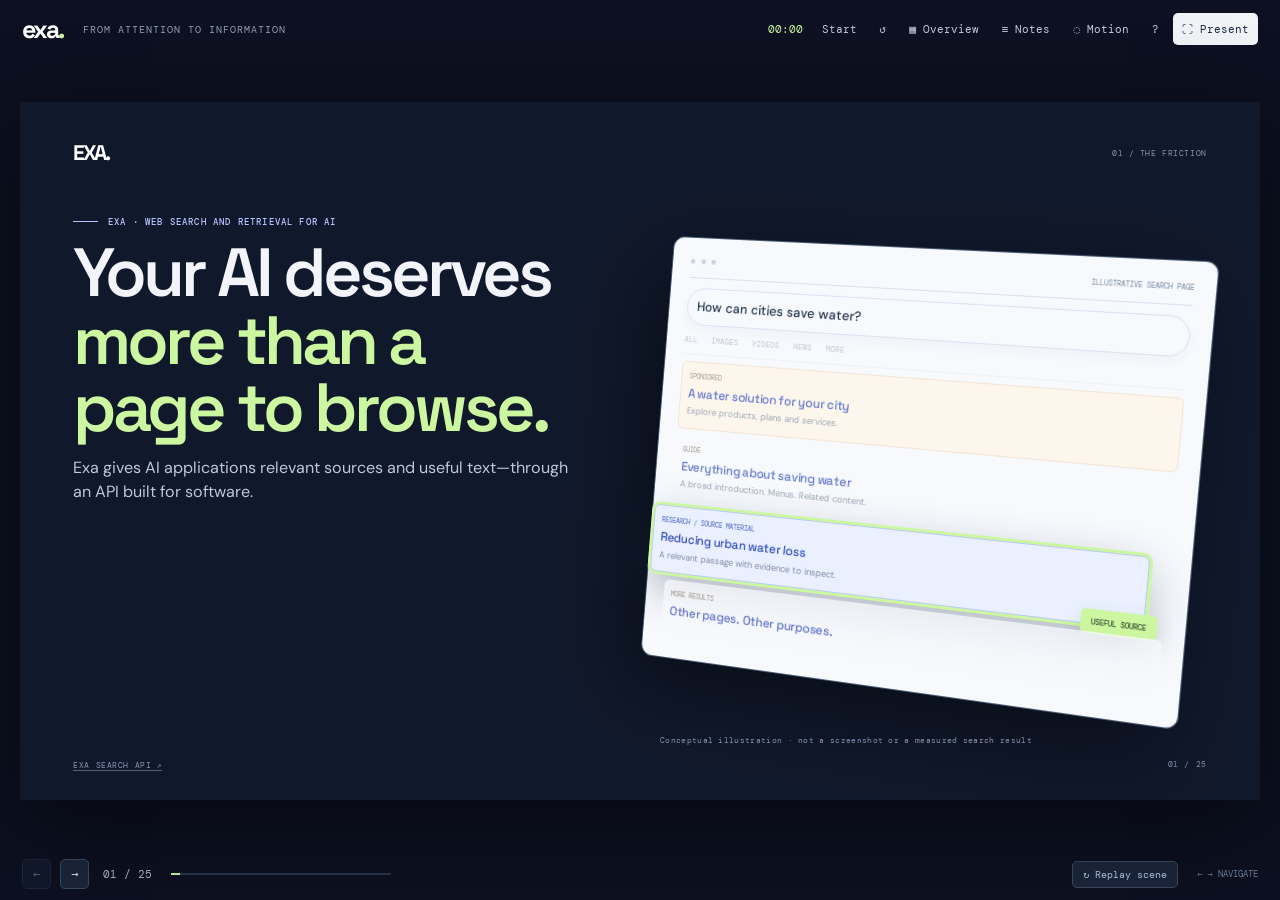
==== index.html @ 2a81c046 "Publish animated Exa presentation" ====
<!doctype html><html lang="en"><head><meta charset="utf-8"><meta name="viewport" content="width=device-width,initial-scale=1"><meta name="theme-color" content="#0b1020"><title>Exa — From attention to information</title><meta name="description" content="A visual story about Exa, search for AI, and the journey from a busy web to useful evidence."><link rel="preconnect" href="https://fonts.googleapis.com"><link rel="preconnect" href="https://fonts.gstatic.com" crossorigin><link href="https://fonts.googleapis.com/css2?family=DM+Mono:wght@400;500&family=DM+Sans:wght@400;500;600;700&family=Space+Grotesk:wght@400;500;600;700&display=swap" rel="stylesheet"><link rel="stylesheet" href="story.css"></head><body><div class="app"><header class="toolbar"><a class="brand" href="#0" aria-label="Presentation home">exa<span>.</span></a><span class="deck-name">From attention to information</span><div class="tools"><span id="timer">00:00</span><button id="timerBtn" title="Start or pause timer">Start</button><button id="timerReset" aria-label="Reset timer">↺</button><button id="overviewBtn" title="Overview (O)">▦ <span>Overview</span></button><button id="notesBtn" aria-pressed="false" title="Speaker notes (N)">≡ <span>Notes</span></button><button id="motionBtn" aria-pressed="false" title="Reduced motion">◌ <span>Motion</span></button><button id="helpBtn" aria-label="Keyboard help">?</button><button id="presentBtn" class="present" title="Fullscreen (F)">⛶ <span>Present</span></button></div></header><main class="stage-wrap"><div id="stage" class="stage" aria-label="Presentation slides"></div></main><footer class="bottom-bar"><button id="prev" aria-label="Previous slide">←</button><button id="next" aria-label="Next slide">→</button><span id="counter"></span><div class="progress-track"><div id="progress"></div></div><button id="replayBtn" title="Replay scene (R)">↻ Replay scene</button><span class="key-hint">← → NAVIGATE</span></footer></div><div id="modal" hidden></div><div id="toast" hidden></div><script src="story.js"></script></body></html>
---- story.css ----
:root{--ink:#17243b;--blue:#425cf5;--mint:#ccf7a0;--paper:#f6f6f2;--muted:#64728a;--line:#d6deeb;--sans:'DM Sans',sans-serif;--display:'Space Grotesk',sans-serif;--mono:'DM Mono',monospace}*{box-sizing:border-box}html,body{margin:0;background:#0c1020;color:var(--ink);font-family:var(--sans)}button,a{font:inherit}button{cursor:pointer}button:focus-visible,a:focus-visible{outline:2px solid #b9d5ff;outline-offset:4px}.app{min-height:100dvh;display:flex;flex-direction:column}.toolbar{height:58px;padding:0 22px;display:flex;gap:20px;align-items:center;color:white}.brand{font:700 25px var(--display);letter-spacing:-2px;color:white;text-decoration:none}.brand span{color:var(--mint)}.deck-name{font:10px var(--mono);color:#929eb9;text-transform:uppercase;letter-spacing:.1em}.tools{margin-left:auto;display:flex;gap:5px;align-items:center}.tools button{background:transparent;border:1px solid transparent;color:#bfcae0;font:11px var(--mono);border-radius:5px;padding:8px}.tools button:hover,.tools button[aria-pressed=true]{background:#25324a;border-color:#445873}.tools .present{background:#f1f3f7;color:#1b2842}.tools #timer{font:11px var(--mono);color:var(--mint);margin-right:5px}.stage-wrap{display:flex;align-items:center;justify-content:center;flex:1;padding:4px 20px 8px}.stage{position:relative;width:min(100%,calc((100dvh - 118px)*16/9));aspect-ratio:16/9;container-type:inline-size;overflow:hidden;box-shadow:0 25px 90px #0007;background:var(--paper)}.slide{position:absolute;inset:0;visibility:hidden;opacity:0;background:var(--paper);transition:opacity .32s}.slide.active{visibility:visible;opacity:1;z-index:1}.slide-inner{height:100%;padding:3% 4.3% 2.2%;display:flex;flex-direction:column;overflow:hidden}.slide-header,.slide-footer{display:flex;justify-content:space-between;gap:15px;font:.65cqw var(--mono);letter-spacing:.07em;text-transform:uppercase;color:#758197;flex-shrink:0}.slide-header{align-items:center}.slide-header .wordmark{font:700 1.7cqw var(--display);letter-spacing:-.12em;color:var(--ink)}.slide-header .wordmark b{color:var(--blue)}.slide-footer a{color:inherit;text-decoration:none;border-bottom:1px solid #b6c1d1;line-height:1.7}.slide-footer .sources{max-width:85%}.content{position:relative;display:flex;flex-direction:column;flex:1;min-height:0;padding:2.2% 0 1.5%;gap:1.4cqw}.copy{position:relative;z-index:4}.eyebrow{font:500 .73cqw var(--mono);letter-spacing:.13em;text-transform:uppercase;color:var(--blue);margin-bottom:.9cqw;display:flex;align-items:center;gap:.8cqw}.eyebrow:before{content:'';width:2cqw;height:1px;background:currentColor}h1,h2,p{margin:0}h1,h2{font:600 4.25cqw/.99 var(--display);letter-spacing:-.058em}h1{font-size:5.8cqw}h1 em,h2 em{font-style:normal;color:var(--blue)}.lede{font-size:1.18cqw;line-height:1.48;color:#607086;max-width:52em;margin-top:1.15cqw}.visual{position:relative;flex:1;min-height:0;isolation:isolate}.caption{position:absolute;bottom:0;left:0;color:#7d8ba1;font:.63cqw/1.5 var(--mono);letter-spacing:.04em;z-index:8}.dark{background:#10182b;color:#f2f4fa}.dark .wordmark,.dark .wordmark b{color:white}.dark .eyebrow{color:#b7c5ff}.dark h1 em,.dark h2 em{color:var(--mint)}.dark .lede{color:#bdc8db}.dark .slide-header,.dark .slide-footer,.dark .caption{color:#8394b3}.dark .slide-footer a{border-color:#52627c}.blue{background:var(--blue);color:white}.blue h1 em,.blue h2 em{color:var(--mint)}.blue .lede{color:#e2e8ff}.blue .eyebrow,.blue .wordmark,.blue .wordmark b{color:var(--mint)}.blue .slide-header,.blue .slide-footer,.blue .caption{color:#d5deff}.layout-hero .copy{width:56%;padding-top:2cqw}.layout-hero h1{font-size:5.5cqw}.layout-hero .lede{max-width:31em;font-size:1.3cqw}.layout-hero .visual{position:absolute;inset:0 0 0 47%;z-index:1}.layout-hero .caption{left:9%;bottom:2%}.layout-split .content{display:grid;grid-template-columns:42% 54%;gap:4%;align-items:center}.layout-split .visual{height:100%;max-height:100%}.layout-split h2{font-size:4.3cqw}.layout-wide .copy{display:grid;grid-template-columns:49% 47%;column-gap:4%;align-items:end}.layout-wide .eyebrow{grid-column:1/-1}.layout-wide .lede{margin:0}.layout-wide h2{font-size:3.6cqw}.layout-statement .copy{text-align:center;max-width:80%;margin:0 auto}.layout-statement .eyebrow{justify-content:center}.layout-statement .lede{margin:1cqw auto 0}.layout-statement h2{font-size:4.5cqw}.layout-metric .content{display:grid;grid-template-columns:46% 48%;gap:6%;align-items:center}.layout-metric .visual{height:100%}.flow-hint{font:.76cqw var(--mono);letter-spacing:.06em;text-transform:uppercase;color:#8694ad}.pill{display:inline-block;border:1px solid #cbd7ea;border-radius:20px;padding:.6cqw .9cqw;font:.75cqw var(--mono);background:#fff9}.dark .pill{border-color:#4e5c78;background:#ffffff08;color:#b9c9e4}.pills{display:flex;flex-wrap:wrap;gap:.6cqw}.fade-up{opacity:1}.active .fade-up{animation:fade-up .7s both;animation-delay:var(--d,.2s)}@keyframes fade-up{from{opacity:0;transform:translateY(20px)}to{opacity:1;transform:none}}
/* Scene 01: an attention-built interface, physically selected */
.search-scene{position:absolute;inset:2% 1% 7%;perspective:1000px}.serp{position:absolute;left:12%;top:4%;width:78%;padding:1.65cqw;border:1px solid #4b5b78;border-radius:12px;background:#f7f9fd;box-shadow:0 30px 70px #0005;transform:rotateY(-8deg) rotateZ(3deg);color:#23334d}.serp.chrome{transform:rotateY(-10deg) rotateZ(-3deg)}.serp-top{display:flex;align-items:center;gap:.5cqw;border-bottom:1px solid #dbe2ee;padding-bottom:.9cqw;margin-bottom:.8cqw}.serp-top i{width:.4cqw;height:.4cqw;border-radius:50%;background:#c8d2e1}.serp-top span{font:.6cqw var(--mono);margin-left:auto;color:#7a8ba3}.search-field{padding:.8cqw;border:1px solid #dbe3f1;border-radius:20px;font:500 1.1cqw var(--sans);box-shadow:0 5px 12px #27416209}.serp-nav{font:.61cqw var(--mono);color:#7d8aa0;padding:.85cqw 0;border-bottom:1px solid #e2e8f2}.search-result{padding:.8cqw .6cqw;border-radius:6px;position:relative;margin:.55cqw 0;background:#f7f9fc}.search-result.sponsored{background:#fff5e7;border:1px solid #f3dec4}.search-result small{font:.58cqw var(--mono);text-transform:uppercase;color:#8c7b64;display:block;margin-bottom:.4cqw}.search-result h3{font:500 1.05cqw var(--display);letter-spacing:-.02em;color:#344fbd;margin:0 0 .35cqw}.search-result p{font:.76cqw/1.45 var(--sans);color:#7f8b9e}.search-result.useful{border:1px solid #bbc9f9;background:#eaf0ff}.search-result.useful small{color:#4563c0}.search-result.useful:after{content:'USEFUL SOURCE';position:absolute;right:0;bottom:0;transform:translate(18%,42%);padding:.6cqw .8cqw;background:var(--mint);color:#2f4929;border-radius:5px;font:500 .6cqw var(--mono);box-shadow:0 8px 20px #2e4a2c22}.scan-beam{position:absolute;left:4%;right:4%;height:3px;background:var(--mint);box-shadow:0 0 15px #c8ff91;top:62%;z-index:6;transform:rotateZ(3deg);opacity:0}.eye-marker{position:absolute;left:0;top:57%;padding:.65cqw;background:var(--mint);color:#274020;border-radius:100%;font:1.4cqw var(--display);z-index:7;opacity:0}.active .scan-scene .serp{animation:serp-arrive 1s both}.active .scan-scene .scan-beam{animation:scan-line 3.7s both}.active .scan-scene .eye-marker{animation:scan-eye 3.7s both}.active .scan-scene .search-result:not(.useful),.active .scan-scene .serp-nav{animation:discard 3.7s both}.active .scan-scene .useful{animation:select-source 3.7s both}.active .scan-scene .useful:after{animation:badge-in 3.7s both}.scan-scene .search-result:not(.useful),.scan-scene .serp-nav{opacity:.28}.scan-scene .useful{transform:translateX(-5px);box-shadow:0 10px 30px #4263ba22}.scan-scene .eye-marker{opacity:1}.hero-search .serp{top:13%;left:4%;width:94%;transform:rotateY(-12deg) rotateZ(5deg);box-shadow:-20px 30px 90px #0007}.hero-search .serp-nav{opacity:.45}.hero-search .search-result{opacity:.75}.hero-search .useful{opacity:1}.hero-search .caption{left:4%}.active .hero-search .serp{animation:hero-page 1.7s cubic-bezier(.18,.8,.2,1) both}.active .hero-search .useful{animation:hero-select 3s both}@keyframes hero-page{from{opacity:0;transform:translateX(30%) rotateY(-25deg) rotateZ(12deg)}to{opacity:1;transform:rotateY(-12deg) rotateZ(5deg)}}@keyframes hero-select{0%,45%{box-shadow:none;transform:none}100%{box-shadow:0 0 0 3px #ccf7a0,0 16px 45px #17284355;transform:translateX(-18px)}}@keyframes serp-arrive{from{opacity:0;transform:translateY(25px) rotateZ(7deg)}to{opacity:1;transform:rotateY(-8deg) rotateZ(3deg)}}@keyframes scan-line{0%,12%{top:18%;opacity:0}20%{opacity:1}52%{top:62%;opacity:1}68%,100%{top:62%;opacity:0}}@keyframes scan-eye{0%,25%{top:15%;opacity:0}55%,100%{top:57%;opacity:1}}@keyframes discard{0%,55%{opacity:1}80%,100%{opacity:.28}}@keyframes select-source{0%,55%{transform:none;box-shadow:none}85%,100%{transform:translateX(-5px);box-shadow:0 10px 30px #4263ba22}}@keyframes badge-in{0%,60%{opacity:0;transform:translate(18%,80%)}85%,100%{opacity:1;transform:translate(18%,42%)}}
/* Scene 02: page content breaks into explicit context pieces */
.processing-scene{position:absolute;inset:3% 0 8%;display:flex;align-items:center}.processing-sheet{width:41%;border:1px solid #48607f;border-radius:9px;background:#192a42;padding:1.5cqw;transform:rotate(-4deg);box-shadow:0 22px 40px #0003}.processing-sheet .sheet-label{font:.66cqw var(--mono);color:#8aa0bf}.text-strip{padding:.6cqw .7cqw;margin:.6cqw 0;border-radius:4px;font:.78cqw var(--mono);border:1px solid #50617d;background:#263a54;color:#aebed3;white-space:nowrap}.text-strip.good{background:#d7f3ac;color:#355028;border-color:#b7d38e}.context-bin{position:absolute;right:0;width:38%;padding:1.5cqw;border:1px solid #647ba6;border-radius:12px;background:#202e49;box-shadow:0 0 50px #5d7cf322}.context-bin strong{font:600 1.7cqw var(--display);color:#edf3ff}.context-bin p{font:.8cqw/1.4 var(--mono);color:#9cb0d0;margin-top:1cqw}.context-tray{height:10cqw;position:relative;border-top:1px solid #4f6283;margin-top:1cqw;display:flex;flex-direction:column;gap:.5cqw;padding-top:1cqw}.context-tray i{height:1.3cqw;background:#5f7193;border-radius:3px;width:var(--w);opacity:.7}.context-tray i.good{background:var(--mint)}.processing-bridge{position:absolute;left:43%;width:16%;height:1px;background:#5e7497}.processing-bridge:after{content:'→';position:absolute;right:0;top:-1cqw;color:#a0b6d8;font:1.5cqw var(--display)}.processing-foot{position:absolute;bottom:0;left:0;right:0;color:#a7b8d1;font:.76cqw var(--mono)}.active .processing-sheet .text-strip{animation:process-text 4.3s both;animation-delay:calc(var(--i)*.12s)}.active .context-tray i{animation:context-build 4.3s both;animation-delay:calc(var(--i)*.1s)}.processing-sheet .text-strip{opacity:.3}.active .context-bin{animation:context-lit 4.3s both}@keyframes process-text{0%,25%{opacity:1;transform:translateX(0)}48%{opacity:1;transform:translateX(38%) translateY(-2px)}67%{opacity:0;transform:translateX(125%)}68%,100%{opacity:.3;transform:translateX(0)}}@keyframes context-build{0%,44%{opacity:0;transform:scaleX(.1);transform-origin:left}72%,100%{opacity:.7;transform:scaleX(1)}}@keyframes context-lit{0%,42%{box-shadow:none}80%,100%{box-shadow:0 0 50px #5d7cf322}}
/* Information fan-out and economic incentive */
.fanout{position:absolute;inset:3% 0 8%;display:grid;grid-template-columns:25% 12% 63%;align-items:center}.request-orb{aspect-ratio:1;border-radius:50%;border:1px solid #60739c;background:radial-gradient(circle at 35% 30%,#3f527e,#1a2843);display:flex;flex-direction:column;align-items:center;justify-content:center;text-align:center;color:white;box-shadow:0 0 50px #5072b625;padding:1cqw}.request-orb strong{font:600 2cqw var(--display);letter-spacing:-.05em}.request-orb small{font:.68cqw var(--mono);color:#9fb0cf;margin-top:.6cqw}.fan-wire{height:60%;border-left:1px solid #62779d;border-top:1px solid #62779d;border-bottom:1px solid #62779d;margin:0 25%;position:relative}.fan-wire:before{content:'';position:absolute;left:-100%;right:100%;top:50%;height:1px;background:#62779d}.fan-cards{display:grid;grid-template-columns:1fr 1fr;gap:1cqw}.fan-card{border:1px solid #415675;background:#1a2b45;border-radius:7px;padding:1.4cqw;color:#bbcae0;font:1cqw var(--display)}.fan-card small{font:.65cqw var(--mono);display:block;color:#6e86aa;margin-top:.65cqw}.active .fan-card{animation:fan-emerge .8s both;animation-delay:calc(.5s + var(--i)*.3s)}@keyframes fan-emerge{from{opacity:0;transform:translate(-70px,0) scale(.65)}to{opacity:1;transform:none}}.incentives{display:grid;grid-template-columns:1fr 1fr;gap:4%;height:100%;align-items:center}.economy{padding:2.8cqw;border-radius:14px;background:#ffffff05;border:1px solid #364b6b;position:relative;min-height:23cqw}.economy.info{background:#193d3d;border-color:#47746a}.economy .who{font:.78cqw var(--mono);letter-spacing:.05em;color:#9eb0ce;text-transform:uppercase}.economy h3{font:600 3.3cqw/.95 var(--display);letter-spacing:-.05em;margin:1.2cqw 0;color:white}.economy.info h3{color:var(--mint)}.economy .pay{font:1.1cqw/1.4 var(--sans);color:#b5c7df;max-width:90%}.economy .channel{height:3px;margin:2.5cqw 0 1.4cqw;background:#2d4669;position:relative;overflow:hidden}.economy .channel:after{content:'';position:absolute;inset:0;background:#a0b7e0;transform:scaleX(1);transform-origin:left}.economy.info .channel:after{background:var(--mint)}.economy .outcome{font:.73cqw var(--mono);color:#92a8c7}.active .economy .channel:after{animation:channel-flow 2.5s .5s both}@keyframes channel-flow{from{transform:scaleX(0)}to{transform:scaleX(1)}}
/* Exa desk / return contract */
.desk{position:absolute;inset:3% 1% 7%;display:flex;align-items:center;justify-content:center;gap:3%}.desk-query{position:absolute;top:0;left:10%;right:10%;padding:1.2cqw 1.6cqw;background:#eaf0ff;border:1px solid #c4d3f7;border-radius:100px;text-align:center;font:500 1.15cqw var(--display)}.exa-orb{width:21%;aspect-ratio:1;border-radius:30%;background:var(--blue);display:grid;place-items:center;font:700 3.9cqw var(--display);letter-spacing:-.1em;color:white;box-shadow:0 20px 60px #425cf536}.desk-source{position:absolute;top:33%;left:4%;width:22%;padding:1.2cqw;background:#fff;border:1px solid #d9e1ec;border-radius:8px;box-shadow:0 10px 25px #24334d10}.desk-source small{font:.65cqw var(--mono);color:#7d8fa9}.desk-source .doc-line{display:block;height:.4cqw;background:#dfe7f1;margin:.7cqw 0}.desk-output{position:absolute;right:1%;top:33%;width:31%;border:1px solid #b2d294;background:#eef9df;border-radius:9px;padding:1.5cqw}.desk-output strong{font:600 1.55cqw var(--display);letter-spacing:-.02em}.desk-output p{font:1cqw/1.5 var(--sans);margin:.6cqw 0}.desk-output code{font:.67cqw var(--mono);color:#57734c}.desk-connector{position:absolute;top:53%;height:1px;width:9%;background:#9aaccc}.desk-connector.left{left:27%}.desk-connector.right{right:32%}.active .desk-query{animation:query-to-desk 3.6s both}.active .desk-output{animation:desk-deliver 3.6s both}.active .desk-source{animation:desk-read 3.6s both}.active .exa-orb{animation:desk-process 3.6s both}@keyframes query-to-desk{0%{opacity:0;transform:translateY(-25px)}20%,100%{opacity:1;transform:none}}@keyframes desk-read{0%,20%{opacity:.2;transform:rotate(-8deg) translateX(-30px)}40%,100%{opacity:1;transform:none}}@keyframes desk-process{0%,25%{box-shadow:none}50%{box-shadow:0 0 0 15px #425cf515,0 20px 60px #425cf555}100%{box-shadow:0 20px 60px #425cf536}}@keyframes desk-deliver{0%,55%{opacity:0;transform:translateX(-35px) scale(.95)}80%,100%{opacity:1;transform:none}}.role-pair{height:100%;display:grid;grid-template-columns:1fr 1fr;gap:3%;align-items:center}.role-card{padding:3cqw;border:1px solid #d7e0ed;border-radius:13px;background:white;position:relative}.role-card.main{background:var(--blue);color:white;border:0}.role-card .role-label{font:.8cqw var(--mono);color:#8ca0c0;text-transform:uppercase}.role-card.main .role-label{color:#bac8ff}.role-card h3{font:600 3.1cqw/.95 var(--display);letter-spacing:-.05em;margin:1.1cqw 0 1.6cqw}.role-card p{font:1.15cqw/1.6 var(--sans);color:#6e7e96}.role-card.main p{color:#dce5ff}
/* Shared map: document cards become a spatial index, query enters */
.map-scene{position:absolute;inset:2% 0 7%;border-radius:15px;background:radial-gradient(ellipse at 58% 50%,#dfe8ff 0%,#f6f6f2 65%);overflow:hidden}.map-scene:before{content:'';position:absolute;inset:0;background-image:radial-gradient(#8da2ca .7px,transparent .7px);background-size:20px 20px;opacity:.28}.map-label{position:absolute;font:.66cqw var(--mono);letter-spacing:.08em;text-transform:uppercase;color:#7184a2}.map-label.top{left:3%;top:5%}.map-label.bottom{left:3%;bottom:5%}.map-region{position:absolute;border:1px dashed #9eb2e5;background:#9eb7ff12;border-radius:50%;width:29%;height:56%;left:51%;top:19%}.map-region.second{width:22%;height:44%;left:16%;top:10%;border-color:#c7b5cf;background:#dcc4e918}.map-dot{position:absolute;left:var(--x);top:var(--y);width:.65cqw;height:.65cqw;background:#6984cd;border-radius:50%;box-shadow:0 0 0 3px #a4b6df14}.map-dot.topic{background:#425cf5;width:.85cqw;height:.85cqw}.map-dot.other{background:#b5a6c2}.active .map-dot{animation:map-assemble 3.4s both;animation-delay:calc(var(--i)*.018s)}@keyframes map-assemble{0%,12%{transform:translate(var(--sx),var(--sy)) scale(2.6);opacity:.15;border-radius:2px}62%,100%{transform:none;opacity:1;border-radius:50%}}.map-tag{position:absolute;font:500 1.05cqw var(--display);padding:.75cqw 1cqw;background:white;border:1px solid #bfceea;border-radius:6px;box-shadow:0 10px 25px #253f6510;z-index:3;max-width:37%;color:#405b87}.map-tag.q{background:var(--blue);color:white;border-color:var(--blue);left:4%;top:51%}.map-tag.related{left:52%;top:32%}.map-tag.related.second{left:44%;top:66%}.map-tag.off{left:14%;top:15%;color:#9c8faa;border-color:#d6c9e0;font-size:.86cqw}.map-wire{position:absolute;left:25%;top:57%;width:37%;height:1px;background:#7e99db;transform:rotate(-13deg);transform-origin:left}.map-query-ring{position:absolute;width:10cqw;height:10cqw;border:2px solid #425cf577;border-radius:50%;left:53%;top:30%;box-shadow:0 0 0 1.2cqw #425cf508}.active .query-map .map-tag.q{animation:map-query 3.8s both}.active .query-map .map-query-ring{animation:map-match 3.8s both}.active .query-map .map-tag.related{animation:map-result 3.8s both}.active .map-tag{animation:map-result 3.4s both}.active .map-wire{animation:wire-grow 2.7s .4s both}@keyframes map-query{0%,30%{opacity:0;transform:translateX(-35px)}55%,100%{opacity:1;transform:none}}@keyframes map-match{0%,45%{opacity:0;transform:scale(.2)}70%,100%{opacity:1;transform:scale(1)}}@keyframes map-result{0%,55%{opacity:0;transform:translateY(10px)}80%,100%{opacity:1;transform:none}}@keyframes wire-grow{from{clip-path:inset(0 100% 0 0)}to{clip-path:inset(0)}}.map-stages{position:absolute;bottom:2%;right:2%;display:flex;gap:.4cqw;z-index:5}.map-stages span{font:.58cqw var(--mono);border:1px solid #d2dceb;background:#f8faff;padding:.45cqw .6cqw;border-radius:4px}.map-stages .on{background:#425cf5;color:white;border-color:#425cf5}.exact-panel{position:absolute;left:5%;top:20%;width:38%;background:#fff;border:1px solid #cfd9e9;border-radius:10px;padding:2cqw}.exact-panel.right{left:auto;right:5%;background:#e8edff;border-color:#a5b5ed}.exact-panel h3{font:600 2cqw var(--display);letter-spacing:-.04em;margin:1cqw 0}.exact-panel small{font:.7cqw var(--mono);color:#7b8fad}.exact-panel p{font:1cqw/1.5 var(--sans);color:#7084a4}.rank-scene{position:absolute;inset:4% 5% 8%}.rank-card{position:absolute;left:8%;right:8%;padding:1.25cqw 1.6cqw;background:white;border:1px solid #cfdbed;border-radius:8px;display:flex;align-items:center;gap:1.5cqw;top:var(--end);box-shadow:0 8px 20px #22385409}.rank-card strong{font:600 1.45cqw var(--display);color:#425cf5}.rank-card p{font:1cqw var(--sans);color:#566e90}.rank-card.good{background:#edf6e3;border-color:#b6d796}.rank-card.dim{opacity:.36}.active .rank-card{animation:rank-order 3.7s both;animation-delay:calc(var(--i)*.08s)}@keyframes rank-order{0%,25%{top:var(--start);transform:rotate(var(--rot));opacity:.65}62%,100%{top:var(--end);transform:none}}
/* The passage physically leaves a page, carrying its source */
.extract-scene{position:absolute;inset:3% 1% 8%;overflow:hidden}.doc-sheet{position:absolute;left:var(--left);top:var(--top);width:32%;height:78%;background:white;border:1px solid #c9d6ea;border-radius:7px;padding:1.2cqw;box-shadow:0 20px 40px #293c6015;transform:rotate(var(--angle));z-index:var(--z)}.doc-sheet .doc-title{font:600 1cqw var(--display);color:#60779e;margin-bottom:1cqw}.doc-sheet i{display:block;height:.35cqw;margin:.75cqw 0;background:#dfe6ef;border-radius:2px;width:var(--w,100%)}.doc-sheet i.hit{background:#c5eca0;height:.7cqw}.extract-destination{position:absolute;right:1%;top:16%;width:35%;height:70%;border:1px dashed #95b27d;border-radius:12px;background:#eff7e3}.extract-destination>span{position:absolute;top:1cqw;left:1.4cqw;color:#789366;font:.67cqw var(--mono)}.lifted-passage{position:absolute;left:var(--fromx);top:var(--fromy);width:27%;padding:1.05cqw;background:#d9f2b6;border:1px solid #b0d783;border-radius:6px;box-shadow:0 10px 20px #3b563b16;z-index:8;transform:translate(var(--tx),var(--ty));opacity:1}.lifted-passage strong{display:block;font:500 .95cqw/1.3 var(--display);color:#3d572e}.lifted-passage small{font:.6cqw var(--mono);color:#69825b;display:block;margin-top:.7cqw;border-top:1px solid #b4cf97;padding-top:.5cqw}.active .lifted-passage{animation:extract-lift 4.5s both;animation-delay:calc(var(--i)*.15s)}.active .doc-sheet{animation:pages-dim 4.5s both}.doc-sheet{opacity:.45}.active .extract-destination{animation:tray-in 4.5s both}@keyframes extract-lift{0%,28%{transform:translate(0,0);opacity:0}38%{opacity:1;transform:translate(0,-8px)}74%,100%{opacity:1;transform:translate(var(--tx),var(--ty))}}@keyframes pages-dim{0%,45%{opacity:1}80%,100%{opacity:.45}}@keyframes tray-in{0%,30%{opacity:0}50%,100%{opacity:1}}.evidence-card{background:white;border:1px solid #cbd8ed;box-shadow:0 20px 60px #30456812;border-radius:12px;padding:2.2cqw;position:absolute;left:11%;right:11%;top:14%;bottom:14%;display:flex;flex-direction:column;justify-content:center}.evidence-card .quote{font:500 2.2cqw/1.25 var(--display);letter-spacing:-.03em;color:#23395a}.evidence-card .source-thread{margin-top:1.8cqw;padding:1cqw 1.2cqw;border-radius:6px;background:#edf4e5;border:1px solid #c5dcb0;color:#607b49;font:.9cqw var(--mono)}.active .source-thread{animation:source-tether 3.5s both}@keyframes source-tether{0%,30%{opacity:0;transform:translateY(22px)}70%,100%{opacity:1;transform:none}}
/* Comparison, controls, outcome */
.comparison{display:grid;grid-template-columns:1fr 1fr 1fr;gap:1.4cqw;height:100%;align-items:center}.comparison article{padding:2cqw 1.9cqw;border-radius:12px;background:#e9edf4;border:1px solid #d2dbe8;min-height:21cqw}.comparison article.exa{background:#425cf5;border-color:#425cf5;color:white}.comparison .product{font:600 1.9cqw/1.1 var(--display);letter-spacing:-.04em}.comparison small{font:.7cqw var(--mono);color:#8391a7;display:block;margin-bottom:1.1cqw}.comparison .exa small{color:#c5d0ff}.comparison .job{font:1.12cqw/1.45 var(--sans);margin:1.4cqw 0;color:#536780}.comparison .exa .job{color:#ecf0ff}.comparison .footer{font:.75cqw/1.6 var(--mono);color:#7a8da8;border-top:1px solid #c9d2e0;padding-top:1.2cqw}.comparison .exa .footer{color:#cbd7ff;border-color:#879af5}.control-scene{position:absolute;inset:4% 3% 8%;display:grid;grid-template-columns:1fr 1fr;gap:2cqw;align-items:center}.control-list{display:grid;gap:.9cqw}.control-row{display:flex;justify-content:space-between;align-items:center;padding:1.1cqw 1.3cqw;border:1px solid #d4deed;border-radius:7px;background:white;font:1cqw var(--sans);color:#7385a0}.control-row strong{font:500 .9cqw var(--mono);color:#4863b8}.control-out{border:1px solid #b8d29b;background:#f0f8e5;border-radius:9px;padding:2cqw}.control-out strong{font:600 2.2cqw/1.1 var(--display);letter-spacing:-.04em}.control-out p{font:1cqw/1.5 var(--sans);color:#718762;margin-top:1.1cqw}.active .control-row{animation:fade-up .65s both;animation-delay:calc(var(--i)*.22s)}.active .control-out{animation:desk-deliver 3.4s both}.metric{position:absolute;inset:10% 0 10%;display:flex;flex-direction:column;justify-content:center}.metric .number{font:600 7.6cqw/.9 var(--display);letter-spacing:-.07em;color:var(--blue)}.dark .metric .number{color:var(--mint)}.metric .label{font:1.12cqw/1.45 var(--sans);color:#6980a4;margin-top:1.3cqw}.dark .metric .label{color:#b6c7e0}.metric .scope{font:.71cqw/1.5 var(--mono);color:#8394af;margin-top:1.4cqw}.token-grid{display:grid;grid-template-columns:repeat(20,1fr);gap:.3cqw;margin:1.4cqw 0;width:100%}.token-grid i{height:1.1cqw;border-radius:2px;background:#bdc9e3;opacity:.14}.token-grid i.keep{background:#70a54a;opacity:1}.active .token-grid i{animation:tokens-remove 4s both;animation-delay:calc(var(--i)*.007s)}.active .token-grid i.keep{animation:none}@keyframes tokens-remove{0%,30%{opacity:1;transform:scale(1)}70%,100%{opacity:.14;transform:scale(.8)}}.demo-scene{position:absolute;inset:4% 3% 8%}.demo-query{padding:1.4cqw 1.6cqw;background:#e6edff;border:1px solid #c1d0f5;border-radius:10px;font:500 1.5cqw/1.3 var(--display);letter-spacing:-.025em}.demo-query small{display:block;font:.68cqw var(--mono);color:#7185b0;margin-bottom:.7cqw}.demo-result{display:flex;align-items:center;gap:1.4cqw;margin-top:1.3cqw;padding:1.5cqw;background:white;border:1px solid #d1dced;border-radius:9px}.profile-avatar{height:4cqw;width:4cqw;border-radius:50%;background:#dce5fa;display:grid;place-items:center;color:#667fae;font:600 1.5cqw var(--display);flex-shrink:0}.demo-result strong{font:600 1.4cqw var(--display)}.demo-result p{font:1cqw/1.5 var(--sans);color:#7588a5;margin-top:.5cqw}.demo-result mark{background:#d7f1b4;padding:0 .2em}.demo-label{font:.65cqw var(--mono);color:#91a0b7;margin-top:.8cqw}.active .demo-result{animation:desk-deliver 3.5s both}.payoff{position:absolute;inset:5% 2% 8%;display:grid;grid-template-columns:1fr .3fr 1fr .3fr 1fr;align-items:center}.payoff .stage-block{padding:1.6cqw 1.3cqw;border-radius:10px;background:#eef2f9;border:1px solid #d4deec;text-align:center;min-height:14cqw;display:flex;flex-direction:column;justify-content:center}.payoff .stage-block.exa{background:#425cf5;color:white;border:0}.payoff .stage-block.answer{background:#eaf6db;border-color:#b7d294}.payoff .stage-block strong{font:600 2cqw/1.1 var(--display);letter-spacing:-.04em}.payoff .stage-block small{font:.76cqw/1.5 var(--mono);color:#7c90af;margin-top:1cqw}.payoff .stage-block.exa small{color:#c7d4ff}.payoff .connector{height:2px;background:#c7d3e8;position:relative;overflow:hidden}.payoff .connector:after{content:'';position:absolute;inset:0;background:#425cf5;transform-origin:left}.active .payoff .connector:after{animation:channel-flow 1.2s 1s both}.active .payoff .connector.second:after{animation-delay:2.3s}.active .payoff .stage-block.model{animation:desk-deliver 2.8s both}.active .payoff .stage-block.answer{animation:desk-deliver 4.7s both}.benefits{display:grid;grid-template-columns:repeat(3,1fr);gap:2cqw;height:100%;align-items:center}.benefit{border-top:2px solid var(--blue);padding:2cqw 0}.benefit b{font:600 3.6cqw var(--display);letter-spacing:-.05em;color:var(--blue)}.benefit p{font:1.2cqw/1.5 var(--sans);color:#6e819e;margin-top:1cqw}.check-grid{display:grid;grid-template-columns:1fr 1fr;gap:1.3cqw;position:absolute;inset:5% 3% 9%}.check{padding:1.7cqw;border-radius:9px;border:1px solid #d2ddeb;background:#fff;display:flex;gap:1cqw;align-items:center}.check i{font:500 1cqw var(--mono);color:#74935c;background:#eaf5db;border-radius:50%;width:2.7cqw;height:2.7cqw;display:grid;place-items:center;font-style:normal;flex-shrink:0}.check h3{font:600 1.4cqw var(--display);margin:0 0 .4cqw}.check p{font:.86cqw/1.4 var(--sans);color:#8291a7}.closing-orbit{position:absolute;inset:8% 5%;display:grid;place-items:center}.closing-orbit:before,.closing-orbit:after{content:'';position:absolute;inset:0;border:1px solid #ffffff44;border-radius:50%}.closing-orbit:after{inset:12%;border-style:dashed}.closing-core{width:53%;aspect-ratio:1;background:var(--mint);border-radius:50%;display:grid;place-items:center;font:700 5cqw var(--display);letter-spacing:-.1em;color:#274122;box-shadow:0 0 80px #ccf7a033}.active .closing-core{animation:closing-reveal 2s both}@keyframes closing-reveal{from{transform:scale(.7);opacity:0;box-shadow:0 0 0 #ccf7a000}to{transform:scale(1);opacity:1;box-shadow:0 0 80px #ccf7a033}}
/* Presenter and responsive */
.bottom-bar{height:52px;padding:0 22px;display:flex;align-items:center;gap:9px;color:#aebbd4}.bottom-bar button{border:1px solid #3b4961;background:#1b263b;color:#d8e1ef;border-radius:5px;padding:6px 10px;font:12px var(--mono)}.bottom-bar button:disabled{opacity:.35;cursor:default}#counter{font:11px var(--mono);margin-left:5px}.progress-track{height:2px;background:#293650;flex:1;max-width:220px;margin:0 10px}#progress{height:100%;background:#c3f49c;transition:width .3s}#replayBtn{margin-left:auto;font-size:10px;color:#b8c9e3}.key-hint{font:9px var(--mono);color:#6d809f;margin-left:10px}.notes-panel{position:absolute;z-index:20;bottom:2%;left:2%;max-width:min(560px,96%);max-height:70%;overflow:auto;padding:22px;background:#fff;border:1px solid #a6b7d3;border-radius:8px;box-shadow:0 15px 55px #0005;font:14px/1.55 var(--sans);color:#243550}.notes-panel h3{font:500 11px var(--mono);color:#6480a7;margin:0 0 10px;text-transform:uppercase}.overlay{position:fixed;inset:0;z-index:100;background:#10182bf9;overflow:auto;padding:30px;color:white}.overlay-head{display:flex;justify-content:space-between;gap:20px;align-items:center}.overlay-head h2{font-size:28px}.overlay-close{background:#263853;border:1px solid #5c769a;border-radius:5px;padding:10px 14px;color:white}.overview-grid{display:grid;grid-template-columns:repeat(4,1fr);gap:14px;margin-top:25px}.overview-card{background:#1c2b44;border:1px solid #384d6e;border-radius:8px;min-height:145px;padding:18px;color:white;text-align:left;display:flex;flex-direction:column;justify-content:space-between;gap:12px}.overview-card.current,.overview-card:hover{border-color:#b7d794;background:#273b58}.overview-card small{font:9px var(--mono);color:#93a8c8}.overview-card strong{font:600 18px/1.1 var(--display);letter-spacing:-.03em}.help-body{max-width:600px;margin:50px auto;font:16px/1.9 var(--sans);color:#bbcce5}.help-body kbd{padding:3px 7px;border:1px solid #536e92;border-radius:4px;font:12px var(--mono)}.toast{position:fixed;bottom:70px;left:50%;transform:translateX(-50%);background:#263c5c;border:1px solid #5877a0;padding:12px 17px;border-radius:6px;color:white;font:12px var(--mono);z-index:200}
@media(max-width:900px){.deck-name{display:none}.key-hint{display:none}.toolbar{padding:0 14px}.tools button span{display:none}}
@media(max-width:700px) and (orientation:portrait){.toolbar{height:52px;gap:10px}.tools{gap:2px}.tools button{padding:7px 6px;font-size:10px}.tools #timer{font-size:10px}.brand{font-size:23px}.stage-wrap{padding:3px 8px;align-items:flex-start}.stage{width:100%;aspect-ratio:auto;height:800px}.slide-inner{padding:22px 20px 18px}.slide-header,.slide-footer{font-size:8px;letter-spacing:.03em}.slide-header .wordmark{font-size:22px}.slide-header>span{max-width:68%;text-align:right}.content,.layout-split .content,.layout-metric .content{display:flex;flex-direction:column;align-items:stretch;gap:22px;padding:28px 0 18px}.layout-hero .copy{width:100%;padding-top:0}.layout-hero .visual{position:relative;inset:auto;flex:1;min-height:330px}.layout-hero h1,h1{font-size:40px}.layout-hero .lede,.lede{font-size:15px;line-height:1.45;margin-top:14px;max-width:100%}.eyebrow{font-size:9px;gap:8px;margin-bottom:12px}.eyebrow:before{width:20px}h2,.layout-split h2{font-size:36px}.visual{min-height:300px;flex:1;height:auto}.layout-wide .copy{display:block}.layout-wide h2{font-size:32px}.layout-wide .lede{margin-top:12px;font-size:13px}.layout-statement .copy{max-width:100%}.layout-statement h2{font-size:34px}.layout-statement .lede{font-size:14px;margin-top:12px}.caption{font-size:8px;line-height:1.45}.pill{font-size:10px;padding:8px 11px}.pills{gap:7px}.bottom-bar{padding:0 10px;gap:5px;height:50px}.bottom-bar button{padding:6px 8px}#counter{font-size:10px}.progress-track{margin:0 4px;max-width:110px}#replayBtn{font-size:9px;padding:7px}.overview-grid{grid-template-columns:1fr 1fr}.overview-card{padding:12px;min-height:125px}.overview-card strong{font-size:16px}.overlay{padding:22px}.notes-panel{font-size:13px}.slide-footer .sources{max-width:80%;line-height:1.8}.search-scene{inset:0 0 5%}.serp,.hero-search .serp{padding:16px;left:9%;top:3%;width:82%;border-radius:10px}.hero-search .serp{left:6%;width:88%;transform:rotateZ(3deg)}.serp-top{gap:4px;padding-bottom:8px;margin-bottom:8px}.serp-top i{width:4px;height:4px}.serp-top span{font-size:6px}.search-field{padding:9px;font-size:12px}.serp-nav{font-size:7px;padding:9px 0}.search-result{padding:9px 6px;margin:5px 0}.search-result small{font-size:7px;margin-bottom:5px}.search-result h3{font-size:12px;margin-bottom:4px}.search-result p{font-size:9px;line-height:1.4}.search-result.useful:after{font-size:6px;padding:6px}.eye-marker{font-size:17px;padding:6px}.scan-beam{height:2px}.processing-sheet{width:45%;padding:12px}.processing-sheet .sheet-label{font-size:8px}.text-strip{font-size:8px;padding:7px 5px;margin:7px 0}.context-bin{width:40%;padding:12px}.context-bin strong{font-size:18px}.context-bin p{font-size:8px;margin-top:11px}.context-tray{height:120px;margin-top:10px;padding-top:10px;gap:6px}.context-tray i{height:13px}.processing-bridge{left:46%;width:13%}.processing-bridge:after{font-size:18px;top:-10px}.processing-foot{font-size:8px}.fanout{grid-template-columns:25% 10% 65%}.request-orb{padding:9px}.request-orb strong{font-size:18px}.request-orb small{font-size:6px;margin-top:6px}.fan-cards{gap:8px}.fan-card{font-size:12px;padding:11px 9px}.fan-card small{font-size:7px;margin-top:7px}.incentives{gap:12px;grid-template-columns:1fr;align-content:center}.economy{min-height:0;padding:20px}.economy .who{font-size:8px}.economy h3{font-size:29px;margin:9px 0}.economy .pay{font-size:12px;max-width:100%}.economy .channel{margin:14px 0 10px}.economy .outcome{font-size:8px}.desk-query{padding:12px 15px;font-size:12px;left:0;right:0}.exa-orb{width:24%;font-size:38px;border-radius:24%}.desk-source{left:0;width:25%;padding:11px;top:35%}.desk-source small{font-size:6px}.desk-source .doc-line{height:4px;margin:8px 0}.desk-output{right:0;width:34%;top:33%;padding:12px}.desk-output strong{font-size:16px}.desk-output p{font-size:10px;margin:6px 0}.desk-output code{font-size:6px;overflow-wrap:anywhere}.desk-connector.left{left:25%;width:10%}.desk-connector.right{right:34%;width:6%}.role-pair{gap:13px}.role-card{padding:20px 15px}.role-card .role-label{font-size:8px}.role-card h3{font-size:27px;margin:12px 0 16px}.role-card p{font-size:12px;line-height:1.7}.map-label{font-size:7px}.map-dot{width:6px;height:6px}.map-dot.topic{width:8px;height:8px}.map-tag{font-size:11px;padding:8px;max-width:44%}.map-tag.off{font-size:9px}.map-tag.q{left:2%;top:52%;max-width:50%}.map-tag.related{left:52%;top:28%}.map-tag.related.second{left:43%;top:72%}.map-query-ring{width:100px;height:100px;left:55%;top:24%}.map-stages{gap:3px;right:0;bottom:0;flex-wrap:wrap;max-width:100%}.map-stages span{font-size:6px;padding:5px}.exact-panel{left:0;top:10%;width:47%;padding:17px}.exact-panel.right{right:0}.exact-panel h3{font-size:23px;margin:13px 0}.exact-panel small{font-size:8px}.exact-panel p{font-size:11px;line-height:1.6}.rank-card{left:0;right:0;padding:15px;gap:15px}.rank-card strong{font-size:18px}.rank-card p{font-size:12px}.doc-sheet{width:38%;padding:12px;height:75%}.doc-sheet .doc-title{font-size:9px;margin-bottom:15px}.doc-sheet i{height:4px;margin:9px 0}.doc-sheet i.hit{height:7px}.extract-destination{width:39%;right:0}.extract-destination>span{font-size:6px;top:10px;left:10px}.lifted-passage{padding:10px;width:30%}.lifted-passage strong{font-size:9px;line-height:1.4}.lifted-passage small{font-size:6px;margin-top:8px;padding-top:6px;overflow-wrap:anywhere}.evidence-card{left:2%;right:2%;top:10%;bottom:10%;padding:25px}.evidence-card .quote{font-size:24px}.evidence-card .source-thread{font-size:10px;margin-top:25px;padding:14px}.comparison{grid-template-columns:1fr;gap:10px;align-content:center}.comparison article{padding:16px 18px;min-height:0;display:grid;grid-template-columns:38% 58%;gap:4%;align-items:center}.comparison .product{font-size:21px}.comparison small{font-size:7px;margin-bottom:6px}.comparison .job{font-size:12px;margin:0}.comparison .footer{font-size:8px;padding-top:8px;margin-top:10px;grid-column:1/-1}.control-scene{grid-template-columns:1fr;gap:15px;align-content:center}.control-list{gap:8px}.control-row{padding:10px 14px;font-size:12px}.control-row strong{font-size:10px}.control-out{padding:18px}.control-out strong{font-size:24px}.control-out p{font-size:12px;margin-top:10px}.metric{inset:0 0 10%}.metric .number{font-size:clamp(60px,20cqw,100px)}.metric .label{font-size:16px;margin-top:15px}.metric .scope{font-size:9px;margin-top:17px}.token-grid{gap:3px;margin:22px 0}.token-grid i{height:13px}.demo-query{padding:17px;font-size:18px}.demo-query small{font-size:8px;margin-bottom:9px}.demo-result{padding:17px;gap:12px;margin-top:18px}.profile-avatar{width:44px;height:44px;font-size:18px}.demo-result strong{font-size:17px}.demo-result p{font-size:12px;margin-top:8px}.demo-label{font-size:8px;margin-top:12px}.payoff{inset:0 1% 6%;grid-template-columns:1fr;grid-template-rows:1fr 15px 1fr 15px 1fr}.payoff .stage-block{min-height:0;padding:14px;flex-direction:row;align-items:center;gap:18px;text-align:left;justify-content:flex-start}.payoff .stage-block strong{font-size:23px;min-width:30%}.payoff .stage-block small{font-size:10px;margin:0}.payoff .connector{height:15px;width:2px;margin:auto}.payoff .connector:after{transform-origin:top}.benefits{grid-template-columns:1fr;gap:20px;align-content:center}.benefit{padding:15px 0;display:flex;gap:20px;align-items:center}.benefit b{font-size:36px;min-width:35%}.benefit p{font-size:14px;margin:0}.check-grid{gap:12px;inset:2% 0 8%}.check{padding:15px;gap:9px;flex-direction:column;align-items:flex-start;justify-content:center}.check i{font-size:12px;width:32px;height:32px}.check h3{font-size:18px;margin:0 0 6px}.check p{font-size:11px}.closing-core{font-size:60px}.closing-orbit{inset:0 12%}.flow-hint{font-size:9px}.layout-hero.blue .visual{min-height:250px}.layout-hero.blue .copy{width:100%}}
@media(max-width:360px) and (orientation:portrait){.stage{height:850px}.slide-inner{padding:20px 16px 16px}h1,.layout-hero h1{font-size:35px}h2,.layout-split h2{font-size:32px}.layout-wide h2{font-size:29px}.lede,.layout-hero .lede{font-size:13px}.content{gap:18px}.tools button{padding:7px 4px}.toolbar{padding:0 10px;gap:8px}.bottom-bar{flex-wrap:wrap;height:auto;min-height:48px;padding:6px 10px}.progress-track{display:none}#replayBtn{margin-left:auto}.search-result h3{font-size:11px}.search-result p{font-size:8px}.serp-nav{font-size:6px}.search-field{font-size:11px}.metric .number{font-size:62px}.comparison .product{font-size:18px}.comparison .job{font-size:11px}}
@media(prefers-reduced-motion:reduce){*,*:before,*:after{animation:none!important;transition:none!important;scroll-behavior:auto!important}}body.reduce-motion *,body.reduce-motion *:before,body.reduce-motion *:after{animation:none!important;transition:none!important}.reduce-motion .hero-search .useful{box-shadow:0 0 0 2px #ccf7a0}.reduce-motion .context-tray i{opacity:.7}

@media(max-width:700px) and (orientation:portrait){.lifted-passage strong{overflow-wrap:anywhere}.payoff .stage-block strong{font-size:20px;min-width:30%;overflow-wrap:anywhere}}
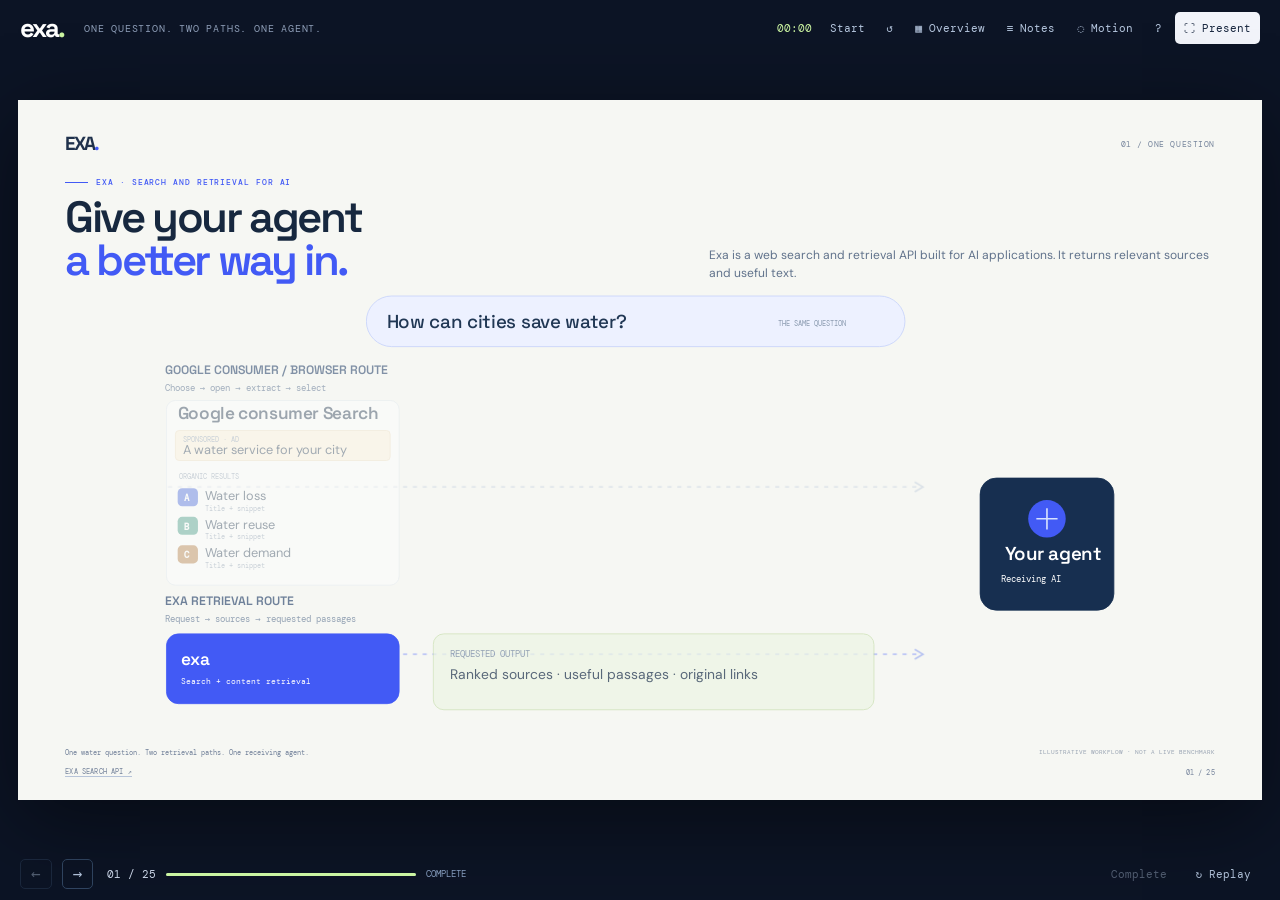
==== commit d4180af5: "Build persistent two-path presentation with synchronized scene timelines" ====
--- a/index.html
+++ b/index.html
@@ -1 +1 @@
-<!doctype html><html lang="en"><head><meta charset="utf-8"><meta name="viewport" content="width=device-width,initial-scale=1"><meta name="theme-color" content="#0b1020"><title>Exa — From attention to information</title><meta name="description" content="A visual story about Exa, search for AI, and the journey from a busy web to useful evidence."><link rel="preconnect" href="https://fonts.googleapis.com"><link rel="preconnect" href="https://fonts.gstatic.com" crossorigin><link href="https://fonts.googleapis.com/css2?family=DM+Mono:wght@400;500&family=DM+Sans:wght@400;500;600;700&family=Space+Grotesk:wght@400;500;600;700&display=swap" rel="stylesheet"><link rel="stylesheet" href="story.css"></head><body><div class="app"><header class="toolbar"><a class="brand" href="#0" aria-label="Presentation home">exa<span>.</span></a><span class="deck-name">From attention to information</span><div class="tools"><span id="timer">00:00</span><button id="timerBtn" title="Start or pause timer">Start</button><button id="timerReset" aria-label="Reset timer">↺</button><button id="overviewBtn" title="Overview (O)">▦ <span>Overview</span></button><button id="notesBtn" aria-pressed="false" title="Speaker notes (N)">≡ <span>Notes</span></button><button id="motionBtn" aria-pressed="false" title="Reduced motion">◌ <span>Motion</span></button><button id="helpBtn" aria-label="Keyboard help">?</button><button id="presentBtn" class="present" title="Fullscreen (F)">⛶ <span>Present</span></button></div></header><main class="stage-wrap"><div id="stage" class="stage" aria-label="Presentation slides"></div></main><footer class="bottom-bar"><button id="prev" aria-label="Previous slide">←</button><button id="next" aria-label="Next slide">→</button><span id="counter"></span><div class="progress-track"><div id="progress"></div></div><button id="replayBtn" title="Replay scene (R)">↻ Replay scene</button><span class="key-hint">← → NAVIGATE</span></footer></div><div id="modal" hidden></div><div id="toast" hidden></div><script src="story.js"></script></body></html>
+<!doctype html><html lang="en"><head><meta charset="utf-8"><meta name="viewport" content="width=device-width,initial-scale=1"><meta name="theme-color" content="#0d1427"><title>Exa — One question. Two paths.</title><meta name="description" content="A continuous visual comparison of consumer search and Exa retrieval for AI agents."><link rel="preconnect" href="https://fonts.googleapis.com"><link rel="preconnect" href="https://fonts.gstatic.com" crossorigin><link href="https://fonts.googleapis.com/css2?family=DM+Mono:wght@400;500&family=DM+Sans:wght@400;500;600;700&family=Space+Grotesk:wght@400;500;600;700&display=swap" rel="stylesheet"><link rel="stylesheet" href="story.css"></head><body><div class="app"><header class="toolbar"><a class="brand" href="#0" aria-label="Presentation home">exa<span>.</span></a><span class="deck-name">One question. Two paths. One agent.</span><div class="tools"><span id="timer">00:00</span><button id="timerBtn">Start</button><button id="timerReset" aria-label="Reset timer">↺</button><button id="overviewBtn" title="Overview (O)">▦ <span>Overview</span></button><button id="notesBtn" aria-pressed="false" title="Speaker notes (N)">≡ <span>Notes</span></button><button id="motionBtn" aria-pressed="false" title="Reduced motion">◌ <span>Motion</span></button><button id="helpBtn" aria-label="Keyboard help">?</button><button id="presentBtn" class="present" title="Fullscreen (F)">⛶ <span>Present</span></button></div></header><main class="stage-wrap"><div id="stage" class="stage"><div class="slide-header"><span class="wordmark">EXA<span>.</span></span><span id="chapter"></span></div><section id="copy" class="copy" aria-live="polite"><div id="eyebrow" class="eyebrow"></div><h1 id="title"></h1><p id="lede"></p></section><div id="workbench" class="workbench" role="img" aria-label="One persistent workbench comparing a consumer browsing route with an Exa retrieval route, using the same three illustrative sources."></div><div class="caption"><span id="caption"></span><span class="illustration">ILLUSTRATIVE WORKFLOW · NOT A LIVE BENCHMARK</span></div><footer class="slide-footer"><span id="sources"></span><span id="slideCount"></span></footer></div></main><footer class="bottom-bar"><button id="prev" aria-label="Previous slide">←</button><button id="next" aria-label="Next slide">→</button><span id="counter"></span><div class="scene-meter"><i id="sceneProgress"></i></div><span id="phase">Orient</span><button id="scenePause" title="Pause or resume animation (P)">Ⅱ Pause</button><button id="replayBtn" title="Replay scene (R)">↻ Replay</button></footer></div><div id="modal" hidden></div><div id="toast" hidden></div><script src="story.js"></script></body></html>
--- a/story.css
+++ b/story.css
@@ -1,23 +1,11 @@
-:root{--ink:#17243b;--blue:#425cf5;--mint:#ccf7a0;--paper:#f6f6f2;--muted:#64728a;--line:#d6deeb;--sans:'DM Sans',sans-serif;--display:'Space Grotesk',sans-serif;--mono:'DM Mono',monospace}*{box-sizing:border-box}html,body{margin:0;background:#0c1020;color:var(--ink);font-family:var(--sans)}button,a{font:inherit}button{cursor:pointer}button:focus-visible,a:focus-visible{outline:2px solid #b9d5ff;outline-offset:4px}.app{min-height:100dvh;display:flex;flex-direction:column}.toolbar{height:58px;padding:0 22px;display:flex;gap:20px;align-items:center;color:white}.brand{font:700 25px var(--display);letter-spacing:-2px;color:white;text-decoration:none}.brand span{color:var(--mint)}.deck-name{font:10px var(--mono);color:#929eb9;text-transform:uppercase;letter-spacing:.1em}.tools{margin-left:auto;display:flex;gap:5px;align-items:center}.tools button{background:transparent;border:1px solid transparent;color:#bfcae0;font:11px var(--mono);border-radius:5px;padding:8px}.tools button:hover,.tools button[aria-pressed=true]{background:#25324a;border-color:#445873}.tools .present{background:#f1f3f7;color:#1b2842}.tools #timer{font:11px var(--mono);color:var(--mint);margin-right:5px}.stage-wrap{display:flex;align-items:center;justify-content:center;flex:1;padding:4px 20px 8px}.stage{position:relative;width:min(100%,calc((100dvh - 118px)*16/9));aspect-ratio:16/9;container-type:inline-size;overflow:hidden;box-shadow:0 25px 90px #0007;background:var(--paper)}.slide{position:absolute;inset:0;visibility:hidden;opacity:0;background:var(--paper);transition:opacity .32s}.slide.active{visibility:visible;opacity:1;z-index:1}.slide-inner{height:100%;padding:3% 4.3% 2.2%;display:flex;flex-direction:column;overflow:hidden}.slide-header,.slide-footer{display:flex;justify-content:space-between;gap:15px;font:.65cqw var(--mono);letter-spacing:.07em;text-transform:uppercase;color:#758197;flex-shrink:0}.slide-header{align-items:center}.slide-header .wordmark{font:700 1.7cqw var(--display);letter-spacing:-.12em;color:var(--ink)}.slide-header .wordmark b{color:var(--blue)}.slide-footer a{color:inherit;text-decoration:none;border-bottom:1px solid #b6c1d1;line-height:1.7}.slide-footer .sources{max-width:85%}.content{position:relative;display:flex;flex-direction:column;flex:1;min-height:0;padding:2.2% 0 1.5%;gap:1.4cqw}.copy{position:relative;z-index:4}.eyebrow{font:500 .73cqw var(--mono);letter-spacing:.13em;text-transform:uppercase;color:var(--blue);margin-bottom:.9cqw;display:flex;align-items:center;gap:.8cqw}.eyebrow:before{content:'';width:2cqw;height:1px;background:currentColor}h1,h2,p{margin:0}h1,h2{font:600 4.25cqw/.99 var(--display);letter-spacing:-.058em}h1{font-size:5.8cqw}h1 em,h2 em{font-style:normal;color:var(--blue)}.lede{font-size:1.18cqw;line-height:1.48;color:#607086;max-width:52em;margin-top:1.15cqw}.visual{position:relative;flex:1;min-height:0;isolation:isolate}.caption{position:absolute;bottom:0;left:0;color:#7d8ba1;font:.63cqw/1.5 var(--mono);letter-spacing:.04em;z-index:8}.dark{background:#10182b;color:#f2f4fa}.dark .wordmark,.dark .wordmark b{color:white}.dark .eyebrow{color:#b7c5ff}.dark h1 em,.dark h2 em{color:var(--mint)}.dark .lede{color:#bdc8db}.dark .slide-header,.dark .slide-footer,.dark .caption{color:#8394b3}.dark .slide-footer a{border-color:#52627c}.blue{background:var(--blue);color:white}.blue h1 em,.blue h2 em{color:var(--mint)}.blue .lede{color:#e2e8ff}.blue .eyebrow,.blue .wordmark,.blue .wordmark b{color:var(--mint)}.blue .slide-header,.blue .slide-footer,.blue .caption{color:#d5deff}.layout-hero .copy{width:56%;padding-top:2cqw}.layout-hero h1{font-size:5.5cqw}.layout-hero .lede{max-width:31em;font-size:1.3cqw}.layout-hero .visual{position:absolute;inset:0 0 0 47%;z-index:1}.layout-hero .caption{left:9%;bottom:2%}.layout-split .content{display:grid;grid-template-columns:42% 54%;gap:4%;align-items:center}.layout-split .visual{height:100%;max-height:100%}.layout-split h2{font-size:4.3cqw}.layout-wide .copy{display:grid;grid-template-columns:49% 47%;column-gap:4%;align-items:end}.layout-wide .eyebrow{grid-column:1/-1}.layout-wide .lede{margin:0}.layout-wide h2{font-size:3.6cqw}.layout-statement .copy{text-align:center;max-width:80%;margin:0 auto}.layout-statement .eyebrow{justify-content:center}.layout-statement .lede{margin:1cqw auto 0}.layout-statement h2{font-size:4.5cqw}.layout-metric .content{display:grid;grid-template-columns:46% 48%;gap:6%;align-items:center}.layout-metric .visual{height:100%}.flow-hint{font:.76cqw var(--mono);letter-spacing:.06em;text-transform:uppercase;color:#8694ad}.pill{display:inline-block;border:1px solid #cbd7ea;border-radius:20px;padding:.6cqw .9cqw;font:.75cqw var(--mono);background:#fff9}.dark .pill{border-color:#4e5c78;background:#ffffff08;color:#b9c9e4}.pills{display:flex;flex-wrap:wrap;gap:.6cqw}.fade-up{opacity:1}.active .fade-up{animation:fade-up .7s both;animation-delay:var(--d,.2s)}@keyframes fade-up{from{opacity:0;transform:translateY(20px)}to{opacity:1;transform:none}}
-/* Scene 01: an attention-built interface, physically selected */
-.search-scene{position:absolute;inset:2% 1% 7%;perspective:1000px}.serp{position:absolute;left:12%;top:4%;width:78%;padding:1.65cqw;border:1px solid #4b5b78;border-radius:12px;background:#f7f9fd;box-shadow:0 30px 70px #0005;transform:rotateY(-8deg) rotateZ(3deg);color:#23334d}.serp.chrome{transform:rotateY(-10deg) rotateZ(-3deg)}.serp-top{display:flex;align-items:center;gap:.5cqw;border-bottom:1px solid #dbe2ee;padding-bottom:.9cqw;margin-bottom:.8cqw}.serp-top i{width:.4cqw;height:.4cqw;border-radius:50%;background:#c8d2e1}.serp-top span{font:.6cqw var(--mono);margin-left:auto;color:#7a8ba3}.search-field{padding:.8cqw;border:1px solid #dbe3f1;border-radius:20px;font:500 1.1cqw var(--sans);box-shadow:0 5px 12px #27416209}.serp-nav{font:.61cqw var(--mono);color:#7d8aa0;padding:.85cqw 0;border-bottom:1px solid #e2e8f2}.search-result{padding:.8cqw .6cqw;border-radius:6px;position:relative;margin:.55cqw 0;background:#f7f9fc}.search-result.sponsored{background:#fff5e7;border:1px solid #f3dec4}.search-result small{font:.58cqw var(--mono);text-transform:uppercase;color:#8c7b64;display:block;margin-bottom:.4cqw}.search-result h3{font:500 1.05cqw var(--display);letter-spacing:-.02em;color:#344fbd;margin:0 0 .35cqw}.search-result p{font:.76cqw/1.45 var(--sans);color:#7f8b9e}.search-result.useful{border:1px solid #bbc9f9;background:#eaf0ff}.search-result.useful small{color:#4563c0}.search-result.useful:after{content:'USEFUL SOURCE';position:absolute;right:0;bottom:0;transform:translate(18%,42%);padding:.6cqw .8cqw;background:var(--mint);color:#2f4929;border-radius:5px;font:500 .6cqw var(--mono);box-shadow:0 8px 20px #2e4a2c22}.scan-beam{position:absolute;left:4%;right:4%;height:3px;background:var(--mint);box-shadow:0 0 15px #c8ff91;top:62%;z-index:6;transform:rotateZ(3deg);opacity:0}.eye-marker{position:absolute;left:0;top:57%;padding:.65cqw;background:var(--mint);color:#274020;border-radius:100%;font:1.4cqw var(--display);z-index:7;opacity:0}.active .scan-scene .serp{animation:serp-arrive 1s both}.active .scan-scene .scan-beam{animation:scan-line 3.7s both}.active .scan-scene .eye-marker{animation:scan-eye 3.7s both}.active .scan-scene .search-result:not(.useful),.active .scan-scene .serp-nav{animation:discard 3.7s both}.active .scan-scene .useful{animation:select-source 3.7s both}.active .scan-scene .useful:after{animation:badge-in 3.7s both}.scan-scene .search-result:not(.useful),.scan-scene .serp-nav{opacity:.28}.scan-scene .useful{transform:translateX(-5px);box-shadow:0 10px 30px #4263ba22}.scan-scene .eye-marker{opacity:1}.hero-search .serp{top:13%;left:4%;width:94%;transform:rotateY(-12deg) rotateZ(5deg);box-shadow:-20px 30px 90px #0007}.hero-search .serp-nav{opacity:.45}.hero-search .search-result{opacity:.75}.hero-search .useful{opacity:1}.hero-search .caption{left:4%}.active .hero-search .serp{animation:hero-page 1.7s cubic-bezier(.18,.8,.2,1) both}.active .hero-search .useful{animation:hero-select 3s both}@keyframes hero-page{from{opacity:0;transform:translateX(30%) rotateY(-25deg) rotateZ(12deg)}to{opacity:1;transform:rotateY(-12deg) rotateZ(5deg)}}@keyframes hero-select{0%,45%{box-shadow:none;transform:none}100%{box-shadow:0 0 0 3px #ccf7a0,0 16px 45px #17284355;transform:translateX(-18px)}}@keyframes serp-arrive{from{opacity:0;transform:translateY(25px) rotateZ(7deg)}to{opacity:1;transform:rotateY(-8deg) rotateZ(3deg)}}@keyframes scan-line{0%,12%{top:18%;opacity:0}20%{opacity:1}52%{top:62%;opacity:1}68%,100%{top:62%;opacity:0}}@keyframes scan-eye{0%,25%{top:15%;opacity:0}55%,100%{top:57%;opacity:1}}@keyframes discard{0%,55%{opacity:1}80%,100%{opacity:.28}}@keyframes select-source{0%,55%{transform:none;box-shadow:none}85%,100%{transform:translateX(-5px);box-shadow:0 10px 30px #4263ba22}}@keyframes badge-in{0%,60%{opacity:0;transform:translate(18%,80%)}85%,100%{opacity:1;transform:translate(18%,42%)}}
-/* Scene 02: page content breaks into explicit context pieces */
-.processing-scene{position:absolute;inset:3% 0 8%;display:flex;align-items:center}.processing-sheet{width:41%;border:1px solid #48607f;border-radius:9px;background:#192a42;padding:1.5cqw;transform:rotate(-4deg);box-shadow:0 22px 40px #0003}.processing-sheet .sheet-label{font:.66cqw var(--mono);color:#8aa0bf}.text-strip{padding:.6cqw .7cqw;margin:.6cqw 0;border-radius:4px;font:.78cqw var(--mono);border:1px solid #50617d;background:#263a54;color:#aebed3;white-space:nowrap}.text-strip.good{background:#d7f3ac;color:#355028;border-color:#b7d38e}.context-bin{position:absolute;right:0;width:38%;padding:1.5cqw;border:1px solid #647ba6;border-radius:12px;background:#202e49;box-shadow:0 0 50px #5d7cf322}.context-bin strong{font:600 1.7cqw var(--display);color:#edf3ff}.context-bin p{font:.8cqw/1.4 var(--mono);color:#9cb0d0;margin-top:1cqw}.context-tray{height:10cqw;position:relative;border-top:1px solid #4f6283;margin-top:1cqw;display:flex;flex-direction:column;gap:.5cqw;padding-top:1cqw}.context-tray i{height:1.3cqw;background:#5f7193;border-radius:3px;width:var(--w);opacity:.7}.context-tray i.good{background:var(--mint)}.processing-bridge{position:absolute;left:43%;width:16%;height:1px;background:#5e7497}.processing-bridge:after{content:'→';position:absolute;right:0;top:-1cqw;color:#a0b6d8;font:1.5cqw var(--display)}.processing-foot{position:absolute;bottom:0;left:0;right:0;color:#a7b8d1;font:.76cqw var(--mono)}.active .processing-sheet .text-strip{animation:process-text 4.3s both;animation-delay:calc(var(--i)*.12s)}.active .context-tray i{animation:context-build 4.3s both;animation-delay:calc(var(--i)*.1s)}.processing-sheet .text-strip{opacity:.3}.active .context-bin{animation:context-lit 4.3s both}@keyframes process-text{0%,25%{opacity:1;transform:translateX(0)}48%{opacity:1;transform:translateX(38%) translateY(-2px)}67%{opacity:0;transform:translateX(125%)}68%,100%{opacity:.3;transform:translateX(0)}}@keyframes context-build{0%,44%{opacity:0;transform:scaleX(.1);transform-origin:left}72%,100%{opacity:.7;transform:scaleX(1)}}@keyframes context-lit{0%,42%{box-shadow:none}80%,100%{box-shadow:0 0 50px #5d7cf322}}
-/* Information fan-out and economic incentive */
-.fanout{position:absolute;inset:3% 0 8%;display:grid;grid-template-columns:25% 12% 63%;align-items:center}.request-orb{aspect-ratio:1;border-radius:50%;border:1px solid #60739c;background:radial-gradient(circle at 35% 30%,#3f527e,#1a2843);display:flex;flex-direction:column;align-items:center;justify-content:center;text-align:center;color:white;box-shadow:0 0 50px #5072b625;padding:1cqw}.request-orb strong{font:600 2cqw var(--display);letter-spacing:-.05em}.request-orb small{font:.68cqw var(--mono);color:#9fb0cf;margin-top:.6cqw}.fan-wire{height:60%;border-left:1px solid #62779d;border-top:1px solid #62779d;border-bottom:1px solid #62779d;margin:0 25%;position:relative}.fan-wire:before{content:'';position:absolute;left:-100%;right:100%;top:50%;height:1px;background:#62779d}.fan-cards{display:grid;grid-template-columns:1fr 1fr;gap:1cqw}.fan-card{border:1px solid #415675;background:#1a2b45;border-radius:7px;padding:1.4cqw;color:#bbcae0;font:1cqw var(--display)}.fan-card small{font:.65cqw var(--mono);display:block;color:#6e86aa;margin-top:.65cqw}.active .fan-card{animation:fan-emerge .8s both;animation-delay:calc(.5s + var(--i)*.3s)}@keyframes fan-emerge{from{opacity:0;transform:translate(-70px,0) scale(.65)}to{opacity:1;transform:none}}.incentives{display:grid;grid-template-columns:1fr 1fr;gap:4%;height:100%;align-items:center}.economy{padding:2.8cqw;border-radius:14px;background:#ffffff05;border:1px solid #364b6b;position:relative;min-height:23cqw}.economy.info{background:#193d3d;border-color:#47746a}.economy .who{font:.78cqw var(--mono);letter-spacing:.05em;color:#9eb0ce;text-transform:uppercase}.economy h3{font:600 3.3cqw/.95 var(--display);letter-spacing:-.05em;margin:1.2cqw 0;color:white}.economy.info h3{color:var(--mint)}.economy .pay{font:1.1cqw/1.4 var(--sans);color:#b5c7df;max-width:90%}.economy .channel{height:3px;margin:2.5cqw 0 1.4cqw;background:#2d4669;position:relative;overflow:hidden}.economy .channel:after{content:'';position:absolute;inset:0;background:#a0b7e0;transform:scaleX(1);transform-origin:left}.economy.info .channel:after{background:var(--mint)}.economy .outcome{font:.73cqw var(--mono);color:#92a8c7}.active .economy .channel:after{animation:channel-flow 2.5s .5s both}@keyframes channel-flow{from{transform:scaleX(0)}to{transform:scaleX(1)}}
-/* Exa desk / return contract */
-.desk{position:absolute;inset:3% 1% 7%;display:flex;align-items:center;justify-content:center;gap:3%}.desk-query{position:absolute;top:0;left:10%;right:10%;padding:1.2cqw 1.6cqw;background:#eaf0ff;border:1px solid #c4d3f7;border-radius:100px;text-align:center;font:500 1.15cqw var(--display)}.exa-orb{width:21%;aspect-ratio:1;border-radius:30%;background:var(--blue);display:grid;place-items:center;font:700 3.9cqw var(--display);letter-spacing:-.1em;color:white;box-shadow:0 20px 60px #425cf536}.desk-source{position:absolute;top:33%;left:4%;width:22%;padding:1.2cqw;background:#fff;border:1px solid #d9e1ec;border-radius:8px;box-shadow:0 10px 25px #24334d10}.desk-source small{font:.65cqw var(--mono);color:#7d8fa9}.desk-source .doc-line{display:block;height:.4cqw;background:#dfe7f1;margin:.7cqw 0}.desk-output{position:absolute;right:1%;top:33%;width:31%;border:1px solid #b2d294;background:#eef9df;border-radius:9px;padding:1.5cqw}.desk-output strong{font:600 1.55cqw var(--display);letter-spacing:-.02em}.desk-output p{font:1cqw/1.5 var(--sans);margin:.6cqw 0}.desk-output code{font:.67cqw var(--mono);color:#57734c}.desk-connector{position:absolute;top:53%;height:1px;width:9%;background:#9aaccc}.desk-connector.left{left:27%}.desk-connector.right{right:32%}.active .desk-query{animation:query-to-desk 3.6s both}.active .desk-output{animation:desk-deliver 3.6s both}.active .desk-source{animation:desk-read 3.6s both}.active .exa-orb{animation:desk-process 3.6s both}@keyframes query-to-desk{0%{opacity:0;transform:translateY(-25px)}20%,100%{opacity:1;transform:none}}@keyframes desk-read{0%,20%{opacity:.2;transform:rotate(-8deg) translateX(-30px)}40%,100%{opacity:1;transform:none}}@keyframes desk-process{0%,25%{box-shadow:none}50%{box-shadow:0 0 0 15px #425cf515,0 20px 60px #425cf555}100%{box-shadow:0 20px 60px #425cf536}}@keyframes desk-deliver{0%,55%{opacity:0;transform:translateX(-35px) scale(.95)}80%,100%{opacity:1;transform:none}}.role-pair{height:100%;display:grid;grid-template-columns:1fr 1fr;gap:3%;align-items:center}.role-card{padding:3cqw;border:1px solid #d7e0ed;border-radius:13px;background:white;position:relative}.role-card.main{background:var(--blue);color:white;border:0}.role-card .role-label{font:.8cqw var(--mono);color:#8ca0c0;text-transform:uppercase}.role-card.main .role-label{color:#bac8ff}.role-card h3{font:600 3.1cqw/.95 var(--display);letter-spacing:-.05em;margin:1.1cqw 0 1.6cqw}.role-card p{font:1.15cqw/1.6 var(--sans);color:#6e7e96}.role-card.main p{color:#dce5ff}
-/* Shared map: document cards become a spatial index, query enters */
-.map-scene{position:absolute;inset:2% 0 7%;border-radius:15px;background:radial-gradient(ellipse at 58% 50%,#dfe8ff 0%,#f6f6f2 65%);overflow:hidden}.map-scene:before{content:'';position:absolute;inset:0;background-image:radial-gradient(#8da2ca .7px,transparent .7px);background-size:20px 20px;opacity:.28}.map-label{position:absolute;font:.66cqw var(--mono);letter-spacing:.08em;text-transform:uppercase;color:#7184a2}.map-label.top{left:3%;top:5%}.map-label.bottom{left:3%;bottom:5%}.map-region{position:absolute;border:1px dashed #9eb2e5;background:#9eb7ff12;border-radius:50%;width:29%;height:56%;left:51%;top:19%}.map-region.second{width:22%;height:44%;left:16%;top:10%;border-color:#c7b5cf;background:#dcc4e918}.map-dot{position:absolute;left:var(--x);top:var(--y);width:.65cqw;height:.65cqw;background:#6984cd;border-radius:50%;box-shadow:0 0 0 3px #a4b6df14}.map-dot.topic{background:#425cf5;width:.85cqw;height:.85cqw}.map-dot.other{background:#b5a6c2}.active .map-dot{animation:map-assemble 3.4s both;animation-delay:calc(var(--i)*.018s)}@keyframes map-assemble{0%,12%{transform:translate(var(--sx),var(--sy)) scale(2.6);opacity:.15;border-radius:2px}62%,100%{transform:none;opacity:1;border-radius:50%}}.map-tag{position:absolute;font:500 1.05cqw var(--display);padding:.75cqw 1cqw;background:white;border:1px solid #bfceea;border-radius:6px;box-shadow:0 10px 25px #253f6510;z-index:3;max-width:37%;color:#405b87}.map-tag.q{background:var(--blue);color:white;border-color:var(--blue);left:4%;top:51%}.map-tag.related{left:52%;top:32%}.map-tag.related.second{left:44%;top:66%}.map-tag.off{left:14%;top:15%;color:#9c8faa;border-color:#d6c9e0;font-size:.86cqw}.map-wire{position:absolute;left:25%;top:57%;width:37%;height:1px;background:#7e99db;transform:rotate(-13deg);transform-origin:left}.map-query-ring{position:absolute;width:10cqw;height:10cqw;border:2px solid #425cf577;border-radius:50%;left:53%;top:30%;box-shadow:0 0 0 1.2cqw #425cf508}.active .query-map .map-tag.q{animation:map-query 3.8s both}.active .query-map .map-query-ring{animation:map-match 3.8s both}.active .query-map .map-tag.related{animation:map-result 3.8s both}.active .map-tag{animation:map-result 3.4s both}.active .map-wire{animation:wire-grow 2.7s .4s both}@keyframes map-query{0%,30%{opacity:0;transform:translateX(-35px)}55%,100%{opacity:1;transform:none}}@keyframes map-match{0%,45%{opacity:0;transform:scale(.2)}70%,100%{opacity:1;transform:scale(1)}}@keyframes map-result{0%,55%{opacity:0;transform:translateY(10px)}80%,100%{opacity:1;transform:none}}@keyframes wire-grow{from{clip-path:inset(0 100% 0 0)}to{clip-path:inset(0)}}.map-stages{position:absolute;bottom:2%;right:2%;display:flex;gap:.4cqw;z-index:5}.map-stages span{font:.58cqw var(--mono);border:1px solid #d2dceb;background:#f8faff;padding:.45cqw .6cqw;border-radius:4px}.map-stages .on{background:#425cf5;color:white;border-color:#425cf5}.exact-panel{position:absolute;left:5%;top:20%;width:38%;background:#fff;border:1px solid #cfd9e9;border-radius:10px;padding:2cqw}.exact-panel.right{left:auto;right:5%;background:#e8edff;border-color:#a5b5ed}.exact-panel h3{font:600 2cqw var(--display);letter-spacing:-.04em;margin:1cqw 0}.exact-panel small{font:.7cqw var(--mono);color:#7b8fad}.exact-panel p{font:1cqw/1.5 var(--sans);color:#7084a4}.rank-scene{position:absolute;inset:4% 5% 8%}.rank-card{position:absolute;left:8%;right:8%;padding:1.25cqw 1.6cqw;background:white;border:1px solid #cfdbed;border-radius:8px;display:flex;align-items:center;gap:1.5cqw;top:var(--end);box-shadow:0 8px 20px #22385409}.rank-card strong{font:600 1.45cqw var(--display);color:#425cf5}.rank-card p{font:1cqw var(--sans);color:#566e90}.rank-card.good{background:#edf6e3;border-color:#b6d796}.rank-card.dim{opacity:.36}.active .rank-card{animation:rank-order 3.7s both;animation-delay:calc(var(--i)*.08s)}@keyframes rank-order{0%,25%{top:var(--start);transform:rotate(var(--rot));opacity:.65}62%,100%{top:var(--end);transform:none}}
-/* The passage physically leaves a page, carrying its source */
-.extract-scene{position:absolute;inset:3% 1% 8%;overflow:hidden}.doc-sheet{position:absolute;left:var(--left);top:var(--top);width:32%;height:78%;background:white;border:1px solid #c9d6ea;border-radius:7px;padding:1.2cqw;box-shadow:0 20px 40px #293c6015;transform:rotate(var(--angle));z-index:var(--z)}.doc-sheet .doc-title{font:600 1cqw var(--display);color:#60779e;margin-bottom:1cqw}.doc-sheet i{display:block;height:.35cqw;margin:.75cqw 0;background:#dfe6ef;border-radius:2px;width:var(--w,100%)}.doc-sheet i.hit{background:#c5eca0;height:.7cqw}.extract-destination{position:absolute;right:1%;top:16%;width:35%;height:70%;border:1px dashed #95b27d;border-radius:12px;background:#eff7e3}.extract-destination>span{position:absolute;top:1cqw;left:1.4cqw;color:#789366;font:.67cqw var(--mono)}.lifted-passage{position:absolute;left:var(--fromx);top:var(--fromy);width:27%;padding:1.05cqw;background:#d9f2b6;border:1px solid #b0d783;border-radius:6px;box-shadow:0 10px 20px #3b563b16;z-index:8;transform:translate(var(--tx),var(--ty));opacity:1}.lifted-passage strong{display:block;font:500 .95cqw/1.3 var(--display);color:#3d572e}.lifted-passage small{font:.6cqw var(--mono);color:#69825b;display:block;margin-top:.7cqw;border-top:1px solid #b4cf97;padding-top:.5cqw}.active .lifted-passage{animation:extract-lift 4.5s both;animation-delay:calc(var(--i)*.15s)}.active .doc-sheet{animation:pages-dim 4.5s both}.doc-sheet{opacity:.45}.active .extract-destination{animation:tray-in 4.5s both}@keyframes extract-lift{0%,28%{transform:translate(0,0);opacity:0}38%{opacity:1;transform:translate(0,-8px)}74%,100%{opacity:1;transform:translate(var(--tx),var(--ty))}}@keyframes pages-dim{0%,45%{opacity:1}80%,100%{opacity:.45}}@keyframes tray-in{0%,30%{opacity:0}50%,100%{opacity:1}}.evidence-card{background:white;border:1px solid #cbd8ed;box-shadow:0 20px 60px #30456812;border-radius:12px;padding:2.2cqw;position:absolute;left:11%;right:11%;top:14%;bottom:14%;display:flex;flex-direction:column;justify-content:center}.evidence-card .quote{font:500 2.2cqw/1.25 var(--display);letter-spacing:-.03em;color:#23395a}.evidence-card .source-thread{margin-top:1.8cqw;padding:1cqw 1.2cqw;border-radius:6px;background:#edf4e5;border:1px solid #c5dcb0;color:#607b49;font:.9cqw var(--mono)}.active .source-thread{animation:source-tether 3.5s both}@keyframes source-tether{0%,30%{opacity:0;transform:translateY(22px)}70%,100%{opacity:1;transform:none}}
-/* Comparison, controls, outcome */
-.comparison{display:grid;grid-template-columns:1fr 1fr 1fr;gap:1.4cqw;height:100%;align-items:center}.comparison article{padding:2cqw 1.9cqw;border-radius:12px;background:#e9edf4;border:1px solid #d2dbe8;min-height:21cqw}.comparison article.exa{background:#425cf5;border-color:#425cf5;color:white}.comparison .product{font:600 1.9cqw/1.1 var(--display);letter-spacing:-.04em}.comparison small{font:.7cqw var(--mono);color:#8391a7;display:block;margin-bottom:1.1cqw}.comparison .exa small{color:#c5d0ff}.comparison .job{font:1.12cqw/1.45 var(--sans);margin:1.4cqw 0;color:#536780}.comparison .exa .job{color:#ecf0ff}.comparison .footer{font:.75cqw/1.6 var(--mono);color:#7a8da8;border-top:1px solid #c9d2e0;padding-top:1.2cqw}.comparison .exa .footer{color:#cbd7ff;border-color:#879af5}.control-scene{position:absolute;inset:4% 3% 8%;display:grid;grid-template-columns:1fr 1fr;gap:2cqw;align-items:center}.control-list{display:grid;gap:.9cqw}.control-row{display:flex;justify-content:space-between;align-items:center;padding:1.1cqw 1.3cqw;border:1px solid #d4deed;border-radius:7px;background:white;font:1cqw var(--sans);color:#7385a0}.control-row strong{font:500 .9cqw var(--mono);color:#4863b8}.control-out{border:1px solid #b8d29b;background:#f0f8e5;border-radius:9px;padding:2cqw}.control-out strong{font:600 2.2cqw/1.1 var(--display);letter-spacing:-.04em}.control-out p{font:1cqw/1.5 var(--sans);color:#718762;margin-top:1.1cqw}.active .control-row{animation:fade-up .65s both;animation-delay:calc(var(--i)*.22s)}.active .control-out{animation:desk-deliver 3.4s both}.metric{position:absolute;inset:10% 0 10%;display:flex;flex-direction:column;justify-content:center}.metric .number{font:600 7.6cqw/.9 var(--display);letter-spacing:-.07em;color:var(--blue)}.dark .metric .number{color:var(--mint)}.metric .label{font:1.12cqw/1.45 var(--sans);color:#6980a4;margin-top:1.3cqw}.dark .metric .label{color:#b6c7e0}.metric .scope{font:.71cqw/1.5 var(--mono);color:#8394af;margin-top:1.4cqw}.token-grid{display:grid;grid-template-columns:repeat(20,1fr);gap:.3cqw;margin:1.4cqw 0;width:100%}.token-grid i{height:1.1cqw;border-radius:2px;background:#bdc9e3;opacity:.14}.token-grid i.keep{background:#70a54a;opacity:1}.active .token-grid i{animation:tokens-remove 4s both;animation-delay:calc(var(--i)*.007s)}.active .token-grid i.keep{animation:none}@keyframes tokens-remove{0%,30%{opacity:1;transform:scale(1)}70%,100%{opacity:.14;transform:scale(.8)}}.demo-scene{position:absolute;inset:4% 3% 8%}.demo-query{padding:1.4cqw 1.6cqw;background:#e6edff;border:1px solid #c1d0f5;border-radius:10px;font:500 1.5cqw/1.3 var(--display);letter-spacing:-.025em}.demo-query small{display:block;font:.68cqw var(--mono);color:#7185b0;margin-bottom:.7cqw}.demo-result{display:flex;align-items:center;gap:1.4cqw;margin-top:1.3cqw;padding:1.5cqw;background:white;border:1px solid #d1dced;border-radius:9px}.profile-avatar{height:4cqw;width:4cqw;border-radius:50%;background:#dce5fa;display:grid;place-items:center;color:#667fae;font:600 1.5cqw var(--display);flex-shrink:0}.demo-result strong{font:600 1.4cqw var(--display)}.demo-result p{font:1cqw/1.5 var(--sans);color:#7588a5;margin-top:.5cqw}.demo-result mark{background:#d7f1b4;padding:0 .2em}.demo-label{font:.65cqw var(--mono);color:#91a0b7;margin-top:.8cqw}.active .demo-result{animation:desk-deliver 3.5s both}.payoff{position:absolute;inset:5% 2% 8%;display:grid;grid-template-columns:1fr .3fr 1fr .3fr 1fr;align-items:center}.payoff .stage-block{padding:1.6cqw 1.3cqw;border-radius:10px;background:#eef2f9;border:1px solid #d4deec;text-align:center;min-height:14cqw;display:flex;flex-direction:column;justify-content:center}.payoff .stage-block.exa{background:#425cf5;color:white;border:0}.payoff .stage-block.answer{background:#eaf6db;border-color:#b7d294}.payoff .stage-block strong{font:600 2cqw/1.1 var(--display);letter-spacing:-.04em}.payoff .stage-block small{font:.76cqw/1.5 var(--mono);color:#7c90af;margin-top:1cqw}.payoff .stage-block.exa small{color:#c7d4ff}.payoff .connector{height:2px;background:#c7d3e8;position:relative;overflow:hidden}.payoff .connector:after{content:'';position:absolute;inset:0;background:#425cf5;transform-origin:left}.active .payoff .connector:after{animation:channel-flow 1.2s 1s both}.active .payoff .connector.second:after{animation-delay:2.3s}.active .payoff .stage-block.model{animation:desk-deliver 2.8s both}.active .payoff .stage-block.answer{animation:desk-deliver 4.7s both}.benefits{display:grid;grid-template-columns:repeat(3,1fr);gap:2cqw;height:100%;align-items:center}.benefit{border-top:2px solid var(--blue);padding:2cqw 0}.benefit b{font:600 3.6cqw var(--display);letter-spacing:-.05em;color:var(--blue)}.benefit p{font:1.2cqw/1.5 var(--sans);color:#6e819e;margin-top:1cqw}.check-grid{display:grid;grid-template-columns:1fr 1fr;gap:1.3cqw;position:absolute;inset:5% 3% 9%}.check{padding:1.7cqw;border-radius:9px;border:1px solid #d2ddeb;background:#fff;display:flex;gap:1cqw;align-items:center}.check i{font:500 1cqw var(--mono);color:#74935c;background:#eaf5db;border-radius:50%;width:2.7cqw;height:2.7cqw;display:grid;place-items:center;font-style:normal;flex-shrink:0}.check h3{font:600 1.4cqw var(--display);margin:0 0 .4cqw}.check p{font:.86cqw/1.4 var(--sans);color:#8291a7}.closing-orbit{position:absolute;inset:8% 5%;display:grid;place-items:center}.closing-orbit:before,.closing-orbit:after{content:'';position:absolute;inset:0;border:1px solid #ffffff44;border-radius:50%}.closing-orbit:after{inset:12%;border-style:dashed}.closing-core{width:53%;aspect-ratio:1;background:var(--mint);border-radius:50%;display:grid;place-items:center;font:700 5cqw var(--display);letter-spacing:-.1em;color:#274122;box-shadow:0 0 80px #ccf7a033}.active .closing-core{animation:closing-reveal 2s both}@keyframes closing-reveal{from{transform:scale(.7);opacity:0;box-shadow:0 0 0 #ccf7a000}to{transform:scale(1);opacity:1;box-shadow:0 0 80px #ccf7a033}}
-/* Presenter and responsive */
-.bottom-bar{height:52px;padding:0 22px;display:flex;align-items:center;gap:9px;color:#aebbd4}.bottom-bar button{border:1px solid #3b4961;background:#1b263b;color:#d8e1ef;border-radius:5px;padding:6px 10px;font:12px var(--mono)}.bottom-bar button:disabled{opacity:.35;cursor:default}#counter{font:11px var(--mono);margin-left:5px}.progress-track{height:2px;background:#293650;flex:1;max-width:220px;margin:0 10px}#progress{height:100%;background:#c3f49c;transition:width .3s}#replayBtn{margin-left:auto;font-size:10px;color:#b8c9e3}.key-hint{font:9px var(--mono);color:#6d809f;margin-left:10px}.notes-panel{position:absolute;z-index:20;bottom:2%;left:2%;max-width:min(560px,96%);max-height:70%;overflow:auto;padding:22px;background:#fff;border:1px solid #a6b7d3;border-radius:8px;box-shadow:0 15px 55px #0005;font:14px/1.55 var(--sans);color:#243550}.notes-panel h3{font:500 11px var(--mono);color:#6480a7;margin:0 0 10px;text-transform:uppercase}.overlay{position:fixed;inset:0;z-index:100;background:#10182bf9;overflow:auto;padding:30px;color:white}.overlay-head{display:flex;justify-content:space-between;gap:20px;align-items:center}.overlay-head h2{font-size:28px}.overlay-close{background:#263853;border:1px solid #5c769a;border-radius:5px;padding:10px 14px;color:white}.overview-grid{display:grid;grid-template-columns:repeat(4,1fr);gap:14px;margin-top:25px}.overview-card{background:#1c2b44;border:1px solid #384d6e;border-radius:8px;min-height:145px;padding:18px;color:white;text-align:left;display:flex;flex-direction:column;justify-content:space-between;gap:12px}.overview-card.current,.overview-card:hover{border-color:#b7d794;background:#273b58}.overview-card small{font:9px var(--mono);color:#93a8c8}.overview-card strong{font:600 18px/1.1 var(--display);letter-spacing:-.03em}.help-body{max-width:600px;margin:50px auto;font:16px/1.9 var(--sans);color:#bbcce5}.help-body kbd{padding:3px 7px;border:1px solid #536e92;border-radius:4px;font:12px var(--mono)}.toast{position:fixed;bottom:70px;left:50%;transform:translateX(-50%);background:#263c5c;border:1px solid #5877a0;padding:12px 17px;border-radius:6px;color:white;font:12px var(--mono);z-index:200}
-@media(max-width:900px){.deck-name{display:none}.key-hint{display:none}.toolbar{padding:0 14px}.tools button span{display:none}}
-@media(max-width:700px) and (orientation:portrait){.toolbar{height:52px;gap:10px}.tools{gap:2px}.tools button{padding:7px 6px;font-size:10px}.tools #timer{font-size:10px}.brand{font-size:23px}.stage-wrap{padding:3px 8px;align-items:flex-start}.stage{width:100%;aspect-ratio:auto;height:800px}.slide-inner{padding:22px 20px 18px}.slide-header,.slide-footer{font-size:8px;letter-spacing:.03em}.slide-header .wordmark{font-size:22px}.slide-header>span{max-width:68%;text-align:right}.content,.layout-split .content,.layout-metric .content{display:flex;flex-direction:column;align-items:stretch;gap:22px;padding:28px 0 18px}.layout-hero .copy{width:100%;padding-top:0}.layout-hero .visual{position:relative;inset:auto;flex:1;min-height:330px}.layout-hero h1,h1{font-size:40px}.layout-hero .lede,.lede{font-size:15px;line-height:1.45;margin-top:14px;max-width:100%}.eyebrow{font-size:9px;gap:8px;margin-bottom:12px}.eyebrow:before{width:20px}h2,.layout-split h2{font-size:36px}.visual{min-height:300px;flex:1;height:auto}.layout-wide .copy{display:block}.layout-wide h2{font-size:32px}.layout-wide .lede{margin-top:12px;font-size:13px}.layout-statement .copy{max-width:100%}.layout-statement h2{font-size:34px}.layout-statement .lede{font-size:14px;margin-top:12px}.caption{font-size:8px;line-height:1.45}.pill{font-size:10px;padding:8px 11px}.pills{gap:7px}.bottom-bar{padding:0 10px;gap:5px;height:50px}.bottom-bar button{padding:6px 8px}#counter{font-size:10px}.progress-track{margin:0 4px;max-width:110px}#replayBtn{font-size:9px;padding:7px}.overview-grid{grid-template-columns:1fr 1fr}.overview-card{padding:12px;min-height:125px}.overview-card strong{font-size:16px}.overlay{padding:22px}.notes-panel{font-size:13px}.slide-footer .sources{max-width:80%;line-height:1.8}.search-scene{inset:0 0 5%}.serp,.hero-search .serp{padding:16px;left:9%;top:3%;width:82%;border-radius:10px}.hero-search .serp{left:6%;width:88%;transform:rotateZ(3deg)}.serp-top{gap:4px;padding-bottom:8px;margin-bottom:8px}.serp-top i{width:4px;height:4px}.serp-top span{font-size:6px}.search-field{padding:9px;font-size:12px}.serp-nav{font-size:7px;padding:9px 0}.search-result{padding:9px 6px;margin:5px 0}.search-result small{font-size:7px;margin-bottom:5px}.search-result h3{font-size:12px;margin-bottom:4px}.search-result p{font-size:9px;line-height:1.4}.search-result.useful:after{font-size:6px;padding:6px}.eye-marker{font-size:17px;padding:6px}.scan-beam{height:2px}.processing-sheet{width:45%;padding:12px}.processing-sheet .sheet-label{font-size:8px}.text-strip{font-size:8px;padding:7px 5px;margin:7px 0}.context-bin{width:40%;padding:12px}.context-bin strong{font-size:18px}.context-bin p{font-size:8px;margin-top:11px}.context-tray{height:120px;margin-top:10px;padding-top:10px;gap:6px}.context-tray i{height:13px}.processing-bridge{left:46%;width:13%}.processing-bridge:after{font-size:18px;top:-10px}.processing-foot{font-size:8px}.fanout{grid-template-columns:25% 10% 65%}.request-orb{padding:9px}.request-orb strong{font-size:18px}.request-orb small{font-size:6px;margin-top:6px}.fan-cards{gap:8px}.fan-card{font-size:12px;padding:11px 9px}.fan-card small{font-size:7px;margin-top:7px}.incentives{gap:12px;grid-template-columns:1fr;align-content:center}.economy{min-height:0;padding:20px}.economy .who{font-size:8px}.economy h3{font-size:29px;margin:9px 0}.economy .pay{font-size:12px;max-width:100%}.economy .channel{margin:14px 0 10px}.economy .outcome{font-size:8px}.desk-query{padding:12px 15px;font-size:12px;left:0;right:0}.exa-orb{width:24%;font-size:38px;border-radius:24%}.desk-source{left:0;width:25%;padding:11px;top:35%}.desk-source small{font-size:6px}.desk-source .doc-line{height:4px;margin:8px 0}.desk-output{right:0;width:34%;top:33%;padding:12px}.desk-output strong{font-size:16px}.desk-output p{font-size:10px;margin:6px 0}.desk-output code{font-size:6px;overflow-wrap:anywhere}.desk-connector.left{left:25%;width:10%}.desk-connector.right{right:34%;width:6%}.role-pair{gap:13px}.role-card{padding:20px 15px}.role-card .role-label{font-size:8px}.role-card h3{font-size:27px;margin:12px 0 16px}.role-card p{font-size:12px;line-height:1.7}.map-label{font-size:7px}.map-dot{width:6px;height:6px}.map-dot.topic{width:8px;height:8px}.map-tag{font-size:11px;padding:8px;max-width:44%}.map-tag.off{font-size:9px}.map-tag.q{left:2%;top:52%;max-width:50%}.map-tag.related{left:52%;top:28%}.map-tag.related.second{left:43%;top:72%}.map-query-ring{width:100px;height:100px;left:55%;top:24%}.map-stages{gap:3px;right:0;bottom:0;flex-wrap:wrap;max-width:100%}.map-stages span{font-size:6px;padding:5px}.exact-panel{left:0;top:10%;width:47%;padding:17px}.exact-panel.right{right:0}.exact-panel h3{font-size:23px;margin:13px 0}.exact-panel small{font-size:8px}.exact-panel p{font-size:11px;line-height:1.6}.rank-card{left:0;right:0;padding:15px;gap:15px}.rank-card strong{font-size:18px}.rank-card p{font-size:12px}.doc-sheet{width:38%;padding:12px;height:75%}.doc-sheet .doc-title{font-size:9px;margin-bottom:15px}.doc-sheet i{height:4px;margin:9px 0}.doc-sheet i.hit{height:7px}.extract-destination{width:39%;right:0}.extract-destination>span{font-size:6px;top:10px;left:10px}.lifted-passage{padding:10px;width:30%}.lifted-passage strong{font-size:9px;line-height:1.4}.lifted-passage small{font-size:6px;margin-top:8px;padding-top:6px;overflow-wrap:anywhere}.evidence-card{left:2%;right:2%;top:10%;bottom:10%;padding:25px}.evidence-card .quote{font-size:24px}.evidence-card .source-thread{font-size:10px;margin-top:25px;padding:14px}.comparison{grid-template-columns:1fr;gap:10px;align-content:center}.comparison article{padding:16px 18px;min-height:0;display:grid;grid-template-columns:38% 58%;gap:4%;align-items:center}.comparison .product{font-size:21px}.comparison small{font-size:7px;margin-bottom:6px}.comparison .job{font-size:12px;margin:0}.comparison .footer{font-size:8px;padding-top:8px;margin-top:10px;grid-column:1/-1}.control-scene{grid-template-columns:1fr;gap:15px;align-content:center}.control-list{gap:8px}.control-row{padding:10px 14px;font-size:12px}.control-row strong{font-size:10px}.control-out{padding:18px}.control-out strong{font-size:24px}.control-out p{font-size:12px;margin-top:10px}.metric{inset:0 0 10%}.metric .number{font-size:clamp(60px,20cqw,100px)}.metric .label{font-size:16px;margin-top:15px}.metric .scope{font-size:9px;margin-top:17px}.token-grid{gap:3px;margin:22px 0}.token-grid i{height:13px}.demo-query{padding:17px;font-size:18px}.demo-query small{font-size:8px;margin-bottom:9px}.demo-result{padding:17px;gap:12px;margin-top:18px}.profile-avatar{width:44px;height:44px;font-size:18px}.demo-result strong{font-size:17px}.demo-result p{font-size:12px;margin-top:8px}.demo-label{font-size:8px;margin-top:12px}.payoff{inset:0 1% 6%;grid-template-columns:1fr;grid-template-rows:1fr 15px 1fr 15px 1fr}.payoff .stage-block{min-height:0;padding:14px;flex-direction:row;align-items:center;gap:18px;text-align:left;justify-content:flex-start}.payoff .stage-block strong{font-size:23px;min-width:30%}.payoff .stage-block small{font-size:10px;margin:0}.payoff .connector{height:15px;width:2px;margin:auto}.payoff .connector:after{transform-origin:top}.benefits{grid-template-columns:1fr;gap:20px;align-content:center}.benefit{padding:15px 0;display:flex;gap:20px;align-items:center}.benefit b{font-size:36px;min-width:35%}.benefit p{font-size:14px;margin:0}.check-grid{gap:12px;inset:2% 0 8%}.check{padding:15px;gap:9px;flex-direction:column;align-items:flex-start;justify-content:center}.check i{font-size:12px;width:32px;height:32px}.check h3{font-size:18px;margin:0 0 6px}.check p{font-size:11px}.closing-core{font-size:60px}.closing-orbit{inset:0 12%}.flow-hint{font-size:9px}.layout-hero.blue .visual{min-height:250px}.layout-hero.blue .copy{width:100%}}
-@media(max-width:360px) and (orientation:portrait){.stage{height:850px}.slide-inner{padding:20px 16px 16px}h1,.layout-hero h1{font-size:35px}h2,.layout-split h2{font-size:32px}.layout-wide h2{font-size:29px}.lede,.layout-hero .lede{font-size:13px}.content{gap:18px}.tools button{padding:7px 4px}.toolbar{padding:0 10px;gap:8px}.bottom-bar{flex-wrap:wrap;height:auto;min-height:48px;padding:6px 10px}.progress-track{display:none}#replayBtn{margin-left:auto}.search-result h3{font-size:11px}.search-result p{font-size:8px}.serp-nav{font-size:6px}.search-field{font-size:11px}.metric .number{font-size:62px}.comparison .product{font-size:18px}.comparison .job{font-size:11px}}
-@media(prefers-reduced-motion:reduce){*,*:before,*:after{animation:none!important;transition:none!important;scroll-behavior:auto!important}}body.reduce-motion *,body.reduce-motion *:before,body.reduce-motion *:after{animation:none!important;transition:none!important}.reduce-motion .hero-search .useful{box-shadow:0 0 0 2px #ccf7a0}.reduce-motion .context-tray i{opacity:.7}
+:root{--ink:#17283f;--muted:#657891;--blue:#425af5;--mint:#cbf5a1;--paper:#f6f7f3;--line:#d8e0e9;--display:'Space Grotesk',sans-serif;--sans:'DM Sans',sans-serif;--mono:'DM Mono',monospace}*{box-sizing:border-box}html,body{margin:0;background:#0c1425;color:var(--ink);font-family:var(--sans)}button,a{font:inherit}button{cursor:pointer}button:focus-visible,a:focus-visible{outline:2px solid #a7c5ff;outline-offset:4px}.app{min-height:100dvh;display:flex;flex-direction:column}.toolbar{height:56px;flex-shrink:0;display:flex;align-items:center;gap:20px;padding:0 20px;color:#f4f6fb}.brand{font:700 26px var(--display);letter-spacing:-2px;color:white;text-decoration:none}.brand span{color:var(--mint)}.deck-name{font:10px var(--mono);color:#8e9eb8;text-transform:uppercase;letter-spacing:.08em}.tools{display:flex;align-items:center;gap:4px;margin-left:auto}.tools button,.bottom-bar button{border:1px solid transparent;border-radius:5px;background:transparent;color:#b6c7df;padding:8px;font:11px var(--mono)}.tools button:hover,.tools button[aria-pressed=true],.bottom-bar button:hover{background:#253650;border-color:#445d81}.tools .present{background:#f2f4fa;color:#15243c}#timer{font:11px var(--mono);color:var(--mint);min-width:40px}.stage-wrap{flex:1;display:flex;align-items:center;justify-content:center;padding:4px 18px 8px;min-height:0}.stage{position:relative;width:min(100%,calc((100dvh - 116px)*16/9));aspect-ratio:16/9;container-type:inline-size;background:var(--paper);display:flex;flex-direction:column;padding:2.5% 3.8% 1.8%;box-shadow:0 20px 80px #0007;overflow:hidden}.slide-header{display:flex;justify-content:space-between;align-items:center;flex-shrink:0;color:#76859c;font:.66cqw var(--mono);letter-spacing:.07em;text-transform:uppercase}.wordmark{font:700 1.65cqw var(--display);letter-spacing:-.11em;color:#20324c}.wordmark span{color:var(--blue)}.copy{display:grid;grid-template-columns:52% 44%;column-gap:4%;align-items:end;padding:1.8% 0 1.2%;flex-shrink:0}.eyebrow{grid-column:1/-1;font:500 .72cqw var(--mono);color:var(--blue);letter-spacing:.11em;text-transform:uppercase;display:flex;gap:.7cqw;align-items:center;margin-bottom:.75cqw}.eyebrow:before{content:'';width:2cqw;height:1px;background:currentColor}h1{font:600 3.8cqw/.98 var(--display);letter-spacing:-.055em;margin:0}h1 em{color:var(--blue);font-style:normal}#lede{font:1.05cqw/1.5 var(--sans);margin:0;color:#60728b}.workbench{flex:1;min-height:0;position:relative;isolation:isolate}.workbench svg{width:100%;height:100%;display:block;overflow:visible}.caption{display:flex;justify-content:space-between;gap:15px;color:#718099;font:.59cqw/1.45 var(--mono);margin-top:.3cqw;flex-shrink:0}.illustration{white-space:nowrap;font-size:.51cqw;color:#96a1b1}.slide-footer{display:flex;justify-content:space-between;align-items:end;gap:15px;flex-shrink:0;margin-top:.75cqw;color:#74829a;font:.59cqw var(--mono);text-transform:uppercase;letter-spacing:.025em}#sources{max-width:88%;line-height:1.6}#sources a{color:inherit;text-decoration:none;border-bottom:1px solid #b7c4d9;white-space:nowrap}#slideCount{white-space:nowrap}.bottom-bar{height:52px;flex-shrink:0;display:flex;align-items:center;gap:10px;padding:0 20px;color:#9baccc}#prev,#next{border:1px solid #314662;font-size:16px;line-height:1;padding:6px 10px}#counter{font:11px var(--mono);color:#d4dff2;margin-left:4px}.scene-meter{height:3px;background:#2b3c55;flex:1;max-width:250px;overflow:hidden;border-radius:3px}.scene-meter i{display:block;height:100%;width:100%;background:var(--mint);transform:scaleX(0);transform-origin:left}#phase{font:9px var(--mono);width:65px;text-transform:uppercase;color:#8ca4c7}#scenePause{margin-left:auto}button:disabled{opacity:.4;cursor:default}.notes-panel{position:absolute;z-index:10;bottom:6%;left:4%;width:min(550px,92%);padding:22px;border:1px solid #b7c9df;background:white;box-shadow:0 15px 50px #0003;border-radius:8px;font:14px/1.5 var(--sans);max-height:70%;overflow:auto}.notes-panel h3{font:11px var(--mono);color:#526e95;text-transform:uppercase;margin:0 0 10px}.overlay{position:fixed;inset:0;z-index:20;background:#0e192cf9;color:#eef3ff;overflow:auto;padding:30px}.overlay-head{display:flex;justify-content:space-between;gap:20px;align-items:center}.overlay h2{font:600 30px var(--display);letter-spacing:-.04em;margin:0}.overlay-close{border:1px solid #587295;border-radius:5px;background:#253a56;color:white;padding:10px 15px}.overview-grid{display:grid;grid-template-columns:repeat(5,1fr);gap:12px;margin-top:25px}.overview-card{border:1px solid #334d72;background:#192c46;color:#edf3ff;border-radius:8px;text-align:left;padding:18px;min-height:130px;display:flex;flex-direction:column;gap:15px;justify-content:space-between}.overview-card.current,.overview-card:hover{border-color:#c7f29e;background:#253f57}.overview-card small{font:9px var(--mono);color:#92accf}.overview-card strong{font:600 18px/1.1 var(--display);letter-spacing:-.025em}.help-body{max-width:600px;margin:50px auto;font:16px/2 var(--sans);color:#c0cee3}.help-body kbd{font:12px var(--mono);border:1px solid #526e97;border-radius:4px;padding:4px 9px}.toast{position:fixed;z-index:30;bottom:70px;left:50%;transform:translateX(-50%);background:#30496c;color:white;padding:12px 18px;border-radius:6px;font:12px var(--mono)}
+/* The scene is a persistent vector workspace; every moving element has a stable identity. */
+.scene-node{transform-box:view-box;transform-origin:0 0;will-change:transform,opacity}.s-text{font-family:var(--sans);fill:#253952;font-size:17px}.s-title{font-family:var(--display);fill:#172b46;font-weight:600;font-size:23px;letter-spacing:-.5px}.s-small{font-family:var(--mono);fill:#7487a0;font-size:11px}.s-micro{font-family:var(--mono);fill:#8b9bb0;font-size:9px}.s-white{fill:white}.s-blue{fill:var(--blue)}.s-mint{fill:#679536}.s-amber{fill:#9e7437}.route-line{stroke:#b9c8dd;stroke-width:2;fill:none;stroke-dasharray:5 7}.route-line.exa{stroke:#8f9ef9}.panel-bg{fill:white;stroke:#d6e0ed;stroke-width:1.4}.muted-line{stroke:#dfe5ee;stroke-width:5;stroke-linecap:round}.selected-line{stroke:#c9efa0;stroke-width:8;stroke-linecap:round}.node-shadow{filter:drop-shadow(0 7px 10px #23436b12)}.map-neighbor{fill:#d5dfff;stroke:#b4c6ef;stroke-width:1}.dot-topic{fill:#536de8}.dot-other{fill:#a8bacd}.map-ring{fill:#e7edff90;stroke:#b7c8f4;stroke-dasharray:5 7}.badge-text{font:600 12px var(--mono);fill:white}.passage-text{font:500 13px var(--sans);fill:#263f31}.passage-source{font:10px var(--mono);fill:#668448}.metric-number{font:600 76px var(--display);letter-spacing:-5px;fill:var(--blue)}.route-label{font:600 15px var(--display);fill:#425a7c}.metric-rule{stroke:#d7e0ed;stroke-width:1}.chip-text{font:11px var(--mono);fill:#536e99}.mobile-label{display:none}.subtle-grid{fill:url(#grid)}.q-text{font:500 23px var(--display);letter-spacing:-.4px;fill:#203754}.model-text{font:600 28px var(--display);fill:#243b59;letter-spacing:-1px}.model-sub{font:11px var(--mono);fill:#6f839e}.source-legend{font:10px var(--mono);fill:#8494ac}.lane-caption{font:12px var(--mono);fill:#7f90a9}
+@media(max-width:1000px){.deck-name{display:none}.overview-grid{grid-template-columns:repeat(4,1fr)}}
+@media(max-width:650px) and (orientation:portrait){.toolbar{height:52px;padding:0 10px;gap:8px}.brand{font-size:23px}.tools{gap:0}.tools button{padding:7px 5px;font-size:10px}.tools button span{display:none}#timer{font-size:10px;min-width:34px}.stage-wrap{padding:4px 7px 8px;align-items:flex-start}.stage{width:100%;aspect-ratio:auto;height:850px;padding:20px 17px 16px}.slide-header{font-size:7px}.wordmark{font-size:22px}.copy{display:block;padding:24px 0 14px}.eyebrow{font-size:9px;gap:8px;margin-bottom:13px}.eyebrow:before{width:20px}h1{font-size:34px;line-height:1.02;letter-spacing:-1.8px}#lede{font-size:14px;line-height:1.45;margin-top:14px}.workbench{min-height:465px}.caption{display:block;font-size:8px;line-height:1.45;margin-top:6px}.illustration{display:block;white-space:normal;font-size:7px;margin-top:5px}.slide-footer{font-size:7px;gap:6px;margin-top:12px}#sources{max-width:85%;line-height:1.8}#sources a{white-space:normal}.bottom-bar{height:50px;padding:0 8px;gap:5px;flex-wrap:nowrap}.bottom-bar button{padding:7px 5px;font-size:9px}#prev,#next{padding:6px 8px;font-size:14px}#counter{font-size:9px;margin-left:0}.scene-meter{max-width:70px;min-width:20px}#phase{font-size:7px;width:45px}#scenePause{margin-left:0}.overview-grid{grid-template-columns:repeat(2,1fr)}.overview-card{padding:13px;min-height:120px}.overview-card strong{font-size:16px}.overlay{padding:22px}.notes-panel{font-size:13px}.desktop-label{display:none}.mobile-label{display:inline}.s-text{font-size:18px}.s-small{font-size:12px}.s-micro{font-size:10px}.s-title{font-size:25px}.q-text{font-size:25px}.passage-text{font-size:15px}.passage-source{font-size:11px}.route-label{font-size:18px}.chip-text{font-size:13px}.metric-number{font-size:84px}.lane-caption{font-size:12px}}
+@media(max-width:360px) and (orientation:portrait){.stage{height:900px;padding:18px 13px 15px}h1{font-size:30px}#lede{font-size:13px}.workbench{min-height:490px}.toolbar{gap:4px}.tools button{padding:7px 4px}.bottom-bar{gap:4px}#phase{display:none}.scene-meter{max-width:45px}}
+@media(prefers-reduced-motion:reduce){*{scroll-behavior:auto!important}}
 
-@media(max-width:700px) and (orientation:portrait){.lifted-passage strong{overflow-wrap:anywhere}.payoff .stage-block strong{font-size:20px;min-width:30%;overflow-wrap:anywhere}}
+.s-title.doc-name{font-size:21px}
+
+@media(max-width:650px) and (orientation:portrait){#google .s-micro{font-size:16px}.route-label{font-size:22px}#agent .s-small{font-size:18px}}
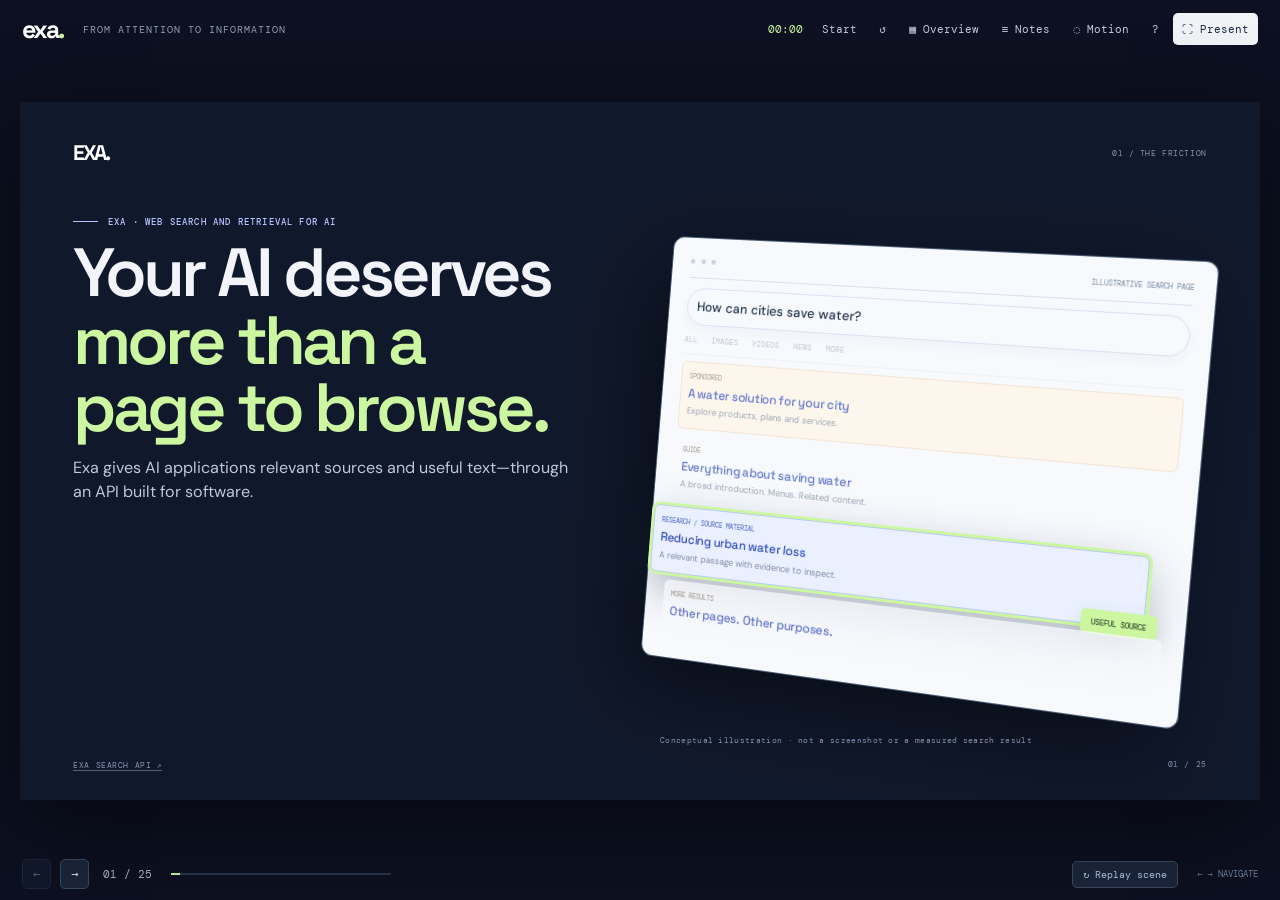
==== commit a4f6734b: "Restore cinematic deck and apply five targeted comparison edits" ====
--- a/index.html
+++ b/index.html
@@ -1 +1 @@
-<!doctype html><html lang="en"><head><meta charset="utf-8"><meta name="viewport" content="width=device-width,initial-scale=1"><meta name="theme-color" content="#0d1427"><title>Exa — One question. Two paths.</title><meta name="description" content="A continuous visual comparison of consumer search and Exa retrieval for AI agents."><link rel="preconnect" href="https://fonts.googleapis.com"><link rel="preconnect" href="https://fonts.gstatic.com" crossorigin><link href="https://fonts.googleapis.com/css2?family=DM+Mono:wght@400;500&family=DM+Sans:wght@400;500;600;700&family=Space+Grotesk:wght@400;500;600;700&display=swap" rel="stylesheet"><link rel="stylesheet" href="story.css"></head><body><div class="app"><header class="toolbar"><a class="brand" href="#0" aria-label="Presentation home">exa<span>.</span></a><span class="deck-name">One question. Two paths. One agent.</span><div class="tools"><span id="timer">00:00</span><button id="timerBtn">Start</button><button id="timerReset" aria-label="Reset timer">↺</button><button id="overviewBtn" title="Overview (O)">▦ <span>Overview</span></button><button id="notesBtn" aria-pressed="false" title="Speaker notes (N)">≡ <span>Notes</span></button><button id="motionBtn" aria-pressed="false" title="Reduced motion">◌ <span>Motion</span></button><button id="helpBtn" aria-label="Keyboard help">?</button><button id="presentBtn" class="present" title="Fullscreen (F)">⛶ <span>Present</span></button></div></header><main class="stage-wrap"><div id="stage" class="stage"><div class="slide-header"><span class="wordmark">EXA<span>.</span></span><span id="chapter"></span></div><section id="copy" class="copy" aria-live="polite"><div id="eyebrow" class="eyebrow"></div><h1 id="title"></h1><p id="lede"></p></section><div id="workbench" class="workbench" role="img" aria-label="One persistent workbench comparing a consumer browsing route with an Exa retrieval route, using the same three illustrative sources."></div><div class="caption"><span id="caption"></span><span class="illustration">ILLUSTRATIVE WORKFLOW · NOT A LIVE BENCHMARK</span></div><footer class="slide-footer"><span id="sources"></span><span id="slideCount"></span></footer></div></main><footer class="bottom-bar"><button id="prev" aria-label="Previous slide">←</button><button id="next" aria-label="Next slide">→</button><span id="counter"></span><div class="scene-meter"><i id="sceneProgress"></i></div><span id="phase">Orient</span><button id="scenePause" title="Pause or resume animation (P)">Ⅱ Pause</button><button id="replayBtn" title="Replay scene (R)">↻ Replay</button></footer></div><div id="modal" hidden></div><div id="toast" hidden></div><script src="story.js"></script></body></html>
+<!doctype html><html lang="en"><head><meta charset="utf-8"><meta name="viewport" content="width=device-width,initial-scale=1"><meta name="theme-color" content="#0b1020"><title>Exa — From attention to information</title><meta name="description" content="A visual story about Exa, search for AI, and the journey from a busy web to useful evidence."><link rel="preconnect" href="https://fonts.googleapis.com"><link rel="preconnect" href="https://fonts.gstatic.com" crossorigin><link href="https://fonts.googleapis.com/css2?family=DM+Mono:wght@400;500&family=DM+Sans:wght@400;500;600;700&family=Space+Grotesk:wght@400;500;600;700&display=swap" rel="stylesheet"><link rel="stylesheet" href="story.css?v=df8bd4ccfa59"></head><body><div class="app"><header class="toolbar"><a class="brand" href="#0" aria-label="Presentation home">exa<span>.</span></a><span class="deck-name">From attention to information</span><div class="tools"><span id="timer">00:00</span><button id="timerBtn" title="Start or pause timer">Start</button><button id="timerReset" aria-label="Reset timer">↺</button><button id="overviewBtn" title="Overview (O)">▦ <span>Overview</span></button><button id="notesBtn" aria-pressed="false" title="Speaker notes (N)">≡ <span>Notes</span></button><button id="motionBtn" aria-pressed="false" title="Reduced motion">◌ <span>Motion</span></button><button id="helpBtn" aria-label="Keyboard help">?</button><button id="presentBtn" class="present" title="Fullscreen (F)">⛶ <span>Present</span></button></div></header><main class="stage-wrap"><div id="stage" class="stage" aria-label="Presentation slides"></div></main><footer class="bottom-bar"><button id="prev" aria-label="Previous slide">←</button><button id="next" aria-label="Next slide">→</button><span id="counter"></span><div class="progress-track"><div id="progress"></div></div><button id="replayBtn" title="Replay scene (R)">↻ Replay scene</button><span class="key-hint">← → NAVIGATE</span></footer></div><div id="modal" hidden></div><div id="toast" hidden></div><script src="story.js?v=6b94d4b568dd"></script></body></html>
--- a/story.css
+++ b/story.css
@@ -1,11 +1,28 @@
-:root{--ink:#17283f;--muted:#657891;--blue:#425af5;--mint:#cbf5a1;--paper:#f6f7f3;--line:#d8e0e9;--display:'Space Grotesk',sans-serif;--sans:'DM Sans',sans-serif;--mono:'DM Mono',monospace}*{box-sizing:border-box}html,body{margin:0;background:#0c1425;color:var(--ink);font-family:var(--sans)}button,a{font:inherit}button{cursor:pointer}button:focus-visible,a:focus-visible{outline:2px solid #a7c5ff;outline-offset:4px}.app{min-height:100dvh;display:flex;flex-direction:column}.toolbar{height:56px;flex-shrink:0;display:flex;align-items:center;gap:20px;padding:0 20px;color:#f4f6fb}.brand{font:700 26px var(--display);letter-spacing:-2px;color:white;text-decoration:none}.brand span{color:var(--mint)}.deck-name{font:10px var(--mono);color:#8e9eb8;text-transform:uppercase;letter-spacing:.08em}.tools{display:flex;align-items:center;gap:4px;margin-left:auto}.tools button,.bottom-bar button{border:1px solid transparent;border-radius:5px;background:transparent;color:#b6c7df;padding:8px;font:11px var(--mono)}.tools button:hover,.tools button[aria-pressed=true],.bottom-bar button:hover{background:#253650;border-color:#445d81}.tools .present{background:#f2f4fa;color:#15243c}#timer{font:11px var(--mono);color:var(--mint);min-width:40px}.stage-wrap{flex:1;display:flex;align-items:center;justify-content:center;padding:4px 18px 8px;min-height:0}.stage{position:relative;width:min(100%,calc((100dvh - 116px)*16/9));aspect-ratio:16/9;container-type:inline-size;background:var(--paper);display:flex;flex-direction:column;padding:2.5% 3.8% 1.8%;box-shadow:0 20px 80px #0007;overflow:hidden}.slide-header{display:flex;justify-content:space-between;align-items:center;flex-shrink:0;color:#76859c;font:.66cqw var(--mono);letter-spacing:.07em;text-transform:uppercase}.wordmark{font:700 1.65cqw var(--display);letter-spacing:-.11em;color:#20324c}.wordmark span{color:var(--blue)}.copy{display:grid;grid-template-columns:52% 44%;column-gap:4%;align-items:end;padding:1.8% 0 1.2%;flex-shrink:0}.eyebrow{grid-column:1/-1;font:500 .72cqw var(--mono);color:var(--blue);letter-spacing:.11em;text-transform:uppercase;display:flex;gap:.7cqw;align-items:center;margin-bottom:.75cqw}.eyebrow:before{content:'';width:2cqw;height:1px;background:currentColor}h1{font:600 3.8cqw/.98 var(--display);letter-spacing:-.055em;margin:0}h1 em{color:var(--blue);font-style:normal}#lede{font:1.05cqw/1.5 var(--sans);margin:0;color:#60728b}.workbench{flex:1;min-height:0;position:relative;isolation:isolate}.workbench svg{width:100%;height:100%;display:block;overflow:visible}.caption{display:flex;justify-content:space-between;gap:15px;color:#718099;font:.59cqw/1.45 var(--mono);margin-top:.3cqw;flex-shrink:0}.illustration{white-space:nowrap;font-size:.51cqw;color:#96a1b1}.slide-footer{display:flex;justify-content:space-between;align-items:end;gap:15px;flex-shrink:0;margin-top:.75cqw;color:#74829a;font:.59cqw var(--mono);text-transform:uppercase;letter-spacing:.025em}#sources{max-width:88%;line-height:1.6}#sources a{color:inherit;text-decoration:none;border-bottom:1px solid #b7c4d9;white-space:nowrap}#slideCount{white-space:nowrap}.bottom-bar{height:52px;flex-shrink:0;display:flex;align-items:center;gap:10px;padding:0 20px;color:#9baccc}#prev,#next{border:1px solid #314662;font-size:16px;line-height:1;padding:6px 10px}#counter{font:11px var(--mono);color:#d4dff2;margin-left:4px}.scene-meter{height:3px;background:#2b3c55;flex:1;max-width:250px;overflow:hidden;border-radius:3px}.scene-meter i{display:block;height:100%;width:100%;background:var(--mint);transform:scaleX(0);transform-origin:left}#phase{font:9px var(--mono);width:65px;text-transform:uppercase;color:#8ca4c7}#scenePause{margin-left:auto}button:disabled{opacity:.4;cursor:default}.notes-panel{position:absolute;z-index:10;bottom:6%;left:4%;width:min(550px,92%);padding:22px;border:1px solid #b7c9df;background:white;box-shadow:0 15px 50px #0003;border-radius:8px;font:14px/1.5 var(--sans);max-height:70%;overflow:auto}.notes-panel h3{font:11px var(--mono);color:#526e95;text-transform:uppercase;margin:0 0 10px}.overlay{position:fixed;inset:0;z-index:20;background:#0e192cf9;color:#eef3ff;overflow:auto;padding:30px}.overlay-head{display:flex;justify-content:space-between;gap:20px;align-items:center}.overlay h2{font:600 30px var(--display);letter-spacing:-.04em;margin:0}.overlay-close{border:1px solid #587295;border-radius:5px;background:#253a56;color:white;padding:10px 15px}.overview-grid{display:grid;grid-template-columns:repeat(5,1fr);gap:12px;margin-top:25px}.overview-card{border:1px solid #334d72;background:#192c46;color:#edf3ff;border-radius:8px;text-align:left;padding:18px;min-height:130px;display:flex;flex-direction:column;gap:15px;justify-content:space-between}.overview-card.current,.overview-card:hover{border-color:#c7f29e;background:#253f57}.overview-card small{font:9px var(--mono);color:#92accf}.overview-card strong{font:600 18px/1.1 var(--display);letter-spacing:-.025em}.help-body{max-width:600px;margin:50px auto;font:16px/2 var(--sans);color:#c0cee3}.help-body kbd{font:12px var(--mono);border:1px solid #526e97;border-radius:4px;padding:4px 9px}.toast{position:fixed;z-index:30;bottom:70px;left:50%;transform:translateX(-50%);background:#30496c;color:white;padding:12px 18px;border-radius:6px;font:12px var(--mono)}
-/* The scene is a persistent vector workspace; every moving element has a stable identity. */
-.scene-node{transform-box:view-box;transform-origin:0 0;will-change:transform,opacity}.s-text{font-family:var(--sans);fill:#253952;font-size:17px}.s-title{font-family:var(--display);fill:#172b46;font-weight:600;font-size:23px;letter-spacing:-.5px}.s-small{font-family:var(--mono);fill:#7487a0;font-size:11px}.s-micro{font-family:var(--mono);fill:#8b9bb0;font-size:9px}.s-white{fill:white}.s-blue{fill:var(--blue)}.s-mint{fill:#679536}.s-amber{fill:#9e7437}.route-line{stroke:#b9c8dd;stroke-width:2;fill:none;stroke-dasharray:5 7}.route-line.exa{stroke:#8f9ef9}.panel-bg{fill:white;stroke:#d6e0ed;stroke-width:1.4}.muted-line{stroke:#dfe5ee;stroke-width:5;stroke-linecap:round}.selected-line{stroke:#c9efa0;stroke-width:8;stroke-linecap:round}.node-shadow{filter:drop-shadow(0 7px 10px #23436b12)}.map-neighbor{fill:#d5dfff;stroke:#b4c6ef;stroke-width:1}.dot-topic{fill:#536de8}.dot-other{fill:#a8bacd}.map-ring{fill:#e7edff90;stroke:#b7c8f4;stroke-dasharray:5 7}.badge-text{font:600 12px var(--mono);fill:white}.passage-text{font:500 13px var(--sans);fill:#263f31}.passage-source{font:10px var(--mono);fill:#668448}.metric-number{font:600 76px var(--display);letter-spacing:-5px;fill:var(--blue)}.route-label{font:600 15px var(--display);fill:#425a7c}.metric-rule{stroke:#d7e0ed;stroke-width:1}.chip-text{font:11px var(--mono);fill:#536e99}.mobile-label{display:none}.subtle-grid{fill:url(#grid)}.q-text{font:500 23px var(--display);letter-spacing:-.4px;fill:#203754}.model-text{font:600 28px var(--display);fill:#243b59;letter-spacing:-1px}.model-sub{font:11px var(--mono);fill:#6f839e}.source-legend{font:10px var(--mono);fill:#8494ac}.lane-caption{font:12px var(--mono);fill:#7f90a9}
-@media(max-width:1000px){.deck-name{display:none}.overview-grid{grid-template-columns:repeat(4,1fr)}}
-@media(max-width:650px) and (orientation:portrait){.toolbar{height:52px;padding:0 10px;gap:8px}.brand{font-size:23px}.tools{gap:0}.tools button{padding:7px 5px;font-size:10px}.tools button span{display:none}#timer{font-size:10px;min-width:34px}.stage-wrap{padding:4px 7px 8px;align-items:flex-start}.stage{width:100%;aspect-ratio:auto;height:850px;padding:20px 17px 16px}.slide-header{font-size:7px}.wordmark{font-size:22px}.copy{display:block;padding:24px 0 14px}.eyebrow{font-size:9px;gap:8px;margin-bottom:13px}.eyebrow:before{width:20px}h1{font-size:34px;line-height:1.02;letter-spacing:-1.8px}#lede{font-size:14px;line-height:1.45;margin-top:14px}.workbench{min-height:465px}.caption{display:block;font-size:8px;line-height:1.45;margin-top:6px}.illustration{display:block;white-space:normal;font-size:7px;margin-top:5px}.slide-footer{font-size:7px;gap:6px;margin-top:12px}#sources{max-width:85%;line-height:1.8}#sources a{white-space:normal}.bottom-bar{height:50px;padding:0 8px;gap:5px;flex-wrap:nowrap}.bottom-bar button{padding:7px 5px;font-size:9px}#prev,#next{padding:6px 8px;font-size:14px}#counter{font-size:9px;margin-left:0}.scene-meter{max-width:70px;min-width:20px}#phase{font-size:7px;width:45px}#scenePause{margin-left:0}.overview-grid{grid-template-columns:repeat(2,1fr)}.overview-card{padding:13px;min-height:120px}.overview-card strong{font-size:16px}.overlay{padding:22px}.notes-panel{font-size:13px}.desktop-label{display:none}.mobile-label{display:inline}.s-text{font-size:18px}.s-small{font-size:12px}.s-micro{font-size:10px}.s-title{font-size:25px}.q-text{font-size:25px}.passage-text{font-size:15px}.passage-source{font-size:11px}.route-label{font-size:18px}.chip-text{font-size:13px}.metric-number{font-size:84px}.lane-caption{font-size:12px}}
-@media(max-width:360px) and (orientation:portrait){.stage{height:900px;padding:18px 13px 15px}h1{font-size:30px}#lede{font-size:13px}.workbench{min-height:490px}.toolbar{gap:4px}.tools button{padding:7px 4px}.bottom-bar{gap:4px}#phase{display:none}.scene-meter{max-width:45px}}
-@media(prefers-reduced-motion:reduce){*{scroll-behavior:auto!important}}
+:root{--ink:#17243b;--blue:#425cf5;--mint:#ccf7a0;--paper:#f6f6f2;--muted:#64728a;--line:#d6deeb;--sans:'DM Sans',sans-serif;--display:'Space Grotesk',sans-serif;--mono:'DM Mono',monospace}*{box-sizing:border-box}html,body{margin:0;background:#0c1020;color:var(--ink);font-family:var(--sans)}button,a{font:inherit}button{cursor:pointer}button:focus-visible,a:focus-visible{outline:2px solid #b9d5ff;outline-offset:4px}.app{min-height:100dvh;display:flex;flex-direction:column}.toolbar{height:58px;padding:0 22px;display:flex;gap:20px;align-items:center;color:white}.brand{font:700 25px var(--display);letter-spacing:-2px;color:white;text-decoration:none}.brand span{color:var(--mint)}.deck-name{font:10px var(--mono);color:#929eb9;text-transform:uppercase;letter-spacing:.1em}.tools{margin-left:auto;display:flex;gap:5px;align-items:center}.tools button{background:transparent;border:1px solid transparent;color:#bfcae0;font:11px var(--mono);border-radius:5px;padding:8px}.tools button:hover,.tools button[aria-pressed=true]{background:#25324a;border-color:#445873}.tools .present{background:#f1f3f7;color:#1b2842}.tools #timer{font:11px var(--mono);color:var(--mint);margin-right:5px}.stage-wrap{display:flex;align-items:center;justify-content:center;flex:1;padding:4px 20px 8px}.stage{position:relative;width:min(100%,calc((100dvh - 118px)*16/9));aspect-ratio:16/9;container-type:inline-size;overflow:hidden;box-shadow:0 25px 90px #0007;background:var(--paper)}.slide{position:absolute;inset:0;visibility:hidden;opacity:0;background:var(--paper);transition:opacity .32s}.slide.active{visibility:visible;opacity:1;z-index:1}.slide-inner{height:100%;padding:3% 4.3% 2.2%;display:flex;flex-direction:column;overflow:hidden}.slide-header,.slide-footer{display:flex;justify-content:space-between;gap:15px;font:.65cqw var(--mono);letter-spacing:.07em;text-transform:uppercase;color:#758197;flex-shrink:0}.slide-header{align-items:center}.slide-header .wordmark{font:700 1.7cqw var(--display);letter-spacing:-.12em;color:var(--ink)}.slide-header .wordmark b{color:var(--blue)}.slide-footer a{color:inherit;text-decoration:none;border-bottom:1px solid #b6c1d1;line-height:1.7}.slide-footer .sources{max-width:85%}.content{position:relative;display:flex;flex-direction:column;flex:1;min-height:0;padding:2.2% 0 1.5%;gap:1.4cqw}.copy{position:relative;z-index:4}.eyebrow{font:500 .73cqw var(--mono);letter-spacing:.13em;text-transform:uppercase;color:var(--blue);margin-bottom:.9cqw;display:flex;align-items:center;gap:.8cqw}.eyebrow:before{content:'';width:2cqw;height:1px;background:currentColor}h1,h2,p{margin:0}h1,h2{font:600 4.25cqw/.99 var(--display);letter-spacing:-.058em}h1{font-size:5.8cqw}h1 em,h2 em{font-style:normal;color:var(--blue)}.lede{font-size:1.18cqw;line-height:1.48;color:#607086;max-width:52em;margin-top:1.15cqw}.visual{position:relative;flex:1;min-height:0;isolation:isolate}.caption{position:absolute;bottom:0;left:0;color:#7d8ba1;font:.63cqw/1.5 var(--mono);letter-spacing:.04em;z-index:8}.dark{background:#10182b;color:#f2f4fa}.dark .wordmark,.dark .wordmark b{color:white}.dark .eyebrow{color:#b7c5ff}.dark h1 em,.dark h2 em{color:var(--mint)}.dark .lede{color:#bdc8db}.dark .slide-header,.dark .slide-footer,.dark .caption{color:#8394b3}.dark .slide-footer a{border-color:#52627c}.blue{background:var(--blue);color:white}.blue h1 em,.blue h2 em{color:var(--mint)}.blue .lede{color:#e2e8ff}.blue .eyebrow,.blue .wordmark,.blue .wordmark b{color:var(--mint)}.blue .slide-header,.blue .slide-footer,.blue .caption{color:#d5deff}.layout-hero .copy{width:56%;padding-top:2cqw}.layout-hero h1{font-size:5.5cqw}.layout-hero .lede{max-width:31em;font-size:1.3cqw}.layout-hero .visual{position:absolute;inset:0 0 0 47%;z-index:1}.layout-hero .caption{left:9%;bottom:2%}.layout-split .content{display:grid;grid-template-columns:42% 54%;gap:4%;align-items:center}.layout-split .visual{height:100%;max-height:100%}.layout-split h2{font-size:4.3cqw}.layout-wide .copy{display:grid;grid-template-columns:49% 47%;column-gap:4%;align-items:end}.layout-wide .eyebrow{grid-column:1/-1}.layout-wide .lede{margin:0}.layout-wide h2{font-size:3.6cqw}.layout-statement .copy{text-align:center;max-width:80%;margin:0 auto}.layout-statement .eyebrow{justify-content:center}.layout-statement .lede{margin:1cqw auto 0}.layout-statement h2{font-size:4.5cqw}.layout-metric .content{display:grid;grid-template-columns:46% 48%;gap:6%;align-items:center}.layout-metric .visual{height:100%}.flow-hint{font:.76cqw var(--mono);letter-spacing:.06em;text-transform:uppercase;color:#8694ad}.pill{display:inline-block;border:1px solid #cbd7ea;border-radius:20px;padding:.6cqw .9cqw;font:.75cqw var(--mono);background:#fff9}.dark .pill{border-color:#4e5c78;background:#ffffff08;color:#b9c9e4}.pills{display:flex;flex-wrap:wrap;gap:.6cqw}.fade-up{opacity:1}.active .fade-up{animation:fade-up .7s both;animation-delay:var(--d,.2s)}@keyframes fade-up{from{opacity:0;transform:translateY(20px)}to{opacity:1;transform:none}}
+/* Scene 01: an attention-built interface, physically selected */
+.search-scene{position:absolute;inset:2% 1% 7%;perspective:1000px}.serp{position:absolute;left:12%;top:4%;width:78%;padding:1.65cqw;border:1px solid #4b5b78;border-radius:12px;background:#f7f9fd;box-shadow:0 30px 70px #0005;transform:rotateY(-8deg) rotateZ(3deg);color:#23334d}.serp.chrome{transform:rotateY(-10deg) rotateZ(-3deg)}.serp-top{display:flex;align-items:center;gap:.5cqw;border-bottom:1px solid #dbe2ee;padding-bottom:.9cqw;margin-bottom:.8cqw}.serp-top i{width:.4cqw;height:.4cqw;border-radius:50%;background:#c8d2e1}.serp-top span{font:.6cqw var(--mono);margin-left:auto;color:#7a8ba3}.search-field{padding:.8cqw;border:1px solid #dbe3f1;border-radius:20px;font:500 1.1cqw var(--sans);box-shadow:0 5px 12px #27416209}.serp-nav{font:.61cqw var(--mono);color:#7d8aa0;padding:.85cqw 0;border-bottom:1px solid #e2e8f2}.search-result{padding:.8cqw .6cqw;border-radius:6px;position:relative;margin:.55cqw 0;background:#f7f9fc}.search-result.sponsored{background:#fff5e7;border:1px solid #f3dec4}.search-result small{font:.58cqw var(--mono);text-transform:uppercase;color:#8c7b64;display:block;margin-bottom:.4cqw}.search-result h3{font:500 1.05cqw var(--display);letter-spacing:-.02em;color:#344fbd;margin:0 0 .35cqw}.search-result p{font:.76cqw/1.45 var(--sans);color:#7f8b9e}.search-result.useful{border:1px solid #bbc9f9;background:#eaf0ff}.search-result.useful small{color:#4563c0}.search-result.useful:after{content:'USEFUL SOURCE';position:absolute;right:0;bottom:0;transform:translate(18%,42%);padding:.6cqw .8cqw;background:var(--mint);color:#2f4929;border-radius:5px;font:500 .6cqw var(--mono);box-shadow:0 8px 20px #2e4a2c22}.scan-beam{position:absolute;left:4%;right:4%;height:3px;background:var(--mint);box-shadow:0 0 15px #c8ff91;top:62%;z-index:6;transform:rotateZ(3deg);opacity:0}.eye-marker{position:absolute;left:0;top:57%;padding:.65cqw;background:var(--mint);color:#274020;border-radius:100%;font:1.4cqw var(--display);z-index:7;opacity:0}.active .scan-scene .serp{animation:serp-arrive 1s both}.active .scan-scene .scan-beam{animation:scan-line 3.7s both}.active .scan-scene .eye-marker{animation:scan-eye 3.7s both}.active .scan-scene .search-result:not(.useful),.active .scan-scene .serp-nav{animation:discard 3.7s both}.active .scan-scene .useful{animation:select-source 3.7s both}.active .scan-scene .useful:after{animation:badge-in 3.7s both}.scan-scene .search-result:not(.useful),.scan-scene .serp-nav{opacity:.28}.scan-scene .useful{transform:translateX(-5px);box-shadow:0 10px 30px #4263ba22}.scan-scene .eye-marker{opacity:1}.hero-search .serp{top:13%;left:4%;width:94%;transform:rotateY(-12deg) rotateZ(5deg);box-shadow:-20px 30px 90px #0007}.hero-search .serp-nav{opacity:.45}.hero-search .search-result{opacity:.75}.hero-search .useful{opacity:1}.hero-search .caption{left:4%}.active .hero-search .serp{animation:hero-page 1.7s cubic-bezier(.18,.8,.2,1) both}.active .hero-search .useful{animation:hero-select 3s both}@keyframes hero-page{from{opacity:0;transform:translateX(30%) rotateY(-25deg) rotateZ(12deg)}to{opacity:1;transform:rotateY(-12deg) rotateZ(5deg)}}@keyframes hero-select{0%,45%{box-shadow:none;transform:none}100%{box-shadow:0 0 0 3px #ccf7a0,0 16px 45px #17284355;transform:translateX(-18px)}}@keyframes serp-arrive{from{opacity:0;transform:translateY(25px) rotateZ(7deg)}to{opacity:1;transform:rotateY(-8deg) rotateZ(3deg)}}@keyframes scan-line{0%,12%{top:18%;opacity:0}20%{opacity:1}52%{top:62%;opacity:1}68%,100%{top:62%;opacity:0}}@keyframes scan-eye{0%,25%{top:15%;opacity:0}55%,100%{top:57%;opacity:1}}@keyframes discard{0%,55%{opacity:1}80%,100%{opacity:.28}}@keyframes select-source{0%,55%{transform:none;box-shadow:none}85%,100%{transform:translateX(-5px);box-shadow:0 10px 30px #4263ba22}}@keyframes badge-in{0%,60%{opacity:0;transform:translate(18%,80%)}85%,100%{opacity:1;transform:translate(18%,42%)}}
+/* Scene 02: page content breaks into explicit context pieces */
+.processing-scene{position:absolute;inset:3% 0 8%;display:flex;align-items:center}.processing-sheet{width:41%;border:1px solid #48607f;border-radius:9px;background:#192a42;padding:1.5cqw;transform:rotate(-4deg);box-shadow:0 22px 40px #0003}.processing-sheet .sheet-label{font:.66cqw var(--mono);color:#8aa0bf}.text-strip{padding:.6cqw .7cqw;margin:.6cqw 0;border-radius:4px;font:.78cqw var(--mono);border:1px solid #50617d;background:#263a54;color:#aebed3;white-space:nowrap}.text-strip.good{background:#d7f3ac;color:#355028;border-color:#b7d38e}.context-bin{position:absolute;right:0;width:38%;padding:1.5cqw;border:1px solid #647ba6;border-radius:12px;background:#202e49;box-shadow:0 0 50px #5d7cf322}.context-bin strong{font:600 1.7cqw var(--display);color:#edf3ff}.context-bin p{font:.8cqw/1.4 var(--mono);color:#9cb0d0;margin-top:1cqw}.context-tray{height:10cqw;position:relative;border-top:1px solid #4f6283;margin-top:1cqw;display:flex;flex-direction:column;gap:.5cqw;padding-top:1cqw}.context-tray i{height:1.3cqw;background:#5f7193;border-radius:3px;width:var(--w);opacity:.7}.context-tray i.good{background:var(--mint)}.processing-bridge{position:absolute;left:43%;width:16%;height:1px;background:#5e7497}.processing-bridge:after{content:'→';position:absolute;right:0;top:-1cqw;color:#a0b6d8;font:1.5cqw var(--display)}.processing-foot{position:absolute;bottom:0;left:0;right:0;color:#a7b8d1;font:.76cqw var(--mono)}.active .processing-sheet .text-strip{animation:process-text 4.3s both;animation-delay:calc(var(--i)*.12s)}.active .context-tray i{animation:context-build 4.3s both;animation-delay:calc(var(--i)*.1s)}.processing-sheet .text-strip{opacity:.3}.active .context-bin{animation:context-lit 4.3s both}@keyframes process-text{0%,25%{opacity:1;transform:translateX(0)}48%{opacity:1;transform:translateX(38%) translateY(-2px)}67%{opacity:0;transform:translateX(125%)}68%,100%{opacity:.3;transform:translateX(0)}}@keyframes context-build{0%,44%{opacity:0;transform:scaleX(.1);transform-origin:left}72%,100%{opacity:.7;transform:scaleX(1)}}@keyframes context-lit{0%,42%{box-shadow:none}80%,100%{box-shadow:0 0 50px #5d7cf322}}
+/* Information fan-out and economic incentive */
+.fanout{position:absolute;inset:3% 0 8%;display:grid;grid-template-columns:25% 12% 63%;align-items:center}.request-orb{aspect-ratio:1;border-radius:50%;border:1px solid #60739c;background:radial-gradient(circle at 35% 30%,#3f527e,#1a2843);display:flex;flex-direction:column;align-items:center;justify-content:center;text-align:center;color:white;box-shadow:0 0 50px #5072b625;padding:1cqw}.request-orb strong{font:600 2cqw var(--display);letter-spacing:-.05em}.request-orb small{font:.68cqw var(--mono);color:#9fb0cf;margin-top:.6cqw}.fan-wire{height:60%;border-left:1px solid #62779d;border-top:1px solid #62779d;border-bottom:1px solid #62779d;margin:0 25%;position:relative}.fan-wire:before{content:'';position:absolute;left:-100%;right:100%;top:50%;height:1px;background:#62779d}.fan-cards{display:grid;grid-template-columns:1fr 1fr;gap:1cqw}.fan-card{border:1px solid #415675;background:#1a2b45;border-radius:7px;padding:1.4cqw;color:#bbcae0;font:1cqw var(--display)}.fan-card small{font:.65cqw var(--mono);display:block;color:#6e86aa;margin-top:.65cqw}.active .fan-card{animation:fan-emerge .8s both;animation-delay:calc(.5s + var(--i)*.3s)}@keyframes fan-emerge{from{opacity:0;transform:translate(-70px,0) scale(.65)}to{opacity:1;transform:none}}.incentives{display:grid;grid-template-columns:1fr 1fr;gap:4%;height:100%;align-items:center}.economy{padding:2.8cqw;border-radius:14px;background:#ffffff05;border:1px solid #364b6b;position:relative;min-height:23cqw}.economy.info{background:#193d3d;border-color:#47746a}.economy .who{font:.78cqw var(--mono);letter-spacing:.05em;color:#9eb0ce;text-transform:uppercase}.economy h3{font:600 3.3cqw/.95 var(--display);letter-spacing:-.05em;margin:1.2cqw 0;color:white}.economy.info h3{color:var(--mint)}.economy .pay{font:1.1cqw/1.4 var(--sans);color:#b5c7df;max-width:90%}.economy .channel{height:3px;margin:2.5cqw 0 1.4cqw;background:#2d4669;position:relative;overflow:hidden}.economy .channel:after{content:'';position:absolute;inset:0;background:#a0b7e0;transform:scaleX(1);transform-origin:left}.economy.info .channel:after{background:var(--mint)}.economy .outcome{font:.73cqw var(--mono);color:#92a8c7}.active .economy .channel:after{animation:channel-flow 2.5s .5s both}@keyframes channel-flow{from{transform:scaleX(0)}to{transform:scaleX(1)}}
+/* Exa desk / return contract */
+.desk{position:absolute;inset:3% 1% 7%;display:flex;align-items:center;justify-content:center;gap:3%}.desk-query{position:absolute;top:0;left:10%;right:10%;padding:1.2cqw 1.6cqw;background:#eaf0ff;border:1px solid #c4d3f7;border-radius:100px;text-align:center;font:500 1.15cqw var(--display)}.exa-orb{width:21%;aspect-ratio:1;border-radius:30%;background:var(--blue);display:grid;place-items:center;font:700 3.9cqw var(--display);letter-spacing:-.1em;color:white;box-shadow:0 20px 60px #425cf536}.desk-source{position:absolute;top:33%;left:4%;width:22%;padding:1.2cqw;background:#fff;border:1px solid #d9e1ec;border-radius:8px;box-shadow:0 10px 25px #24334d10}.desk-source small{font:.65cqw var(--mono);color:#7d8fa9}.desk-source .doc-line{display:block;height:.4cqw;background:#dfe7f1;margin:.7cqw 0}.desk-output{position:absolute;right:1%;top:33%;width:31%;border:1px solid #b2d294;background:#eef9df;border-radius:9px;padding:1.5cqw}.desk-output strong{font:600 1.55cqw var(--display);letter-spacing:-.02em}.desk-output p{font:1cqw/1.5 var(--sans);margin:.6cqw 0}.desk-output code{font:.67cqw var(--mono);color:#57734c}.desk-connector{position:absolute;top:53%;height:1px;width:9%;background:#9aaccc}.desk-connector.left{left:27%}.desk-connector.right{right:32%}.active .desk-query{animation:query-to-desk 3.6s both}.active .desk-output{animation:desk-deliver 3.6s both}.active .desk-source{animation:desk-read 3.6s both}.active .exa-orb{animation:desk-process 3.6s both}@keyframes query-to-desk{0%{opacity:0;transform:translateY(-25px)}20%,100%{opacity:1;transform:none}}@keyframes desk-read{0%,20%{opacity:.2;transform:rotate(-8deg) translateX(-30px)}40%,100%{opacity:1;transform:none}}@keyframes desk-process{0%,25%{box-shadow:none}50%{box-shadow:0 0 0 15px #425cf515,0 20px 60px #425cf555}100%{box-shadow:0 20px 60px #425cf536}}@keyframes desk-deliver{0%,55%{opacity:0;transform:translateX(-35px) scale(.95)}80%,100%{opacity:1;transform:none}}.role-pair{height:100%;display:grid;grid-template-columns:1fr 1fr;gap:3%;align-items:center}.role-card{padding:3cqw;border:1px solid #d7e0ed;border-radius:13px;background:white;position:relative}.role-card.main{background:var(--blue);color:white;border:0}.role-card .role-label{font:.8cqw var(--mono);color:#8ca0c0;text-transform:uppercase}.role-card.main .role-label{color:#bac8ff}.role-card h3{font:600 3.1cqw/.95 var(--display);letter-spacing:-.05em;margin:1.1cqw 0 1.6cqw}.role-card p{font:1.15cqw/1.6 var(--sans);color:#6e7e96}.role-card.main p{color:#dce5ff}
+/* Shared map: document cards become a spatial index, query enters */
+.map-scene{position:absolute;inset:2% 0 7%;border-radius:15px;background:radial-gradient(ellipse at 58% 50%,#dfe8ff 0%,#f6f6f2 65%);overflow:hidden}.map-scene:before{content:'';position:absolute;inset:0;background-image:radial-gradient(#8da2ca .7px,transparent .7px);background-size:20px 20px;opacity:.28}.map-label{position:absolute;font:.66cqw var(--mono);letter-spacing:.08em;text-transform:uppercase;color:#7184a2}.map-label.top{left:3%;top:5%}.map-label.bottom{left:3%;bottom:5%}.map-region{position:absolute;border:1px dashed #9eb2e5;background:#9eb7ff12;border-radius:50%;width:29%;height:56%;left:51%;top:19%}.map-region.second{width:22%;height:44%;left:16%;top:10%;border-color:#c7b5cf;background:#dcc4e918}.map-dot{position:absolute;left:var(--x);top:var(--y);width:.65cqw;height:.65cqw;background:#6984cd;border-radius:50%;box-shadow:0 0 0 3px #a4b6df14}.map-dot.topic{background:#425cf5;width:.85cqw;height:.85cqw}.map-dot.other{background:#b5a6c2}.active .map-dot{animation:map-assemble 3.4s both;animation-delay:calc(var(--i)*.018s)}@keyframes map-assemble{0%,12%{transform:translate(var(--sx),var(--sy)) scale(2.6);opacity:.15;border-radius:2px}62%,100%{transform:none;opacity:1;border-radius:50%}}.map-tag{position:absolute;font:500 1.05cqw var(--display);padding:.75cqw 1cqw;background:white;border:1px solid #bfceea;border-radius:6px;box-shadow:0 10px 25px #253f6510;z-index:3;max-width:37%;color:#405b87}.map-tag.q{background:var(--blue);color:white;border-color:var(--blue);left:4%;top:51%}.map-tag.related{left:52%;top:32%}.map-tag.related.second{left:44%;top:66%}.map-tag.off{left:14%;top:15%;color:#9c8faa;border-color:#d6c9e0;font-size:.86cqw}.map-wire{position:absolute;left:25%;top:57%;width:37%;height:1px;background:#7e99db;transform:rotate(-13deg);transform-origin:left}.map-query-ring{position:absolute;width:10cqw;height:10cqw;border:2px solid #425cf577;border-radius:50%;left:53%;top:30%;box-shadow:0 0 0 1.2cqw #425cf508}.active .query-map .map-tag.q{animation:map-query 3.8s both}.active .query-map .map-query-ring{animation:map-match 3.8s both}.active .query-map .map-tag.related{animation:map-result 3.8s both}.active .map-tag{animation:map-result 3.4s both}.active .map-wire{animation:wire-grow 2.7s .4s both}@keyframes map-query{0%,30%{opacity:0;transform:translateX(-35px)}55%,100%{opacity:1;transform:none}}@keyframes map-match{0%,45%{opacity:0;transform:scale(.2)}70%,100%{opacity:1;transform:scale(1)}}@keyframes map-result{0%,55%{opacity:0;transform:translateY(10px)}80%,100%{opacity:1;transform:none}}@keyframes wire-grow{from{clip-path:inset(0 100% 0 0)}to{clip-path:inset(0)}}.map-stages{position:absolute;bottom:2%;right:2%;display:flex;gap:.4cqw;z-index:5}.map-stages span{font:.58cqw var(--mono);border:1px solid #d2dceb;background:#f8faff;padding:.45cqw .6cqw;border-radius:4px}.map-stages .on{background:#425cf5;color:white;border-color:#425cf5}.exact-panel{position:absolute;left:5%;top:20%;width:38%;background:#fff;border:1px solid #cfd9e9;border-radius:10px;padding:2cqw}.exact-panel.right{left:auto;right:5%;background:#e8edff;border-color:#a5b5ed}.exact-panel h3{font:600 2cqw var(--display);letter-spacing:-.04em;margin:1cqw 0}.exact-panel small{font:.7cqw var(--mono);color:#7b8fad}.exact-panel p{font:1cqw/1.5 var(--sans);color:#7084a4}.rank-scene{position:absolute;inset:4% 5% 8%}.rank-card{position:absolute;left:8%;right:8%;padding:1.25cqw 1.6cqw;background:white;border:1px solid #cfdbed;border-radius:8px;display:flex;align-items:center;gap:1.5cqw;top:var(--end);box-shadow:0 8px 20px #22385409}.rank-card strong{font:600 1.45cqw var(--display);color:#425cf5}.rank-card p{font:1cqw var(--sans);color:#566e90}.rank-card.good{background:#edf6e3;border-color:#b6d796}.rank-card.dim{opacity:.36}.active .rank-card{animation:rank-order 3.7s both;animation-delay:calc(var(--i)*.08s)}@keyframes rank-order{0%,25%{top:var(--start);transform:rotate(var(--rot));opacity:.65}62%,100%{top:var(--end);transform:none}}
+/* The passage physically leaves a page, carrying its source */
+.extract-scene{position:absolute;inset:3% 1% 8%;overflow:hidden}.doc-sheet{position:absolute;left:var(--left);top:var(--top);width:32%;height:78%;background:white;border:1px solid #c9d6ea;border-radius:7px;padding:1.2cqw;box-shadow:0 20px 40px #293c6015;transform:rotate(var(--angle));z-index:var(--z)}.doc-sheet .doc-title{font:600 1cqw var(--display);color:#60779e;margin-bottom:1cqw}.doc-sheet i{display:block;height:.35cqw;margin:.75cqw 0;background:#dfe6ef;border-radius:2px;width:var(--w,100%)}.doc-sheet i.hit{background:#c5eca0;height:.7cqw}.extract-destination{position:absolute;right:1%;top:16%;width:35%;height:70%;border:1px dashed #95b27d;border-radius:12px;background:#eff7e3}.extract-destination>span{position:absolute;top:1cqw;left:1.4cqw;color:#789366;font:.67cqw var(--mono)}.lifted-passage{position:absolute;left:var(--fromx);top:var(--fromy);width:27%;padding:1.05cqw;background:#d9f2b6;border:1px solid #b0d783;border-radius:6px;box-shadow:0 10px 20px #3b563b16;z-index:8;transform:translate(var(--tx),var(--ty));opacity:1}.lifted-passage strong{display:block;font:500 .95cqw/1.3 var(--display);color:#3d572e}.lifted-passage small{font:.6cqw var(--mono);color:#69825b;display:block;margin-top:.7cqw;border-top:1px solid #b4cf97;padding-top:.5cqw}.active .lifted-passage{animation:extract-lift 4.5s both;animation-delay:calc(var(--i)*.15s)}.active .doc-sheet{animation:pages-dim 4.5s both}.doc-sheet{opacity:.45}.active .extract-destination{animation:tray-in 4.5s both}@keyframes extract-lift{0%,28%{transform:translate(0,0);opacity:0}38%{opacity:1;transform:translate(0,-8px)}74%,100%{opacity:1;transform:translate(var(--tx),var(--ty))}}@keyframes pages-dim{0%,45%{opacity:1}80%,100%{opacity:.45}}@keyframes tray-in{0%,30%{opacity:0}50%,100%{opacity:1}}.evidence-card{background:white;border:1px solid #cbd8ed;box-shadow:0 20px 60px #30456812;border-radius:12px;padding:2.2cqw;position:absolute;left:11%;right:11%;top:14%;bottom:14%;display:flex;flex-direction:column;justify-content:center}.evidence-card .quote{font:500 2.2cqw/1.25 var(--display);letter-spacing:-.03em;color:#23395a}.evidence-card .source-thread{margin-top:1.8cqw;padding:1cqw 1.2cqw;border-radius:6px;background:#edf4e5;border:1px solid #c5dcb0;color:#607b49;font:.9cqw var(--mono)}.active .source-thread{animation:source-tether 3.5s both}@keyframes source-tether{0%,30%{opacity:0;transform:translateY(22px)}70%,100%{opacity:1;transform:none}}
+/* Comparison, controls, outcome */
+.comparison{display:grid;grid-template-columns:1fr 1fr 1fr;gap:1.4cqw;height:100%;align-items:center}.comparison article{padding:2cqw 1.9cqw;border-radius:12px;background:#e9edf4;border:1px solid #d2dbe8;min-height:21cqw}.comparison article.exa{background:#425cf5;border-color:#425cf5;color:white}.comparison .product{font:600 1.9cqw/1.1 var(--display);letter-spacing:-.04em}.comparison small{font:.7cqw var(--mono);color:#8391a7;display:block;margin-bottom:1.1cqw}.comparison .exa small{color:#c5d0ff}.comparison .job{font:1.12cqw/1.45 var(--sans);margin:1.4cqw 0;color:#536780}.comparison .exa .job{color:#ecf0ff}.comparison .footer{font:.75cqw/1.6 var(--mono);color:#7a8da8;border-top:1px solid #c9d2e0;padding-top:1.2cqw}.comparison .exa .footer{color:#cbd7ff;border-color:#879af5}.control-scene{position:absolute;inset:4% 3% 8%;display:grid;grid-template-columns:1fr 1fr;gap:2cqw;align-items:center}.control-list{display:grid;gap:.9cqw}.control-row{display:flex;justify-content:space-between;align-items:center;padding:1.1cqw 1.3cqw;border:1px solid #d4deed;border-radius:7px;background:white;font:1cqw var(--sans);color:#7385a0}.control-row strong{font:500 .9cqw var(--mono);color:#4863b8}.control-out{border:1px solid #b8d29b;background:#f0f8e5;border-radius:9px;padding:2cqw}.control-out strong{font:600 2.2cqw/1.1 var(--display);letter-spacing:-.04em}.control-out p{font:1cqw/1.5 var(--sans);color:#718762;margin-top:1.1cqw}.active .control-row{animation:fade-up .65s both;animation-delay:calc(var(--i)*.22s)}.active .control-out{animation:desk-deliver 3.4s both}.metric{position:absolute;inset:10% 0 10%;display:flex;flex-direction:column;justify-content:center}.metric .number{font:600 7.6cqw/.9 var(--display);letter-spacing:-.07em;color:var(--blue)}.dark .metric .number{color:var(--mint)}.metric .label{font:1.12cqw/1.45 var(--sans);color:#6980a4;margin-top:1.3cqw}.dark .metric .label{color:#b6c7e0}.metric .scope{font:.71cqw/1.5 var(--mono);color:#8394af;margin-top:1.4cqw}.token-grid{display:grid;grid-template-columns:repeat(20,1fr);gap:.3cqw;margin:1.4cqw 0;width:100%}.token-grid i{height:1.1cqw;border-radius:2px;background:#bdc9e3;opacity:.14}.token-grid i.keep{background:#70a54a;opacity:1}.active .token-grid i{animation:tokens-remove 4s both;animation-delay:calc(var(--i)*.007s)}.active .token-grid i.keep{animation:none}@keyframes tokens-remove{0%,30%{opacity:1;transform:scale(1)}70%,100%{opacity:.14;transform:scale(.8)}}.demo-scene{position:absolute;inset:4% 3% 8%}.demo-query{padding:1.4cqw 1.6cqw;background:#e6edff;border:1px solid #c1d0f5;border-radius:10px;font:500 1.5cqw/1.3 var(--display);letter-spacing:-.025em}.demo-query small{display:block;font:.68cqw var(--mono);color:#7185b0;margin-bottom:.7cqw}.demo-result{display:flex;align-items:center;gap:1.4cqw;margin-top:1.3cqw;padding:1.5cqw;background:white;border:1px solid #d1dced;border-radius:9px}.profile-avatar{height:4cqw;width:4cqw;border-radius:50%;background:#dce5fa;display:grid;place-items:center;color:#667fae;font:600 1.5cqw var(--display);flex-shrink:0}.demo-result strong{font:600 1.4cqw var(--display)}.demo-result p{font:1cqw/1.5 var(--sans);color:#7588a5;margin-top:.5cqw}.demo-result mark{background:#d7f1b4;padding:0 .2em}.demo-label{font:.65cqw var(--mono);color:#91a0b7;margin-top:.8cqw}.active .demo-result{animation:desk-deliver 3.5s both}.payoff{position:absolute;inset:5% 2% 8%;display:grid;grid-template-columns:1fr .3fr 1fr .3fr 1fr;align-items:center}.payoff .stage-block{padding:1.6cqw 1.3cqw;border-radius:10px;background:#eef2f9;border:1px solid #d4deec;text-align:center;min-height:14cqw;display:flex;flex-direction:column;justify-content:center}.payoff .stage-block.exa{background:#425cf5;color:white;border:0}.payoff .stage-block.answer{background:#eaf6db;border-color:#b7d294}.payoff .stage-block strong{font:600 2cqw/1.1 var(--display);letter-spacing:-.04em}.payoff .stage-block small{font:.76cqw/1.5 var(--mono);color:#7c90af;margin-top:1cqw}.payoff .stage-block.exa small{color:#c7d4ff}.payoff .connector{height:2px;background:#c7d3e8;position:relative;overflow:hidden}.payoff .connector:after{content:'';position:absolute;inset:0;background:#425cf5;transform-origin:left}.active .payoff .connector:after{animation:channel-flow 1.2s 1s both}.active .payoff .connector.second:after{animation-delay:2.3s}.active .payoff .stage-block.model{animation:desk-deliver 2.8s both}.active .payoff .stage-block.answer{animation:desk-deliver 4.7s both}.benefits{display:grid;grid-template-columns:repeat(3,1fr);gap:2cqw;height:100%;align-items:center}.benefit{border-top:2px solid var(--blue);padding:2cqw 0}.benefit b{font:600 3.6cqw var(--display);letter-spacing:-.05em;color:var(--blue)}.benefit p{font:1.2cqw/1.5 var(--sans);color:#6e819e;margin-top:1cqw}.check-grid{display:grid;grid-template-columns:1fr 1fr;gap:1.3cqw;position:absolute;inset:5% 3% 9%}.check{padding:1.7cqw;border-radius:9px;border:1px solid #d2ddeb;background:#fff;display:flex;gap:1cqw;align-items:center}.check i{font:500 1cqw var(--mono);color:#74935c;background:#eaf5db;border-radius:50%;width:2.7cqw;height:2.7cqw;display:grid;place-items:center;font-style:normal;flex-shrink:0}.check h3{font:600 1.4cqw var(--display);margin:0 0 .4cqw}.check p{font:.86cqw/1.4 var(--sans);color:#8291a7}.closing-orbit{position:absolute;inset:8% 5%;display:grid;place-items:center}.closing-orbit:before,.closing-orbit:after{content:'';position:absolute;inset:0;border:1px solid #ffffff44;border-radius:50%}.closing-orbit:after{inset:12%;border-style:dashed}.closing-core{width:53%;aspect-ratio:1;background:var(--mint);border-radius:50%;display:grid;place-items:center;font:700 5cqw var(--display);letter-spacing:-.1em;color:#274122;box-shadow:0 0 80px #ccf7a033}.active .closing-core{animation:closing-reveal 2s both}@keyframes closing-reveal{from{transform:scale(.7);opacity:0;box-shadow:0 0 0 #ccf7a000}to{transform:scale(1);opacity:1;box-shadow:0 0 80px #ccf7a033}}
+/* Presenter and responsive */
+.bottom-bar{height:52px;padding:0 22px;display:flex;align-items:center;gap:9px;color:#aebbd4}.bottom-bar button{border:1px solid #3b4961;background:#1b263b;color:#d8e1ef;border-radius:5px;padding:6px 10px;font:12px var(--mono)}.bottom-bar button:disabled{opacity:.35;cursor:default}#counter{font:11px var(--mono);margin-left:5px}.progress-track{height:2px;background:#293650;flex:1;max-width:220px;margin:0 10px}#progress{height:100%;background:#c3f49c;transition:width .3s}#replayBtn{margin-left:auto;font-size:10px;color:#b8c9e3}.key-hint{font:9px var(--mono);color:#6d809f;margin-left:10px}.notes-panel{position:absolute;z-index:20;bottom:2%;left:2%;max-width:min(560px,96%);max-height:70%;overflow:auto;padding:22px;background:#fff;border:1px solid #a6b7d3;border-radius:8px;box-shadow:0 15px 55px #0005;font:14px/1.55 var(--sans);color:#243550}.notes-panel h3{font:500 11px var(--mono);color:#6480a7;margin:0 0 10px;text-transform:uppercase}.overlay{position:fixed;inset:0;z-index:100;background:#10182bf9;overflow:auto;padding:30px;color:white}.overlay-head{display:flex;justify-content:space-between;gap:20px;align-items:center}.overlay-head h2{font-size:28px}.overlay-close{background:#263853;border:1px solid #5c769a;border-radius:5px;padding:10px 14px;color:white}.overview-grid{display:grid;grid-template-columns:repeat(4,1fr);gap:14px;margin-top:25px}.overview-card{background:#1c2b44;border:1px solid #384d6e;border-radius:8px;min-height:145px;padding:18px;color:white;text-align:left;display:flex;flex-direction:column;justify-content:space-between;gap:12px}.overview-card.current,.overview-card:hover{border-color:#b7d794;background:#273b58}.overview-card small{font:9px var(--mono);color:#93a8c8}.overview-card strong{font:600 18px/1.1 var(--display);letter-spacing:-.03em}.help-body{max-width:600px;margin:50px auto;font:16px/1.9 var(--sans);color:#bbcce5}.help-body kbd{padding:3px 7px;border:1px solid #536e92;border-radius:4px;font:12px var(--mono)}.toast{position:fixed;bottom:70px;left:50%;transform:translateX(-50%);background:#263c5c;border:1px solid #5877a0;padding:12px 17px;border-radius:6px;color:white;font:12px var(--mono);z-index:200}
+@media(max-width:900px){.deck-name{display:none}.key-hint{display:none}.toolbar{padding:0 14px}.tools button span{display:none}}
+@media(max-width:700px) and (orientation:portrait){.toolbar{height:52px;gap:10px}.tools{gap:2px}.tools button{padding:7px 6px;font-size:10px}.tools #timer{font-size:10px}.brand{font-size:23px}.stage-wrap{padding:3px 8px;align-items:flex-start}.stage{width:100%;aspect-ratio:auto;height:800px}.slide-inner{padding:22px 20px 18px}.slide-header,.slide-footer{font-size:8px;letter-spacing:.03em}.slide-header .wordmark{font-size:22px}.slide-header>span{max-width:68%;text-align:right}.content,.layout-split .content,.layout-metric .content{display:flex;flex-direction:column;align-items:stretch;gap:22px;padding:28px 0 18px}.layout-hero .copy{width:100%;padding-top:0}.layout-hero .visual{position:relative;inset:auto;flex:1;min-height:330px}.layout-hero h1,h1{font-size:40px}.layout-hero .lede,.lede{font-size:15px;line-height:1.45;margin-top:14px;max-width:100%}.eyebrow{font-size:9px;gap:8px;margin-bottom:12px}.eyebrow:before{width:20px}h2,.layout-split h2{font-size:36px}.visual{min-height:300px;flex:1;height:auto}.layout-wide .copy{display:block}.layout-wide h2{font-size:32px}.layout-wide .lede{margin-top:12px;font-size:13px}.layout-statement .copy{max-width:100%}.layout-statement h2{font-size:34px}.layout-statement .lede{font-size:14px;margin-top:12px}.caption{font-size:8px;line-height:1.45}.pill{font-size:10px;padding:8px 11px}.pills{gap:7px}.bottom-bar{padding:0 10px;gap:5px;height:50px}.bottom-bar button{padding:6px 8px}#counter{font-size:10px}.progress-track{margin:0 4px;max-width:110px}#replayBtn{font-size:9px;padding:7px}.overview-grid{grid-template-columns:1fr 1fr}.overview-card{padding:12px;min-height:125px}.overview-card strong{font-size:16px}.overlay{padding:22px}.notes-panel{font-size:13px}.slide-footer .sources{max-width:80%;line-height:1.8}.search-scene{inset:0 0 5%}.serp,.hero-search .serp{padding:16px;left:9%;top:3%;width:82%;border-radius:10px}.hero-search .serp{left:6%;width:88%;transform:rotateZ(3deg)}.serp-top{gap:4px;padding-bottom:8px;margin-bottom:8px}.serp-top i{width:4px;height:4px}.serp-top span{font-size:6px}.search-field{padding:9px;font-size:12px}.serp-nav{font-size:7px;padding:9px 0}.search-result{padding:9px 6px;margin:5px 0}.search-result small{font-size:7px;margin-bottom:5px}.search-result h3{font-size:12px;margin-bottom:4px}.search-result p{font-size:9px;line-height:1.4}.search-result.useful:after{font-size:6px;padding:6px}.eye-marker{font-size:17px;padding:6px}.scan-beam{height:2px}.processing-sheet{width:45%;padding:12px}.processing-sheet .sheet-label{font-size:8px}.text-strip{font-size:8px;padding:7px 5px;margin:7px 0}.context-bin{width:40%;padding:12px}.context-bin strong{font-size:18px}.context-bin p{font-size:8px;margin-top:11px}.context-tray{height:120px;margin-top:10px;padding-top:10px;gap:6px}.context-tray i{height:13px}.processing-bridge{left:46%;width:13%}.processing-bridge:after{font-size:18px;top:-10px}.processing-foot{font-size:8px}.fanout{grid-template-columns:25% 10% 65%}.request-orb{padding:9px}.request-orb strong{font-size:18px}.request-orb small{font-size:6px;margin-top:6px}.fan-cards{gap:8px}.fan-card{font-size:12px;padding:11px 9px}.fan-card small{font-size:7px;margin-top:7px}.incentives{gap:12px;grid-template-columns:1fr;align-content:center}.economy{min-height:0;padding:20px}.economy .who{font-size:8px}.economy h3{font-size:29px;margin:9px 0}.economy .pay{font-size:12px;max-width:100%}.economy .channel{margin:14px 0 10px}.economy .outcome{font-size:8px}.desk-query{padding:12px 15px;font-size:12px;left:0;right:0}.exa-orb{width:24%;font-size:38px;border-radius:24%}.desk-source{left:0;width:25%;padding:11px;top:35%}.desk-source small{font-size:6px}.desk-source .doc-line{height:4px;margin:8px 0}.desk-output{right:0;width:34%;top:33%;padding:12px}.desk-output strong{font-size:16px}.desk-output p{font-size:10px;margin:6px 0}.desk-output code{font-size:6px;overflow-wrap:anywhere}.desk-connector.left{left:25%;width:10%}.desk-connector.right{right:34%;width:6%}.role-pair{gap:13px}.role-card{padding:20px 15px}.role-card .role-label{font-size:8px}.role-card h3{font-size:27px;margin:12px 0 16px}.role-card p{font-size:12px;line-height:1.7}.map-label{font-size:7px}.map-dot{width:6px;height:6px}.map-dot.topic{width:8px;height:8px}.map-tag{font-size:11px;padding:8px;max-width:44%}.map-tag.off{font-size:9px}.map-tag.q{left:2%;top:52%;max-width:50%}.map-tag.related{left:52%;top:28%}.map-tag.related.second{left:43%;top:72%}.map-query-ring{width:100px;height:100px;left:55%;top:24%}.map-stages{gap:3px;right:0;bottom:0;flex-wrap:wrap;max-width:100%}.map-stages span{font-size:6px;padding:5px}.exact-panel{left:0;top:10%;width:47%;padding:17px}.exact-panel.right{right:0}.exact-panel h3{font-size:23px;margin:13px 0}.exact-panel small{font-size:8px}.exact-panel p{font-size:11px;line-height:1.6}.rank-card{left:0;right:0;padding:15px;gap:15px}.rank-card strong{font-size:18px}.rank-card p{font-size:12px}.doc-sheet{width:38%;padding:12px;height:75%}.doc-sheet .doc-title{font-size:9px;margin-bottom:15px}.doc-sheet i{height:4px;margin:9px 0}.doc-sheet i.hit{height:7px}.extract-destination{width:39%;right:0}.extract-destination>span{font-size:6px;top:10px;left:10px}.lifted-passage{padding:10px;width:30%}.lifted-passage strong{font-size:9px;line-height:1.4}.lifted-passage small{font-size:6px;margin-top:8px;padding-top:6px;overflow-wrap:anywhere}.evidence-card{left:2%;right:2%;top:10%;bottom:10%;padding:25px}.evidence-card .quote{font-size:24px}.evidence-card .source-thread{font-size:10px;margin-top:25px;padding:14px}.comparison{grid-template-columns:1fr;gap:10px;align-content:center}.comparison article{padding:16px 18px;min-height:0;display:grid;grid-template-columns:38% 58%;gap:4%;align-items:center}.comparison .product{font-size:21px}.comparison small{font-size:7px;margin-bottom:6px}.comparison .job{font-size:12px;margin:0}.comparison .footer{font-size:8px;padding-top:8px;margin-top:10px;grid-column:1/-1}.control-scene{grid-template-columns:1fr;gap:15px;align-content:center}.control-list{gap:8px}.control-row{padding:10px 14px;font-size:12px}.control-row strong{font-size:10px}.control-out{padding:18px}.control-out strong{font-size:24px}.control-out p{font-size:12px;margin-top:10px}.metric{inset:0 0 10%}.metric .number{font-size:clamp(60px,20cqw,100px)}.metric .label{font-size:16px;margin-top:15px}.metric .scope{font-size:9px;margin-top:17px}.token-grid{gap:3px;margin:22px 0}.token-grid i{height:13px}.demo-query{padding:17px;font-size:18px}.demo-query small{font-size:8px;margin-bottom:9px}.demo-result{padding:17px;gap:12px;margin-top:18px}.profile-avatar{width:44px;height:44px;font-size:18px}.demo-result strong{font-size:17px}.demo-result p{font-size:12px;margin-top:8px}.demo-label{font-size:8px;margin-top:12px}.payoff{inset:0 1% 6%;grid-template-columns:1fr;grid-template-rows:1fr 15px 1fr 15px 1fr}.payoff .stage-block{min-height:0;padding:14px;flex-direction:row;align-items:center;gap:18px;text-align:left;justify-content:flex-start}.payoff .stage-block strong{font-size:23px;min-width:30%}.payoff .stage-block small{font-size:10px;margin:0}.payoff .connector{height:15px;width:2px;margin:auto}.payoff .connector:after{transform-origin:top}.benefits{grid-template-columns:1fr;gap:20px;align-content:center}.benefit{padding:15px 0;display:flex;gap:20px;align-items:center}.benefit b{font-size:36px;min-width:35%}.benefit p{font-size:14px;margin:0}.check-grid{gap:12px;inset:2% 0 8%}.check{padding:15px;gap:9px;flex-direction:column;align-items:flex-start;justify-content:center}.check i{font-size:12px;width:32px;height:32px}.check h3{font-size:18px;margin:0 0 6px}.check p{font-size:11px}.closing-core{font-size:60px}.closing-orbit{inset:0 12%}.flow-hint{font-size:9px}.layout-hero.blue .visual{min-height:250px}.layout-hero.blue .copy{width:100%}}
+@media(max-width:360px) and (orientation:portrait){.stage{height:850px}.slide-inner{padding:20px 16px 16px}h1,.layout-hero h1{font-size:35px}h2,.layout-split h2{font-size:32px}.layout-wide h2{font-size:29px}.lede,.layout-hero .lede{font-size:13px}.content{gap:18px}.tools button{padding:7px 4px}.toolbar{padding:0 10px;gap:8px}.bottom-bar{flex-wrap:wrap;height:auto;min-height:48px;padding:6px 10px}.progress-track{display:none}#replayBtn{margin-left:auto}.search-result h3{font-size:11px}.search-result p{font-size:8px}.serp-nav{font-size:6px}.search-field{font-size:11px}.metric .number{font-size:62px}.comparison .product{font-size:18px}.comparison .job{font-size:11px}}
+@media(prefers-reduced-motion:reduce){*,*:before,*:after{animation:none!important;transition:none!important;scroll-behavior:auto!important}}body.reduce-motion *,body.reduce-motion *:before,body.reduce-motion *:after{animation:none!important;transition:none!important}.reduce-motion .hero-search .useful{box-shadow:0 0 0 2px #ccf7a0}.reduce-motion .context-tray i{opacity:.7}
 
-.s-title.doc-name{font-size:21px}
-
-@media(max-width:650px) and (orientation:portrait){#google .s-micro{font-size:16px}.route-label{font-size:22px}#agent .s-small{font-size:18px}}
+@media(max-width:700px) and (orientation:portrait){.lifted-passage strong{overflow-wrap:anywhere}.payoff .stage-block strong{font-size:20px;min-width:30%;overflow-wrap:anywhere}}
+/* Targeted additions to the restored cinematic slides. */
+.slide[data-index="2"] .processing-foot{line-height:1.5}.slide[data-index="2"] .processing-foot span{display:block;color:var(--mint);margin-top:.45cqw}
+.slide[data-index="17"] .efficiency-proof{position:absolute;inset:3% 0 7%;display:flex;flex-direction:column;justify-content:center;gap:1.2cqw}.slide[data-index="17"] .efficiency-result{display:grid;grid-template-columns:34% 62%;column-gap:4%;align-items:center;padding:1.4cqw 1.6cqw;background:#eef2fb;border:1px solid #d4deef;border-radius:10px}.slide[data-index="17"] .efficiency-value{font:600 4cqw/.95 var(--display);letter-spacing:-.055em;color:var(--blue);white-space:nowrap}.slide[data-index="17"] .efficiency-label{font:500 1.2cqw/1.25 var(--sans);color:var(--ink)}.slide[data-index="17"] .efficiency-label small{display:block;font:.72cqw/1.4 var(--mono);color:#6e7e96;margin-top:.55cqw}.slide[data-index="17"] .efficiency-bar{grid-column:1/-1;height:.65cqw;border-radius:4px;overflow:hidden;background:#d8e0ec;margin-top:1cqw}.slide[data-index="17"] .efficiency-bar i{display:block;width:var(--after);height:100%;background:#95bd65;transform-origin:left}.slide[data-index="17"].active .efficiency-bar i{animation:efficiency-fill 1.1s .4s both}.slide[data-index="17"] .efficiency-scope{font:.68cqw/1.5 var(--mono);color:#728198}@keyframes efficiency-fill{from{transform:scaleX(0)}to{transform:scaleX(1)}}
+@media(max-width:650px) and (orientation:portrait){.slide[data-index="2"] .processing-foot{font-size:9px;line-height:1.45}.slide[data-index="2"] .processing-foot span{margin-top:6px}.slide[data-index="17"] .efficiency-proof{gap:16px;inset:0 0 6%}.slide[data-index="17"] .efficiency-result{padding:20px 17px;gap:12px;grid-template-columns:32% 64%}.slide[data-index="17"] .efficiency-value{font-size:44px}.slide[data-index="17"] .efficiency-label{font-size:14px}.slide[data-index="17"] .efficiency-label small{font-size:10px;margin-top:7px}.slide[data-index="17"] .efficiency-bar{height:8px;margin-top:4px}.slide[data-index="17"] .efficiency-scope{font-size:9px;line-height:1.5}}
+@media(max-width:360px) and (orientation:portrait){.slide[data-index="17"] .efficiency-value{font-size:36px}.slide[data-index="17"] .efficiency-label{font-size:12px}.slide[data-index="17"] .efficiency-result{padding:17px 14px;gap:9px}.slide[data-index="17"] .efficiency-label small{font-size:9px}}
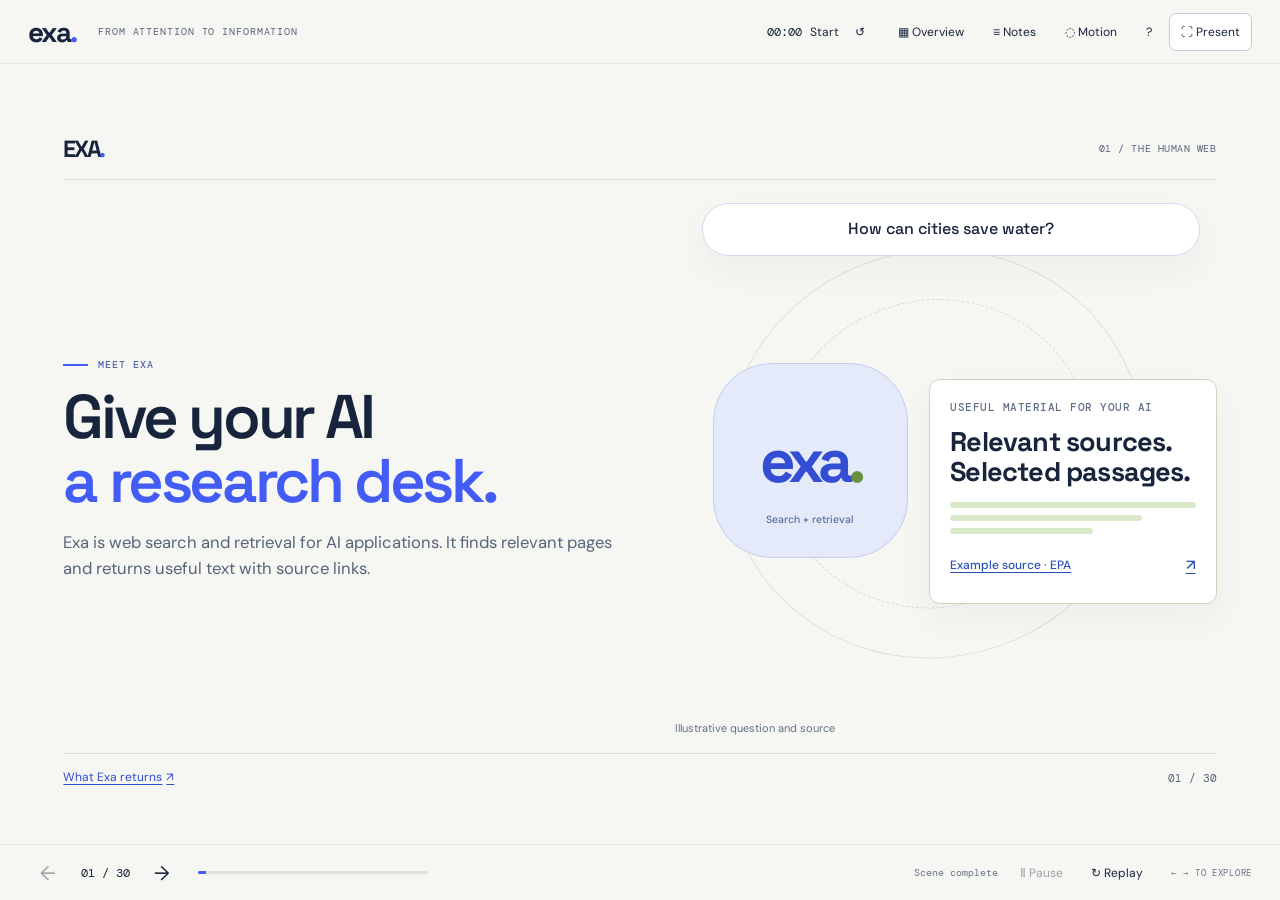
==== commit 178e619c: "Unify Exa deck and expand clearer animated story to 30 slides" ====
--- a/index.html
+++ b/index.html
@@ -1 +1,47 @@
-<!doctype html><html lang="en"><head><meta charset="utf-8"><meta name="viewport" content="width=device-width,initial-scale=1"><meta name="theme-color" content="#0b1020"><title>Exa — From attention to information</title><meta name="description" content="A visual story about Exa, search for AI, and the journey from a busy web to useful evidence."><link rel="preconnect" href="https://fonts.googleapis.com"><link rel="preconnect" href="https://fonts.gstatic.com" crossorigin><link href="https://fonts.googleapis.com/css2?family=DM+Mono:wght@400;500&family=DM+Sans:wght@400;500;600;700&family=Space+Grotesk:wght@400;500;600;700&display=swap" rel="stylesheet"><link rel="stylesheet" href="story.css?v=df8bd4ccfa59"></head><body><div class="app"><header class="toolbar"><a class="brand" href="#0" aria-label="Presentation home">exa<span>.</span></a><span class="deck-name">From attention to information</span><div class="tools"><span id="timer">00:00</span><button id="timerBtn" title="Start or pause timer">Start</button><button id="timerReset" aria-label="Reset timer">↺</button><button id="overviewBtn" title="Overview (O)">▦ <span>Overview</span></button><button id="notesBtn" aria-pressed="false" title="Speaker notes (N)">≡ <span>Notes</span></button><button id="motionBtn" aria-pressed="false" title="Reduced motion">◌ <span>Motion</span></button><button id="helpBtn" aria-label="Keyboard help">?</button><button id="presentBtn" class="present" title="Fullscreen (F)">⛶ <span>Present</span></button></div></header><main class="stage-wrap"><div id="stage" class="stage" aria-label="Presentation slides"></div></main><footer class="bottom-bar"><button id="prev" aria-label="Previous slide">←</button><button id="next" aria-label="Next slide">→</button><span id="counter"></span><div class="progress-track"><div id="progress"></div></div><button id="replayBtn" title="Replay scene (R)">↻ Replay scene</button><span class="key-hint">← → NAVIGATE</span></footer></div><div id="modal" hidden></div><div id="toast" hidden></div><script src="story.js?v=6b94d4b568dd"></script></body></html>
+<!doctype html>
+<html lang="en">
+<head>
+  <meta charset="utf-8">
+  <meta name="viewport" content="width=device-width,initial-scale=1">
+  <meta name="theme-color" content="#f6f6f2">
+  <title>Exa — From attention to information</title>
+  <meta name="description" content="A 30-slide visual story about Exa: web search and retrieval built for AI applications.">
+  <link rel="preconnect" href="https://fonts.googleapis.com">
+  <link rel="preconnect" href="https://fonts.gstatic.com" crossorigin>
+  <link href="https://fonts.googleapis.com/css2?family=DM+Mono:wght@400;500&family=DM+Sans:wght@400;500;600;700&family=Space+Grotesk:wght@400;500;600;700&display=swap" rel="stylesheet">
+  <link rel="stylesheet" href="story.css?v=768720dc03e0">
+  <link rel="stylesheet" href="scenes.css?v=870674f42675">
+</head>
+<body>
+  <div class="app">
+    <header class="toolbar">
+      <a class="brand" href="#0" aria-label="Presentation home">exa<span>.</span></a>
+      <span class="deck-name">From attention to information</span>
+      <div class="tools">
+        <div class="timer-group"><output id="timer" aria-label="Presentation timer">00:00</output><button id="timerBtn" aria-label="Start timer">Start</button><button id="timerReset" aria-label="Reset timer" title="Reset timer">↺</button></div>
+        <button id="overviewBtn" aria-label="Slide overview" title="Overview (O)">▦ <span>Overview</span></button>
+        <button id="notesBtn" aria-pressed="false" aria-label="Speaker notes" title="Speaker notes (N)">≡ <span>Notes</span></button>
+        <button id="motionBtn" aria-pressed="false" aria-label="Reduced motion" title="Reduced motion">◌ <span>Motion</span></button>
+        <button id="helpBtn" aria-label="Keyboard help" title="Keyboard help (?)">?</button>
+        <button id="presentBtn" aria-label="Fullscreen presentation" title="Fullscreen (F)">⛶ <span>Present</span></button>
+      </div>
+    </header>
+    <main class="stage-wrap">
+      <div id="stage" class="stage" aria-label="Presentation slides"></div>
+      <aside id="notes" class="notes-panel" aria-label="Speaker notes" hidden></aside>
+    </main>
+    <footer class="bottom-bar">
+      <div class="navigation"><button id="prev" aria-label="Previous slide">←</button><span id="counter"></span><button id="next" aria-label="Next slide">→</button></div>
+      <div class="progress-track" aria-hidden="true"><div id="progress"></div></div>
+      <div class="scene-controls"><span id="sceneState">Scene ready</span><button id="pauseBtn" aria-label="Pause scene" title="Pause or resume scene (P)">Ⅱ <span>Pause</span></button><button id="replayBtn" aria-label="Replay scene" title="Replay scene (R)">↻ <span>Replay</span></button></div>
+      <span class="key-hint">← → TO EXPLORE</span>
+    </footer>
+  </div>
+  <div id="modal" hidden></div>
+  <div id="toast" role="status" hidden></div>
+  <div id="announcement" class="sr-only" aria-live="polite" aria-atomic="true"></div>
+  <script src="slides.js?v=fc14cbf585b5"></script>
+  <script src="scenes.js?v=dc29e0704889"></script>
+  <script src="story.js?v=40ea6f9966d1"></script>
+</body>
+</html>
--- a/story.css
+++ b/story.css
@@ -1,28 +1,8 @@
-:root{--ink:#17243b;--blue:#425cf5;--mint:#ccf7a0;--paper:#f6f6f2;--muted:#64728a;--line:#d6deeb;--sans:'DM Sans',sans-serif;--display:'Space Grotesk',sans-serif;--mono:'DM Mono',monospace}*{box-sizing:border-box}html,body{margin:0;background:#0c1020;color:var(--ink);font-family:var(--sans)}button,a{font:inherit}button{cursor:pointer}button:focus-visible,a:focus-visible{outline:2px solid #b9d5ff;outline-offset:4px}.app{min-height:100dvh;display:flex;flex-direction:column}.toolbar{height:58px;padding:0 22px;display:flex;gap:20px;align-items:center;color:white}.brand{font:700 25px var(--display);letter-spacing:-2px;color:white;text-decoration:none}.brand span{color:var(--mint)}.deck-name{font:10px var(--mono);color:#929eb9;text-transform:uppercase;letter-spacing:.1em}.tools{margin-left:auto;display:flex;gap:5px;align-items:center}.tools button{background:transparent;border:1px solid transparent;color:#bfcae0;font:11px var(--mono);border-radius:5px;padding:8px}.tools button:hover,.tools button[aria-pressed=true]{background:#25324a;border-color:#445873}.tools .present{background:#f1f3f7;color:#1b2842}.tools #timer{font:11px var(--mono);color:var(--mint);margin-right:5px}.stage-wrap{display:flex;align-items:center;justify-content:center;flex:1;padding:4px 20px 8px}.stage{position:relative;width:min(100%,calc((100dvh - 118px)*16/9));aspect-ratio:16/9;container-type:inline-size;overflow:hidden;box-shadow:0 25px 90px #0007;background:var(--paper)}.slide{position:absolute;inset:0;visibility:hidden;opacity:0;background:var(--paper);transition:opacity .32s}.slide.active{visibility:visible;opacity:1;z-index:1}.slide-inner{height:100%;padding:3% 4.3% 2.2%;display:flex;flex-direction:column;overflow:hidden}.slide-header,.slide-footer{display:flex;justify-content:space-between;gap:15px;font:.65cqw var(--mono);letter-spacing:.07em;text-transform:uppercase;color:#758197;flex-shrink:0}.slide-header{align-items:center}.slide-header .wordmark{font:700 1.7cqw var(--display);letter-spacing:-.12em;color:var(--ink)}.slide-header .wordmark b{color:var(--blue)}.slide-footer a{color:inherit;text-decoration:none;border-bottom:1px solid #b6c1d1;line-height:1.7}.slide-footer .sources{max-width:85%}.content{position:relative;display:flex;flex-direction:column;flex:1;min-height:0;padding:2.2% 0 1.5%;gap:1.4cqw}.copy{position:relative;z-index:4}.eyebrow{font:500 .73cqw var(--mono);letter-spacing:.13em;text-transform:uppercase;color:var(--blue);margin-bottom:.9cqw;display:flex;align-items:center;gap:.8cqw}.eyebrow:before{content:'';width:2cqw;height:1px;background:currentColor}h1,h2,p{margin:0}h1,h2{font:600 4.25cqw/.99 var(--display);letter-spacing:-.058em}h1{font-size:5.8cqw}h1 em,h2 em{font-style:normal;color:var(--blue)}.lede{font-size:1.18cqw;line-height:1.48;color:#607086;max-width:52em;margin-top:1.15cqw}.visual{position:relative;flex:1;min-height:0;isolation:isolate}.caption{position:absolute;bottom:0;left:0;color:#7d8ba1;font:.63cqw/1.5 var(--mono);letter-spacing:.04em;z-index:8}.dark{background:#10182b;color:#f2f4fa}.dark .wordmark,.dark .wordmark b{color:white}.dark .eyebrow{color:#b7c5ff}.dark h1 em,.dark h2 em{color:var(--mint)}.dark .lede{color:#bdc8db}.dark .slide-header,.dark .slide-footer,.dark .caption{color:#8394b3}.dark .slide-footer a{border-color:#52627c}.blue{background:var(--blue);color:white}.blue h1 em,.blue h2 em{color:var(--mint)}.blue .lede{color:#e2e8ff}.blue .eyebrow,.blue .wordmark,.blue .wordmark b{color:var(--mint)}.blue .slide-header,.blue .slide-footer,.blue .caption{color:#d5deff}.layout-hero .copy{width:56%;padding-top:2cqw}.layout-hero h1{font-size:5.5cqw}.layout-hero .lede{max-width:31em;font-size:1.3cqw}.layout-hero .visual{position:absolute;inset:0 0 0 47%;z-index:1}.layout-hero .caption{left:9%;bottom:2%}.layout-split .content{display:grid;grid-template-columns:42% 54%;gap:4%;align-items:center}.layout-split .visual{height:100%;max-height:100%}.layout-split h2{font-size:4.3cqw}.layout-wide .copy{display:grid;grid-template-columns:49% 47%;column-gap:4%;align-items:end}.layout-wide .eyebrow{grid-column:1/-1}.layout-wide .lede{margin:0}.layout-wide h2{font-size:3.6cqw}.layout-statement .copy{text-align:center;max-width:80%;margin:0 auto}.layout-statement .eyebrow{justify-content:center}.layout-statement .lede{margin:1cqw auto 0}.layout-statement h2{font-size:4.5cqw}.layout-metric .content{display:grid;grid-template-columns:46% 48%;gap:6%;align-items:center}.layout-metric .visual{height:100%}.flow-hint{font:.76cqw var(--mono);letter-spacing:.06em;text-transform:uppercase;color:#8694ad}.pill{display:inline-block;border:1px solid #cbd7ea;border-radius:20px;padding:.6cqw .9cqw;font:.75cqw var(--mono);background:#fff9}.dark .pill{border-color:#4e5c78;background:#ffffff08;color:#b9c9e4}.pills{display:flex;flex-wrap:wrap;gap:.6cqw}.fade-up{opacity:1}.active .fade-up{animation:fade-up .7s both;animation-delay:var(--d,.2s)}@keyframes fade-up{from{opacity:0;transform:translateY(20px)}to{opacity:1;transform:none}}
-/* Scene 01: an attention-built interface, physically selected */
-.search-scene{position:absolute;inset:2% 1% 7%;perspective:1000px}.serp{position:absolute;left:12%;top:4%;width:78%;padding:1.65cqw;border:1px solid #4b5b78;border-radius:12px;background:#f7f9fd;box-shadow:0 30px 70px #0005;transform:rotateY(-8deg) rotateZ(3deg);color:#23334d}.serp.chrome{transform:rotateY(-10deg) rotateZ(-3deg)}.serp-top{display:flex;align-items:center;gap:.5cqw;border-bottom:1px solid #dbe2ee;padding-bottom:.9cqw;margin-bottom:.8cqw}.serp-top i{width:.4cqw;height:.4cqw;border-radius:50%;background:#c8d2e1}.serp-top span{font:.6cqw var(--mono);margin-left:auto;color:#7a8ba3}.search-field{padding:.8cqw;border:1px solid #dbe3f1;border-radius:20px;font:500 1.1cqw var(--sans);box-shadow:0 5px 12px #27416209}.serp-nav{font:.61cqw var(--mono);color:#7d8aa0;padding:.85cqw 0;border-bottom:1px solid #e2e8f2}.search-result{padding:.8cqw .6cqw;border-radius:6px;position:relative;margin:.55cqw 0;background:#f7f9fc}.search-result.sponsored{background:#fff5e7;border:1px solid #f3dec4}.search-result small{font:.58cqw var(--mono);text-transform:uppercase;color:#8c7b64;display:block;margin-bottom:.4cqw}.search-result h3{font:500 1.05cqw var(--display);letter-spacing:-.02em;color:#344fbd;margin:0 0 .35cqw}.search-result p{font:.76cqw/1.45 var(--sans);color:#7f8b9e}.search-result.useful{border:1px solid #bbc9f9;background:#eaf0ff}.search-result.useful small{color:#4563c0}.search-result.useful:after{content:'USEFUL SOURCE';position:absolute;right:0;bottom:0;transform:translate(18%,42%);padding:.6cqw .8cqw;background:var(--mint);color:#2f4929;border-radius:5px;font:500 .6cqw var(--mono);box-shadow:0 8px 20px #2e4a2c22}.scan-beam{position:absolute;left:4%;right:4%;height:3px;background:var(--mint);box-shadow:0 0 15px #c8ff91;top:62%;z-index:6;transform:rotateZ(3deg);opacity:0}.eye-marker{position:absolute;left:0;top:57%;padding:.65cqw;background:var(--mint);color:#274020;border-radius:100%;font:1.4cqw var(--display);z-index:7;opacity:0}.active .scan-scene .serp{animation:serp-arrive 1s both}.active .scan-scene .scan-beam{animation:scan-line 3.7s both}.active .scan-scene .eye-marker{animation:scan-eye 3.7s both}.active .scan-scene .search-result:not(.useful),.active .scan-scene .serp-nav{animation:discard 3.7s both}.active .scan-scene .useful{animation:select-source 3.7s both}.active .scan-scene .useful:after{animation:badge-in 3.7s both}.scan-scene .search-result:not(.useful),.scan-scene .serp-nav{opacity:.28}.scan-scene .useful{transform:translateX(-5px);box-shadow:0 10px 30px #4263ba22}.scan-scene .eye-marker{opacity:1}.hero-search .serp{top:13%;left:4%;width:94%;transform:rotateY(-12deg) rotateZ(5deg);box-shadow:-20px 30px 90px #0007}.hero-search .serp-nav{opacity:.45}.hero-search .search-result{opacity:.75}.hero-search .useful{opacity:1}.hero-search .caption{left:4%}.active .hero-search .serp{animation:hero-page 1.7s cubic-bezier(.18,.8,.2,1) both}.active .hero-search .useful{animation:hero-select 3s both}@keyframes hero-page{from{opacity:0;transform:translateX(30%) rotateY(-25deg) rotateZ(12deg)}to{opacity:1;transform:rotateY(-12deg) rotateZ(5deg)}}@keyframes hero-select{0%,45%{box-shadow:none;transform:none}100%{box-shadow:0 0 0 3px #ccf7a0,0 16px 45px #17284355;transform:translateX(-18px)}}@keyframes serp-arrive{from{opacity:0;transform:translateY(25px) rotateZ(7deg)}to{opacity:1;transform:rotateY(-8deg) rotateZ(3deg)}}@keyframes scan-line{0%,12%{top:18%;opacity:0}20%{opacity:1}52%{top:62%;opacity:1}68%,100%{top:62%;opacity:0}}@keyframes scan-eye{0%,25%{top:15%;opacity:0}55%,100%{top:57%;opacity:1}}@keyframes discard{0%,55%{opacity:1}80%,100%{opacity:.28}}@keyframes select-source{0%,55%{transform:none;box-shadow:none}85%,100%{transform:translateX(-5px);box-shadow:0 10px 30px #4263ba22}}@keyframes badge-in{0%,60%{opacity:0;transform:translate(18%,80%)}85%,100%{opacity:1;transform:translate(18%,42%)}}
-/* Scene 02: page content breaks into explicit context pieces */
-.processing-scene{position:absolute;inset:3% 0 8%;display:flex;align-items:center}.processing-sheet{width:41%;border:1px solid #48607f;border-radius:9px;background:#192a42;padding:1.5cqw;transform:rotate(-4deg);box-shadow:0 22px 40px #0003}.processing-sheet .sheet-label{font:.66cqw var(--mono);color:#8aa0bf}.text-strip{padding:.6cqw .7cqw;margin:.6cqw 0;border-radius:4px;font:.78cqw var(--mono);border:1px solid #50617d;background:#263a54;color:#aebed3;white-space:nowrap}.text-strip.good{background:#d7f3ac;color:#355028;border-color:#b7d38e}.context-bin{position:absolute;right:0;width:38%;padding:1.5cqw;border:1px solid #647ba6;border-radius:12px;background:#202e49;box-shadow:0 0 50px #5d7cf322}.context-bin strong{font:600 1.7cqw var(--display);color:#edf3ff}.context-bin p{font:.8cqw/1.4 var(--mono);color:#9cb0d0;margin-top:1cqw}.context-tray{height:10cqw;position:relative;border-top:1px solid #4f6283;margin-top:1cqw;display:flex;flex-direction:column;gap:.5cqw;padding-top:1cqw}.context-tray i{height:1.3cqw;background:#5f7193;border-radius:3px;width:var(--w);opacity:.7}.context-tray i.good{background:var(--mint)}.processing-bridge{position:absolute;left:43%;width:16%;height:1px;background:#5e7497}.processing-bridge:after{content:'→';position:absolute;right:0;top:-1cqw;color:#a0b6d8;font:1.5cqw var(--display)}.processing-foot{position:absolute;bottom:0;left:0;right:0;color:#a7b8d1;font:.76cqw var(--mono)}.active .processing-sheet .text-strip{animation:process-text 4.3s both;animation-delay:calc(var(--i)*.12s)}.active .context-tray i{animation:context-build 4.3s both;animation-delay:calc(var(--i)*.1s)}.processing-sheet .text-strip{opacity:.3}.active .context-bin{animation:context-lit 4.3s both}@keyframes process-text{0%,25%{opacity:1;transform:translateX(0)}48%{opacity:1;transform:translateX(38%) translateY(-2px)}67%{opacity:0;transform:translateX(125%)}68%,100%{opacity:.3;transform:translateX(0)}}@keyframes context-build{0%,44%{opacity:0;transform:scaleX(.1);transform-origin:left}72%,100%{opacity:.7;transform:scaleX(1)}}@keyframes context-lit{0%,42%{box-shadow:none}80%,100%{box-shadow:0 0 50px #5d7cf322}}
-/* Information fan-out and economic incentive */
-.fanout{position:absolute;inset:3% 0 8%;display:grid;grid-template-columns:25% 12% 63%;align-items:center}.request-orb{aspect-ratio:1;border-radius:50%;border:1px solid #60739c;background:radial-gradient(circle at 35% 30%,#3f527e,#1a2843);display:flex;flex-direction:column;align-items:center;justify-content:center;text-align:center;color:white;box-shadow:0 0 50px #5072b625;padding:1cqw}.request-orb strong{font:600 2cqw var(--display);letter-spacing:-.05em}.request-orb small{font:.68cqw var(--mono);color:#9fb0cf;margin-top:.6cqw}.fan-wire{height:60%;border-left:1px solid #62779d;border-top:1px solid #62779d;border-bottom:1px solid #62779d;margin:0 25%;position:relative}.fan-wire:before{content:'';position:absolute;left:-100%;right:100%;top:50%;height:1px;background:#62779d}.fan-cards{display:grid;grid-template-columns:1fr 1fr;gap:1cqw}.fan-card{border:1px solid #415675;background:#1a2b45;border-radius:7px;padding:1.4cqw;color:#bbcae0;font:1cqw var(--display)}.fan-card small{font:.65cqw var(--mono);display:block;color:#6e86aa;margin-top:.65cqw}.active .fan-card{animation:fan-emerge .8s both;animation-delay:calc(.5s + var(--i)*.3s)}@keyframes fan-emerge{from{opacity:0;transform:translate(-70px,0) scale(.65)}to{opacity:1;transform:none}}.incentives{display:grid;grid-template-columns:1fr 1fr;gap:4%;height:100%;align-items:center}.economy{padding:2.8cqw;border-radius:14px;background:#ffffff05;border:1px solid #364b6b;position:relative;min-height:23cqw}.economy.info{background:#193d3d;border-color:#47746a}.economy .who{font:.78cqw var(--mono);letter-spacing:.05em;color:#9eb0ce;text-transform:uppercase}.economy h3{font:600 3.3cqw/.95 var(--display);letter-spacing:-.05em;margin:1.2cqw 0;color:white}.economy.info h3{color:var(--mint)}.economy .pay{font:1.1cqw/1.4 var(--sans);color:#b5c7df;max-width:90%}.economy .channel{height:3px;margin:2.5cqw 0 1.4cqw;background:#2d4669;position:relative;overflow:hidden}.economy .channel:after{content:'';position:absolute;inset:0;background:#a0b7e0;transform:scaleX(1);transform-origin:left}.economy.info .channel:after{background:var(--mint)}.economy .outcome{font:.73cqw var(--mono);color:#92a8c7}.active .economy .channel:after{animation:channel-flow 2.5s .5s both}@keyframes channel-flow{from{transform:scaleX(0)}to{transform:scaleX(1)}}
-/* Exa desk / return contract */
-.desk{position:absolute;inset:3% 1% 7%;display:flex;align-items:center;justify-content:center;gap:3%}.desk-query{position:absolute;top:0;left:10%;right:10%;padding:1.2cqw 1.6cqw;background:#eaf0ff;border:1px solid #c4d3f7;border-radius:100px;text-align:center;font:500 1.15cqw var(--display)}.exa-orb{width:21%;aspect-ratio:1;border-radius:30%;background:var(--blue);display:grid;place-items:center;font:700 3.9cqw var(--display);letter-spacing:-.1em;color:white;box-shadow:0 20px 60px #425cf536}.desk-source{position:absolute;top:33%;left:4%;width:22%;padding:1.2cqw;background:#fff;border:1px solid #d9e1ec;border-radius:8px;box-shadow:0 10px 25px #24334d10}.desk-source small{font:.65cqw var(--mono);color:#7d8fa9}.desk-source .doc-line{display:block;height:.4cqw;background:#dfe7f1;margin:.7cqw 0}.desk-output{position:absolute;right:1%;top:33%;width:31%;border:1px solid #b2d294;background:#eef9df;border-radius:9px;padding:1.5cqw}.desk-output strong{font:600 1.55cqw var(--display);letter-spacing:-.02em}.desk-output p{font:1cqw/1.5 var(--sans);margin:.6cqw 0}.desk-output code{font:.67cqw var(--mono);color:#57734c}.desk-connector{position:absolute;top:53%;height:1px;width:9%;background:#9aaccc}.desk-connector.left{left:27%}.desk-connector.right{right:32%}.active .desk-query{animation:query-to-desk 3.6s both}.active .desk-output{animation:desk-deliver 3.6s both}.active .desk-source{animation:desk-read 3.6s both}.active .exa-orb{animation:desk-process 3.6s both}@keyframes query-to-desk{0%{opacity:0;transform:translateY(-25px)}20%,100%{opacity:1;transform:none}}@keyframes desk-read{0%,20%{opacity:.2;transform:rotate(-8deg) translateX(-30px)}40%,100%{opacity:1;transform:none}}@keyframes desk-process{0%,25%{box-shadow:none}50%{box-shadow:0 0 0 15px #425cf515,0 20px 60px #425cf555}100%{box-shadow:0 20px 60px #425cf536}}@keyframes desk-deliver{0%,55%{opacity:0;transform:translateX(-35px) scale(.95)}80%,100%{opacity:1;transform:none}}.role-pair{height:100%;display:grid;grid-template-columns:1fr 1fr;gap:3%;align-items:center}.role-card{padding:3cqw;border:1px solid #d7e0ed;border-radius:13px;background:white;position:relative}.role-card.main{background:var(--blue);color:white;border:0}.role-card .role-label{font:.8cqw var(--mono);color:#8ca0c0;text-transform:uppercase}.role-card.main .role-label{color:#bac8ff}.role-card h3{font:600 3.1cqw/.95 var(--display);letter-spacing:-.05em;margin:1.1cqw 0 1.6cqw}.role-card p{font:1.15cqw/1.6 var(--sans);color:#6e7e96}.role-card.main p{color:#dce5ff}
-/* Shared map: document cards become a spatial index, query enters */
-.map-scene{position:absolute;inset:2% 0 7%;border-radius:15px;background:radial-gradient(ellipse at 58% 50%,#dfe8ff 0%,#f6f6f2 65%);overflow:hidden}.map-scene:before{content:'';position:absolute;inset:0;background-image:radial-gradient(#8da2ca .7px,transparent .7px);background-size:20px 20px;opacity:.28}.map-label{position:absolute;font:.66cqw var(--mono);letter-spacing:.08em;text-transform:uppercase;color:#7184a2}.map-label.top{left:3%;top:5%}.map-label.bottom{left:3%;bottom:5%}.map-region{position:absolute;border:1px dashed #9eb2e5;background:#9eb7ff12;border-radius:50%;width:29%;height:56%;left:51%;top:19%}.map-region.second{width:22%;height:44%;left:16%;top:10%;border-color:#c7b5cf;background:#dcc4e918}.map-dot{position:absolute;left:var(--x);top:var(--y);width:.65cqw;height:.65cqw;background:#6984cd;border-radius:50%;box-shadow:0 0 0 3px #a4b6df14}.map-dot.topic{background:#425cf5;width:.85cqw;height:.85cqw}.map-dot.other{background:#b5a6c2}.active .map-dot{animation:map-assemble 3.4s both;animation-delay:calc(var(--i)*.018s)}@keyframes map-assemble{0%,12%{transform:translate(var(--sx),var(--sy)) scale(2.6);opacity:.15;border-radius:2px}62%,100%{transform:none;opacity:1;border-radius:50%}}.map-tag{position:absolute;font:500 1.05cqw var(--display);padding:.75cqw 1cqw;background:white;border:1px solid #bfceea;border-radius:6px;box-shadow:0 10px 25px #253f6510;z-index:3;max-width:37%;color:#405b87}.map-tag.q{background:var(--blue);color:white;border-color:var(--blue);left:4%;top:51%}.map-tag.related{left:52%;top:32%}.map-tag.related.second{left:44%;top:66%}.map-tag.off{left:14%;top:15%;color:#9c8faa;border-color:#d6c9e0;font-size:.86cqw}.map-wire{position:absolute;left:25%;top:57%;width:37%;height:1px;background:#7e99db;transform:rotate(-13deg);transform-origin:left}.map-query-ring{position:absolute;width:10cqw;height:10cqw;border:2px solid #425cf577;border-radius:50%;left:53%;top:30%;box-shadow:0 0 0 1.2cqw #425cf508}.active .query-map .map-tag.q{animation:map-query 3.8s both}.active .query-map .map-query-ring{animation:map-match 3.8s both}.active .query-map .map-tag.related{animation:map-result 3.8s both}.active .map-tag{animation:map-result 3.4s both}.active .map-wire{animation:wire-grow 2.7s .4s both}@keyframes map-query{0%,30%{opacity:0;transform:translateX(-35px)}55%,100%{opacity:1;transform:none}}@keyframes map-match{0%,45%{opacity:0;transform:scale(.2)}70%,100%{opacity:1;transform:scale(1)}}@keyframes map-result{0%,55%{opacity:0;transform:translateY(10px)}80%,100%{opacity:1;transform:none}}@keyframes wire-grow{from{clip-path:inset(0 100% 0 0)}to{clip-path:inset(0)}}.map-stages{position:absolute;bottom:2%;right:2%;display:flex;gap:.4cqw;z-index:5}.map-stages span{font:.58cqw var(--mono);border:1px solid #d2dceb;background:#f8faff;padding:.45cqw .6cqw;border-radius:4px}.map-stages .on{background:#425cf5;color:white;border-color:#425cf5}.exact-panel{position:absolute;left:5%;top:20%;width:38%;background:#fff;border:1px solid #cfd9e9;border-radius:10px;padding:2cqw}.exact-panel.right{left:auto;right:5%;background:#e8edff;border-color:#a5b5ed}.exact-panel h3{font:600 2cqw var(--display);letter-spacing:-.04em;margin:1cqw 0}.exact-panel small{font:.7cqw var(--mono);color:#7b8fad}.exact-panel p{font:1cqw/1.5 var(--sans);color:#7084a4}.rank-scene{position:absolute;inset:4% 5% 8%}.rank-card{position:absolute;left:8%;right:8%;padding:1.25cqw 1.6cqw;background:white;border:1px solid #cfdbed;border-radius:8px;display:flex;align-items:center;gap:1.5cqw;top:var(--end);box-shadow:0 8px 20px #22385409}.rank-card strong{font:600 1.45cqw var(--display);color:#425cf5}.rank-card p{font:1cqw var(--sans);color:#566e90}.rank-card.good{background:#edf6e3;border-color:#b6d796}.rank-card.dim{opacity:.36}.active .rank-card{animation:rank-order 3.7s both;animation-delay:calc(var(--i)*.08s)}@keyframes rank-order{0%,25%{top:var(--start);transform:rotate(var(--rot));opacity:.65}62%,100%{top:var(--end);transform:none}}
-/* The passage physically leaves a page, carrying its source */
-.extract-scene{position:absolute;inset:3% 1% 8%;overflow:hidden}.doc-sheet{position:absolute;left:var(--left);top:var(--top);width:32%;height:78%;background:white;border:1px solid #c9d6ea;border-radius:7px;padding:1.2cqw;box-shadow:0 20px 40px #293c6015;transform:rotate(var(--angle));z-index:var(--z)}.doc-sheet .doc-title{font:600 1cqw var(--display);color:#60779e;margin-bottom:1cqw}.doc-sheet i{display:block;height:.35cqw;margin:.75cqw 0;background:#dfe6ef;border-radius:2px;width:var(--w,100%)}.doc-sheet i.hit{background:#c5eca0;height:.7cqw}.extract-destination{position:absolute;right:1%;top:16%;width:35%;height:70%;border:1px dashed #95b27d;border-radius:12px;background:#eff7e3}.extract-destination>span{position:absolute;top:1cqw;left:1.4cqw;color:#789366;font:.67cqw var(--mono)}.lifted-passage{position:absolute;left:var(--fromx);top:var(--fromy);width:27%;padding:1.05cqw;background:#d9f2b6;border:1px solid #b0d783;border-radius:6px;box-shadow:0 10px 20px #3b563b16;z-index:8;transform:translate(var(--tx),var(--ty));opacity:1}.lifted-passage strong{display:block;font:500 .95cqw/1.3 var(--display);color:#3d572e}.lifted-passage small{font:.6cqw var(--mono);color:#69825b;display:block;margin-top:.7cqw;border-top:1px solid #b4cf97;padding-top:.5cqw}.active .lifted-passage{animation:extract-lift 4.5s both;animation-delay:calc(var(--i)*.15s)}.active .doc-sheet{animation:pages-dim 4.5s both}.doc-sheet{opacity:.45}.active .extract-destination{animation:tray-in 4.5s both}@keyframes extract-lift{0%,28%{transform:translate(0,0);opacity:0}38%{opacity:1;transform:translate(0,-8px)}74%,100%{opacity:1;transform:translate(var(--tx),var(--ty))}}@keyframes pages-dim{0%,45%{opacity:1}80%,100%{opacity:.45}}@keyframes tray-in{0%,30%{opacity:0}50%,100%{opacity:1}}.evidence-card{background:white;border:1px solid #cbd8ed;box-shadow:0 20px 60px #30456812;border-radius:12px;padding:2.2cqw;position:absolute;left:11%;right:11%;top:14%;bottom:14%;display:flex;flex-direction:column;justify-content:center}.evidence-card .quote{font:500 2.2cqw/1.25 var(--display);letter-spacing:-.03em;color:#23395a}.evidence-card .source-thread{margin-top:1.8cqw;padding:1cqw 1.2cqw;border-radius:6px;background:#edf4e5;border:1px solid #c5dcb0;color:#607b49;font:.9cqw var(--mono)}.active .source-thread{animation:source-tether 3.5s both}@keyframes source-tether{0%,30%{opacity:0;transform:translateY(22px)}70%,100%{opacity:1;transform:none}}
-/* Comparison, controls, outcome */
-.comparison{display:grid;grid-template-columns:1fr 1fr 1fr;gap:1.4cqw;height:100%;align-items:center}.comparison article{padding:2cqw 1.9cqw;border-radius:12px;background:#e9edf4;border:1px solid #d2dbe8;min-height:21cqw}.comparison article.exa{background:#425cf5;border-color:#425cf5;color:white}.comparison .product{font:600 1.9cqw/1.1 var(--display);letter-spacing:-.04em}.comparison small{font:.7cqw var(--mono);color:#8391a7;display:block;margin-bottom:1.1cqw}.comparison .exa small{color:#c5d0ff}.comparison .job{font:1.12cqw/1.45 var(--sans);margin:1.4cqw 0;color:#536780}.comparison .exa .job{color:#ecf0ff}.comparison .footer{font:.75cqw/1.6 var(--mono);color:#7a8da8;border-top:1px solid #c9d2e0;padding-top:1.2cqw}.comparison .exa .footer{color:#cbd7ff;border-color:#879af5}.control-scene{position:absolute;inset:4% 3% 8%;display:grid;grid-template-columns:1fr 1fr;gap:2cqw;align-items:center}.control-list{display:grid;gap:.9cqw}.control-row{display:flex;justify-content:space-between;align-items:center;padding:1.1cqw 1.3cqw;border:1px solid #d4deed;border-radius:7px;background:white;font:1cqw var(--sans);color:#7385a0}.control-row strong{font:500 .9cqw var(--mono);color:#4863b8}.control-out{border:1px solid #b8d29b;background:#f0f8e5;border-radius:9px;padding:2cqw}.control-out strong{font:600 2.2cqw/1.1 var(--display);letter-spacing:-.04em}.control-out p{font:1cqw/1.5 var(--sans);color:#718762;margin-top:1.1cqw}.active .control-row{animation:fade-up .65s both;animation-delay:calc(var(--i)*.22s)}.active .control-out{animation:desk-deliver 3.4s both}.metric{position:absolute;inset:10% 0 10%;display:flex;flex-direction:column;justify-content:center}.metric .number{font:600 7.6cqw/.9 var(--display);letter-spacing:-.07em;color:var(--blue)}.dark .metric .number{color:var(--mint)}.metric .label{font:1.12cqw/1.45 var(--sans);color:#6980a4;margin-top:1.3cqw}.dark .metric .label{color:#b6c7e0}.metric .scope{font:.71cqw/1.5 var(--mono);color:#8394af;margin-top:1.4cqw}.token-grid{display:grid;grid-template-columns:repeat(20,1fr);gap:.3cqw;margin:1.4cqw 0;width:100%}.token-grid i{height:1.1cqw;border-radius:2px;background:#bdc9e3;opacity:.14}.token-grid i.keep{background:#70a54a;opacity:1}.active .token-grid i{animation:tokens-remove 4s both;animation-delay:calc(var(--i)*.007s)}.active .token-grid i.keep{animation:none}@keyframes tokens-remove{0%,30%{opacity:1;transform:scale(1)}70%,100%{opacity:.14;transform:scale(.8)}}.demo-scene{position:absolute;inset:4% 3% 8%}.demo-query{padding:1.4cqw 1.6cqw;background:#e6edff;border:1px solid #c1d0f5;border-radius:10px;font:500 1.5cqw/1.3 var(--display);letter-spacing:-.025em}.demo-query small{display:block;font:.68cqw var(--mono);color:#7185b0;margin-bottom:.7cqw}.demo-result{display:flex;align-items:center;gap:1.4cqw;margin-top:1.3cqw;padding:1.5cqw;background:white;border:1px solid #d1dced;border-radius:9px}.profile-avatar{height:4cqw;width:4cqw;border-radius:50%;background:#dce5fa;display:grid;place-items:center;color:#667fae;font:600 1.5cqw var(--display);flex-shrink:0}.demo-result strong{font:600 1.4cqw var(--display)}.demo-result p{font:1cqw/1.5 var(--sans);color:#7588a5;margin-top:.5cqw}.demo-result mark{background:#d7f1b4;padding:0 .2em}.demo-label{font:.65cqw var(--mono);color:#91a0b7;margin-top:.8cqw}.active .demo-result{animation:desk-deliver 3.5s both}.payoff{position:absolute;inset:5% 2% 8%;display:grid;grid-template-columns:1fr .3fr 1fr .3fr 1fr;align-items:center}.payoff .stage-block{padding:1.6cqw 1.3cqw;border-radius:10px;background:#eef2f9;border:1px solid #d4deec;text-align:center;min-height:14cqw;display:flex;flex-direction:column;justify-content:center}.payoff .stage-block.exa{background:#425cf5;color:white;border:0}.payoff .stage-block.answer{background:#eaf6db;border-color:#b7d294}.payoff .stage-block strong{font:600 2cqw/1.1 var(--display);letter-spacing:-.04em}.payoff .stage-block small{font:.76cqw/1.5 var(--mono);color:#7c90af;margin-top:1cqw}.payoff .stage-block.exa small{color:#c7d4ff}.payoff .connector{height:2px;background:#c7d3e8;position:relative;overflow:hidden}.payoff .connector:after{content:'';position:absolute;inset:0;background:#425cf5;transform-origin:left}.active .payoff .connector:after{animation:channel-flow 1.2s 1s both}.active .payoff .connector.second:after{animation-delay:2.3s}.active .payoff .stage-block.model{animation:desk-deliver 2.8s both}.active .payoff .stage-block.answer{animation:desk-deliver 4.7s both}.benefits{display:grid;grid-template-columns:repeat(3,1fr);gap:2cqw;height:100%;align-items:center}.benefit{border-top:2px solid var(--blue);padding:2cqw 0}.benefit b{font:600 3.6cqw var(--display);letter-spacing:-.05em;color:var(--blue)}.benefit p{font:1.2cqw/1.5 var(--sans);color:#6e819e;margin-top:1cqw}.check-grid{display:grid;grid-template-columns:1fr 1fr;gap:1.3cqw;position:absolute;inset:5% 3% 9%}.check{padding:1.7cqw;border-radius:9px;border:1px solid #d2ddeb;background:#fff;display:flex;gap:1cqw;align-items:center}.check i{font:500 1cqw var(--mono);color:#74935c;background:#eaf5db;border-radius:50%;width:2.7cqw;height:2.7cqw;display:grid;place-items:center;font-style:normal;flex-shrink:0}.check h3{font:600 1.4cqw var(--display);margin:0 0 .4cqw}.check p{font:.86cqw/1.4 var(--sans);color:#8291a7}.closing-orbit{position:absolute;inset:8% 5%;display:grid;place-items:center}.closing-orbit:before,.closing-orbit:after{content:'';position:absolute;inset:0;border:1px solid #ffffff44;border-radius:50%}.closing-orbit:after{inset:12%;border-style:dashed}.closing-core{width:53%;aspect-ratio:1;background:var(--mint);border-radius:50%;display:grid;place-items:center;font:700 5cqw var(--display);letter-spacing:-.1em;color:#274122;box-shadow:0 0 80px #ccf7a033}.active .closing-core{animation:closing-reveal 2s both}@keyframes closing-reveal{from{transform:scale(.7);opacity:0;box-shadow:0 0 0 #ccf7a000}to{transform:scale(1);opacity:1;box-shadow:0 0 80px #ccf7a033}}
-/* Presenter and responsive */
-.bottom-bar{height:52px;padding:0 22px;display:flex;align-items:center;gap:9px;color:#aebbd4}.bottom-bar button{border:1px solid #3b4961;background:#1b263b;color:#d8e1ef;border-radius:5px;padding:6px 10px;font:12px var(--mono)}.bottom-bar button:disabled{opacity:.35;cursor:default}#counter{font:11px var(--mono);margin-left:5px}.progress-track{height:2px;background:#293650;flex:1;max-width:220px;margin:0 10px}#progress{height:100%;background:#c3f49c;transition:width .3s}#replayBtn{margin-left:auto;font-size:10px;color:#b8c9e3}.key-hint{font:9px var(--mono);color:#6d809f;margin-left:10px}.notes-panel{position:absolute;z-index:20;bottom:2%;left:2%;max-width:min(560px,96%);max-height:70%;overflow:auto;padding:22px;background:#fff;border:1px solid #a6b7d3;border-radius:8px;box-shadow:0 15px 55px #0005;font:14px/1.55 var(--sans);color:#243550}.notes-panel h3{font:500 11px var(--mono);color:#6480a7;margin:0 0 10px;text-transform:uppercase}.overlay{position:fixed;inset:0;z-index:100;background:#10182bf9;overflow:auto;padding:30px;color:white}.overlay-head{display:flex;justify-content:space-between;gap:20px;align-items:center}.overlay-head h2{font-size:28px}.overlay-close{background:#263853;border:1px solid #5c769a;border-radius:5px;padding:10px 14px;color:white}.overview-grid{display:grid;grid-template-columns:repeat(4,1fr);gap:14px;margin-top:25px}.overview-card{background:#1c2b44;border:1px solid #384d6e;border-radius:8px;min-height:145px;padding:18px;color:white;text-align:left;display:flex;flex-direction:column;justify-content:space-between;gap:12px}.overview-card.current,.overview-card:hover{border-color:#b7d794;background:#273b58}.overview-card small{font:9px var(--mono);color:#93a8c8}.overview-card strong{font:600 18px/1.1 var(--display);letter-spacing:-.03em}.help-body{max-width:600px;margin:50px auto;font:16px/1.9 var(--sans);color:#bbcce5}.help-body kbd{padding:3px 7px;border:1px solid #536e92;border-radius:4px;font:12px var(--mono)}.toast{position:fixed;bottom:70px;left:50%;transform:translateX(-50%);background:#263c5c;border:1px solid #5877a0;padding:12px 17px;border-radius:6px;color:white;font:12px var(--mono);z-index:200}
-@media(max-width:900px){.deck-name{display:none}.key-hint{display:none}.toolbar{padding:0 14px}.tools button span{display:none}}
-@media(max-width:700px) and (orientation:portrait){.toolbar{height:52px;gap:10px}.tools{gap:2px}.tools button{padding:7px 6px;font-size:10px}.tools #timer{font-size:10px}.brand{font-size:23px}.stage-wrap{padding:3px 8px;align-items:flex-start}.stage{width:100%;aspect-ratio:auto;height:800px}.slide-inner{padding:22px 20px 18px}.slide-header,.slide-footer{font-size:8px;letter-spacing:.03em}.slide-header .wordmark{font-size:22px}.slide-header>span{max-width:68%;text-align:right}.content,.layout-split .content,.layout-metric .content{display:flex;flex-direction:column;align-items:stretch;gap:22px;padding:28px 0 18px}.layout-hero .copy{width:100%;padding-top:0}.layout-hero .visual{position:relative;inset:auto;flex:1;min-height:330px}.layout-hero h1,h1{font-size:40px}.layout-hero .lede,.lede{font-size:15px;line-height:1.45;margin-top:14px;max-width:100%}.eyebrow{font-size:9px;gap:8px;margin-bottom:12px}.eyebrow:before{width:20px}h2,.layout-split h2{font-size:36px}.visual{min-height:300px;flex:1;height:auto}.layout-wide .copy{display:block}.layout-wide h2{font-size:32px}.layout-wide .lede{margin-top:12px;font-size:13px}.layout-statement .copy{max-width:100%}.layout-statement h2{font-size:34px}.layout-statement .lede{font-size:14px;margin-top:12px}.caption{font-size:8px;line-height:1.45}.pill{font-size:10px;padding:8px 11px}.pills{gap:7px}.bottom-bar{padding:0 10px;gap:5px;height:50px}.bottom-bar button{padding:6px 8px}#counter{font-size:10px}.progress-track{margin:0 4px;max-width:110px}#replayBtn{font-size:9px;padding:7px}.overview-grid{grid-template-columns:1fr 1fr}.overview-card{padding:12px;min-height:125px}.overview-card strong{font-size:16px}.overlay{padding:22px}.notes-panel{font-size:13px}.slide-footer .sources{max-width:80%;line-height:1.8}.search-scene{inset:0 0 5%}.serp,.hero-search .serp{padding:16px;left:9%;top:3%;width:82%;border-radius:10px}.hero-search .serp{left:6%;width:88%;transform:rotateZ(3deg)}.serp-top{gap:4px;padding-bottom:8px;margin-bottom:8px}.serp-top i{width:4px;height:4px}.serp-top span{font-size:6px}.search-field{padding:9px;font-size:12px}.serp-nav{font-size:7px;padding:9px 0}.search-result{padding:9px 6px;margin:5px 0}.search-result small{font-size:7px;margin-bottom:5px}.search-result h3{font-size:12px;margin-bottom:4px}.search-result p{font-size:9px;line-height:1.4}.search-result.useful:after{font-size:6px;padding:6px}.eye-marker{font-size:17px;padding:6px}.scan-beam{height:2px}.processing-sheet{width:45%;padding:12px}.processing-sheet .sheet-label{font-size:8px}.text-strip{font-size:8px;padding:7px 5px;margin:7px 0}.context-bin{width:40%;padding:12px}.context-bin strong{font-size:18px}.context-bin p{font-size:8px;margin-top:11px}.context-tray{height:120px;margin-top:10px;padding-top:10px;gap:6px}.context-tray i{height:13px}.processing-bridge{left:46%;width:13%}.processing-bridge:after{font-size:18px;top:-10px}.processing-foot{font-size:8px}.fanout{grid-template-columns:25% 10% 65%}.request-orb{padding:9px}.request-orb strong{font-size:18px}.request-orb small{font-size:6px;margin-top:6px}.fan-cards{gap:8px}.fan-card{font-size:12px;padding:11px 9px}.fan-card small{font-size:7px;margin-top:7px}.incentives{gap:12px;grid-template-columns:1fr;align-content:center}.economy{min-height:0;padding:20px}.economy .who{font-size:8px}.economy h3{font-size:29px;margin:9px 0}.economy .pay{font-size:12px;max-width:100%}.economy .channel{margin:14px 0 10px}.economy .outcome{font-size:8px}.desk-query{padding:12px 15px;font-size:12px;left:0;right:0}.exa-orb{width:24%;font-size:38px;border-radius:24%}.desk-source{left:0;width:25%;padding:11px;top:35%}.desk-source small{font-size:6px}.desk-source .doc-line{height:4px;margin:8px 0}.desk-output{right:0;width:34%;top:33%;padding:12px}.desk-output strong{font-size:16px}.desk-output p{font-size:10px;margin:6px 0}.desk-output code{font-size:6px;overflow-wrap:anywhere}.desk-connector.left{left:25%;width:10%}.desk-connector.right{right:34%;width:6%}.role-pair{gap:13px}.role-card{padding:20px 15px}.role-card .role-label{font-size:8px}.role-card h3{font-size:27px;margin:12px 0 16px}.role-card p{font-size:12px;line-height:1.7}.map-label{font-size:7px}.map-dot{width:6px;height:6px}.map-dot.topic{width:8px;height:8px}.map-tag{font-size:11px;padding:8px;max-width:44%}.map-tag.off{font-size:9px}.map-tag.q{left:2%;top:52%;max-width:50%}.map-tag.related{left:52%;top:28%}.map-tag.related.second{left:43%;top:72%}.map-query-ring{width:100px;height:100px;left:55%;top:24%}.map-stages{gap:3px;right:0;bottom:0;flex-wrap:wrap;max-width:100%}.map-stages span{font-size:6px;padding:5px}.exact-panel{left:0;top:10%;width:47%;padding:17px}.exact-panel.right{right:0}.exact-panel h3{font-size:23px;margin:13px 0}.exact-panel small{font-size:8px}.exact-panel p{font-size:11px;line-height:1.6}.rank-card{left:0;right:0;padding:15px;gap:15px}.rank-card strong{font-size:18px}.rank-card p{font-size:12px}.doc-sheet{width:38%;padding:12px;height:75%}.doc-sheet .doc-title{font-size:9px;margin-bottom:15px}.doc-sheet i{height:4px;margin:9px 0}.doc-sheet i.hit{height:7px}.extract-destination{width:39%;right:0}.extract-destination>span{font-size:6px;top:10px;left:10px}.lifted-passage{padding:10px;width:30%}.lifted-passage strong{font-size:9px;line-height:1.4}.lifted-passage small{font-size:6px;margin-top:8px;padding-top:6px;overflow-wrap:anywhere}.evidence-card{left:2%;right:2%;top:10%;bottom:10%;padding:25px}.evidence-card .quote{font-size:24px}.evidence-card .source-thread{font-size:10px;margin-top:25px;padding:14px}.comparison{grid-template-columns:1fr;gap:10px;align-content:center}.comparison article{padding:16px 18px;min-height:0;display:grid;grid-template-columns:38% 58%;gap:4%;align-items:center}.comparison .product{font-size:21px}.comparison small{font-size:7px;margin-bottom:6px}.comparison .job{font-size:12px;margin:0}.comparison .footer{font-size:8px;padding-top:8px;margin-top:10px;grid-column:1/-1}.control-scene{grid-template-columns:1fr;gap:15px;align-content:center}.control-list{gap:8px}.control-row{padding:10px 14px;font-size:12px}.control-row strong{font-size:10px}.control-out{padding:18px}.control-out strong{font-size:24px}.control-out p{font-size:12px;margin-top:10px}.metric{inset:0 0 10%}.metric .number{font-size:clamp(60px,20cqw,100px)}.metric .label{font-size:16px;margin-top:15px}.metric .scope{font-size:9px;margin-top:17px}.token-grid{gap:3px;margin:22px 0}.token-grid i{height:13px}.demo-query{padding:17px;font-size:18px}.demo-query small{font-size:8px;margin-bottom:9px}.demo-result{padding:17px;gap:12px;margin-top:18px}.profile-avatar{width:44px;height:44px;font-size:18px}.demo-result strong{font-size:17px}.demo-result p{font-size:12px;margin-top:8px}.demo-label{font-size:8px;margin-top:12px}.payoff{inset:0 1% 6%;grid-template-columns:1fr;grid-template-rows:1fr 15px 1fr 15px 1fr}.payoff .stage-block{min-height:0;padding:14px;flex-direction:row;align-items:center;gap:18px;text-align:left;justify-content:flex-start}.payoff .stage-block strong{font-size:23px;min-width:30%}.payoff .stage-block small{font-size:10px;margin:0}.payoff .connector{height:15px;width:2px;margin:auto}.payoff .connector:after{transform-origin:top}.benefits{grid-template-columns:1fr;gap:20px;align-content:center}.benefit{padding:15px 0;display:flex;gap:20px;align-items:center}.benefit b{font-size:36px;min-width:35%}.benefit p{font-size:14px;margin:0}.check-grid{gap:12px;inset:2% 0 8%}.check{padding:15px;gap:9px;flex-direction:column;align-items:flex-start;justify-content:center}.check i{font-size:12px;width:32px;height:32px}.check h3{font-size:18px;margin:0 0 6px}.check p{font-size:11px}.closing-core{font-size:60px}.closing-orbit{inset:0 12%}.flow-hint{font-size:9px}.layout-hero.blue .visual{min-height:250px}.layout-hero.blue .copy{width:100%}}
-@media(max-width:360px) and (orientation:portrait){.stage{height:850px}.slide-inner{padding:20px 16px 16px}h1,.layout-hero h1{font-size:35px}h2,.layout-split h2{font-size:32px}.layout-wide h2{font-size:29px}.lede,.layout-hero .lede{font-size:13px}.content{gap:18px}.tools button{padding:7px 4px}.toolbar{padding:0 10px;gap:8px}.bottom-bar{flex-wrap:wrap;height:auto;min-height:48px;padding:6px 10px}.progress-track{display:none}#replayBtn{margin-left:auto}.search-result h3{font-size:11px}.search-result p{font-size:8px}.serp-nav{font-size:6px}.search-field{font-size:11px}.metric .number{font-size:62px}.comparison .product{font-size:18px}.comparison .job{font-size:11px}}
-@media(prefers-reduced-motion:reduce){*,*:before,*:after{animation:none!important;transition:none!important;scroll-behavior:auto!important}}body.reduce-motion *,body.reduce-motion *:before,body.reduce-motion *:after{animation:none!important;transition:none!important}.reduce-motion .hero-search .useful{box-shadow:0 0 0 2px #ccf7a0}.reduce-motion .context-tray i{opacity:.7}
-
-@media(max-width:700px) and (orientation:portrait){.lifted-passage strong{overflow-wrap:anywhere}.payoff .stage-block strong{font-size:20px;min-width:30%;overflow-wrap:anywhere}}
-/* Targeted additions to the restored cinematic slides. */
-.slide[data-index="2"] .processing-foot{line-height:1.5}.slide[data-index="2"] .processing-foot span{display:block;color:var(--mint);margin-top:.45cqw}
-.slide[data-index="17"] .efficiency-proof{position:absolute;inset:3% 0 7%;display:flex;flex-direction:column;justify-content:center;gap:1.2cqw}.slide[data-index="17"] .efficiency-result{display:grid;grid-template-columns:34% 62%;column-gap:4%;align-items:center;padding:1.4cqw 1.6cqw;background:#eef2fb;border:1px solid #d4deef;border-radius:10px}.slide[data-index="17"] .efficiency-value{font:600 4cqw/.95 var(--display);letter-spacing:-.055em;color:var(--blue);white-space:nowrap}.slide[data-index="17"] .efficiency-label{font:500 1.2cqw/1.25 var(--sans);color:var(--ink)}.slide[data-index="17"] .efficiency-label small{display:block;font:.72cqw/1.4 var(--mono);color:#6e7e96;margin-top:.55cqw}.slide[data-index="17"] .efficiency-bar{grid-column:1/-1;height:.65cqw;border-radius:4px;overflow:hidden;background:#d8e0ec;margin-top:1cqw}.slide[data-index="17"] .efficiency-bar i{display:block;width:var(--after);height:100%;background:#95bd65;transform-origin:left}.slide[data-index="17"].active .efficiency-bar i{animation:efficiency-fill 1.1s .4s both}.slide[data-index="17"] .efficiency-scope{font:.68cqw/1.5 var(--mono);color:#728198}@keyframes efficiency-fill{from{transform:scaleX(0)}to{transform:scaleX(1)}}
-@media(max-width:650px) and (orientation:portrait){.slide[data-index="2"] .processing-foot{font-size:9px;line-height:1.45}.slide[data-index="2"] .processing-foot span{margin-top:6px}.slide[data-index="17"] .efficiency-proof{gap:16px;inset:0 0 6%}.slide[data-index="17"] .efficiency-result{padding:20px 17px;gap:12px;grid-template-columns:32% 64%}.slide[data-index="17"] .efficiency-value{font-size:44px}.slide[data-index="17"] .efficiency-label{font-size:14px}.slide[data-index="17"] .efficiency-label small{font-size:10px;margin-top:7px}.slide[data-index="17"] .efficiency-bar{height:8px;margin-top:4px}.slide[data-index="17"] .efficiency-scope{font-size:9px;line-height:1.5}}
-@media(max-width:360px) and (orientation:portrait){.slide[data-index="17"] .efficiency-value{font-size:36px}.slide[data-index="17"] .efficiency-label{font-size:12px}.slide[data-index="17"] .efficiency-result{padding:17px 14px;gap:9px}.slide[data-index="17"] .efficiency-label small{font-size:9px}}
+:root{--paper:#f6f6f2;--ink:#17243b;--blue:#425cf5;--mint:#ccf7a0;--muted:#56657a;--line:#d9dedf;--sans:'DM Sans',sans-serif;--display:'Space Grotesk',sans-serif;--mono:'DM Mono',monospace}
+*{box-sizing:border-box}html,body{margin:0;background:var(--paper);color:var(--ink);font-family:var(--sans)}button,a{font:inherit}button{cursor:pointer}a{color:#304acf}button:focus-visible,a:focus-visible{outline:3px solid #425cf5;outline-offset:4px}button:disabled{cursor:default;opacity:.4}[hidden]{display:none!important}.sr-only{position:absolute;width:1px;height:1px;padding:0;margin:-1px;overflow:hidden;clip:rect(0,0,0,0);white-space:nowrap;border:0}
+.app{min-height:100dvh;display:flex;flex-direction:column}.toolbar{height:64px;flex-shrink:0;display:flex;align-items:center;gap:22px;padding:0 28px;border-bottom:1px solid #e4e6e1}.brand{font:700 28px var(--display);letter-spacing:-2px;text-decoration:none;color:var(--ink)}.brand span{color:var(--blue)}.deck-name{font:10px var(--mono);letter-spacing:.09em;text-transform:uppercase;color:var(--muted)}.tools{margin-left:auto;display:flex;align-items:center;gap:5px}.tools button,.bottom-bar button{border:1px solid transparent;border-radius:7px;background:transparent;color:var(--ink);font:12px var(--sans);padding:9px 11px;min-height:38px}.tools button:hover,.bottom-bar button:hover{border-color:#cbd2dc;background:#eceee9}.tools button[aria-pressed=true]{background:#e8edff;border-color:#bac6f1;color:#2845b5}.timer-group{display:flex;align-items:center;margin-right:8px}.timer-group button{padding:7px}.timer-group output{font:12px var(--mono);font-variant-numeric:tabular-nums}#presentBtn{border-color:#c4ccd9;background:#fff}.stage-wrap{display:flex;gap:22px;align-items:center;justify-content:center;flex:1;min-height:0;padding:14px 24px}.stage{position:relative;width:min(100%,calc((100dvh - 148px)*16/9));aspect-ratio:16/9;container-type:inline-size;background:var(--paper);isolation:isolate}.slide{position:absolute;inset:0;display:none;background:var(--paper)}.slide.active{display:block}.slide-inner{height:100%;display:flex;flex-direction:column;padding:2.1% 3.2% 0}.slide-header{display:flex;justify-content:space-between;align-items:center;border-bottom:1px solid var(--line);padding-bottom:1.3%;color:var(--muted);gap:16px;font:clamp(10px,.74cqw,12px) var(--mono);letter-spacing:.055em;text-transform:uppercase}.slide-header .wordmark{font:700 1.9cqw var(--display);letter-spacing:-.1em;color:var(--ink)}.slide-header .wordmark b{color:var(--blue)}.content{display:flex;flex-direction:column;flex:1;min-height:0;gap:1.4cqw;padding:2% 0 1.4%}.copy{position:relative;z-index:2}.eyebrow{font:500 clamp(10px,.8cqw,13px) var(--mono);text-transform:uppercase;letter-spacing:.1em;color:#5266aa;display:flex;align-items:center;gap:10px;margin-bottom:1.1cqw}.eyebrow:before{content:'';width:25px;height:2px;background:var(--blue);flex-shrink:0}h1,h2,p{margin:0}h1,h2{font:600 4.3cqw/1.04 var(--display);letter-spacing:-.055em;text-wrap:balance}h1 em,h2 em{font-style:normal;color:var(--blue)}.lede{font:clamp(14px,1.26cqw,23px)/1.55 var(--sans);color:var(--muted);margin-top:1.35cqw;max-width:44em;text-wrap:pretty}.visual{position:relative;min-height:0;min-width:0;flex:1;isolation:isolate}.layout-split .content,.layout-metric .content{display:grid;grid-template-columns:41% 55%;gap:4%;align-items:center}.layout-split .visual,.layout-metric .visual{height:100%}.layout-hero .content{display:grid;grid-template-columns:49% 47%;gap:4%;align-items:center}.layout-hero h1,.layout-hero h2{font-size:5cqw}.layout-hero .lede{font-size:clamp(15px,1.35cqw,24px)}.layout-hero .visual{height:100%}.layout-wide .copy{display:grid;grid-template-columns:49% 47%;column-gap:4%;align-items:end}.layout-wide .eyebrow{grid-column:1/-1}.layout-wide h2{font-size:3.55cqw}.layout-wide .lede{margin:0;font-size:clamp(14px,1.16cqw,21px)}.layout-intro .content{display:grid;grid-template-columns:69% 27%;gap:4%;align-items:center}.layout-intro h2{font-size:5.5cqw;line-height:1.07;max-width:12.5em}.layout-intro .lede{font-size:clamp(15px,1.4cqw,25px);max-width:33em}.layout-intro .visual{height:65%;align-self:center}.slide-footer{display:flex;align-items:center;justify-content:space-between;gap:14px;min-height:48px;border-top:1px solid var(--line);flex-shrink:0}.sources{display:flex;align-items:center;flex-wrap:wrap;gap:5px 14px}.sources a{display:inline-flex;align-items:center;gap:4px;min-height:36px;font:12px/1.4 var(--sans);text-decoration:underline;text-underline-offset:3px;position:relative;z-index:3}.sources a:hover{color:#172a80}.slide-number{font:11px var(--mono);color:var(--muted);white-space:nowrap}.bottom-bar{display:flex;align-items:center;gap:16px;min-height:56px;padding:0 28px;border-top:1px solid #e4e6e1;flex-shrink:0}.navigation{display:flex;align-items:center;gap:8px}.navigation button{font-size:20px;min-width:38px}#counter{font:12px var(--mono);min-width:58px;text-align:center}.progress-track{height:3px;max-width:230px;background:#dee2dc;flex:1;border-radius:2px;overflow:hidden}#progress{height:100%;background:var(--blue);transition:width .2s}.scene-controls{margin-left:auto;display:flex;align-items:center;gap:4px}#sceneState{font:10px var(--mono);color:#69758a;margin-right:6px;min-width:75px}.key-hint{font:9px var(--mono);color:#69758a;letter-spacing:.08em}.notes-panel{flex:0 0 300px;max-height:calc(100dvh - 175px);overflow:auto;align-self:center;padding:22px;background:#fff;border:1px solid #cbd3dc;border-radius:12px;font:14px/1.6 var(--sans)}.notes-panel h3{font:500 11px var(--mono);text-transform:uppercase;color:#5366aa;margin:0 0 14px}.notes-panel .sources{border-top:1px solid var(--line);margin-top:18px;padding-top:10px;display:grid;gap:0}.with-notes .stage{flex:1;max-width:calc(100% - 322px)}.notes-close{float:right;border:0;background:#edf0f5;border-radius:5px;padding:5px 8px;font:12px var(--sans);color:var(--ink)}
+.overlay{position:fixed;inset:0;z-index:100;background:var(--paper);overflow:auto;padding:32px;color:var(--ink)}.overlay-head{display:flex;align-items:center;justify-content:space-between;gap:20px;max-width:1450px;margin:auto}.overlay-head h2{font:600 30px var(--display);letter-spacing:-.04em}.overlay-close{background:#fff;border:1px solid #bfc8d8;border-radius:6px;padding:12px 16px;color:var(--ink)}.overview-grid{display:grid;grid-template-columns:repeat(5,1fr);gap:14px;max-width:1450px;margin:28px auto}.overview-card{background:#fff;border:1px solid #d5dce6;border-radius:10px;padding:20px;min-height:160px;display:flex;flex-direction:column;align-items:flex-start;text-align:left;justify-content:space-between;gap:14px;color:var(--ink)}.overview-card.current,.overview-card:hover{border-color:var(--blue);background:#edf1ff}.overview-card.intro-card{background:#edf3e7}.overview-card small{font:10px/1.5 var(--mono);color:#596c87}.overview-card strong{font:600 21px/1.15 var(--display);letter-spacing:-.035em}.help-body{max-width:640px;margin:45px auto;font:16px/1.9 var(--sans);color:var(--muted)}.help-body p{margin-bottom:22px}.help-body kbd{padding:3px 7px;border:1px solid #bec9dc;border-radius:4px;font:12px var(--mono);background:white}.toast{position:fixed;bottom:74px;left:50%;transform:translateX(-50%);z-index:200;background:var(--ink);color:white;border-radius:8px;padding:12px 18px;font:13px var(--sans);max-width:90%;box-shadow:0 6px 22px #17243b20}
+@media(min-width:701px) and (max-width:1000px){.deck-name{display:none}.tools{gap:0}.toolbar{padding:0 16px}.key-hint{display:none}.notes-panel{flex-basis:250px}.with-notes .stage{max-width:calc(100% - 272px)}}
+@media(max-width:700px){.toolbar{height:58px;padding:0 12px;gap:8px}.brand{font-size:25px}.deck-name{display:none}.tools{gap:1px}.tools button{padding:8px;min-width:32px;font-size:17px;min-height:40px}.tools button span{display:none}.timer-group{margin-right:4px}.timer-group output{font-size:10px}.timer-group button{font-size:10px;min-width:24px;padding:3px}#timerReset{display:inline-flex;align-items:center;justify-content:center;min-width:24px}.stage-wrap{display:flex;flex-direction:column;align-items:stretch;padding:12px 10px 14px;gap:14px}.stage,.with-notes .stage{width:100%;max-width:none;aspect-ratio:auto;height:auto;flex:none}.slide{position:relative;inset:auto;min-height:calc(100svh - 148px)}.slide-inner{height:auto;min-height:inherit;padding:8px 10px 0;overflow:visible}.slide-header{font-size:9px;letter-spacing:.02em;padding-bottom:12px;gap:12px}.slide-header .wordmark{font-size:23px}.slide-header>span{text-align:right;max-width:75%;line-height:1.5}.content,.layout-split .content,.layout-metric .content,.layout-hero .content,.layout-wide .content,.layout-intro .content{display:flex;flex-direction:column;gap:24px;padding:26px 0 22px;align-items:stretch;flex:1}.copy{flex-shrink:0}.eyebrow{font-size:10px;line-height:1.4;margin-bottom:14px;letter-spacing:.06em}.eyebrow:before{width:18px}.layout-hero h1,.layout-hero h2,h1,h2,.layout-wide h2{font-size:clamp(33px,9.5vw,47px);line-height:1.07}.layout-intro h2{font-size:clamp(38px,11vw,56px);line-height:1.09}.lede,.layout-hero .lede,.layout-wide .lede,.layout-intro .lede{font-size:16px;line-height:1.5;margin-top:17px;max-width:100%}.layout-wide .copy{display:block}.visual,.layout-split .visual,.layout-metric .visual,.layout-hero .visual{min-height:360px;height:360px;flex:none}.layout-intro .visual{height:190px;min-height:190px;width:100%;align-self:center}.layout-intro .content{justify-content:center}.slide-footer{align-items:flex-end;gap:10px;padding:8px 0;min-height:60px}.sources{gap:2px 10px;flex:1}.sources a{font-size:12px;min-height:44px;line-height:1.35;padding:4px 0}.slide-number{font-size:10px;padding-bottom:16px}.bottom-bar{position:sticky;bottom:0;background:var(--paper);z-index:30;min-height:60px;gap:7px;padding:0 10px}.bottom-bar button{min-height:44px;padding:8px;min-width:34px}.navigation{gap:2px}.navigation button{font-size:22px}#counter{font-size:11px;min-width:47px}.scene-controls{gap:0}#sceneState,.key-hint{display:none}.progress-track{max-width:none;min-width:15px}.scene-controls button{font-size:13px}.notes-panel{flex:none;max-height:330px;order:-1;width:100%;font-size:14px;padding:18px;align-self:stretch}.overlay{padding:20px}.overlay-head h2{font-size:26px}.overview-grid{grid-template-columns:1fr 1fr;gap:10px;margin-top:24px}.overview-card{min-height:150px;padding:13px}.overview-card strong{font-size:18px}.overview-card small{font-size:9px}.help-body{font-size:15px}.toast{bottom:74px;width:max-content}}
+@media(max-width:350px){.toolbar{padding:0 8px}.tools button{padding:6px;min-width:28px}#helpBtn{display:none}.timer-group{margin-right:1px}.stage-wrap{padding-left:6px;padding-right:6px}.slide-inner{padding-left:8px;padding-right:8px}.lede,.layout-hero .lede,.layout-wide .lede,.layout-intro .lede{font-size:15px}.bottom-bar{padding:0 6px;gap:4px}.scene-controls button{font-size:12px;padding:6px}.overview-card strong{font-size:16px}}
+@media(prefers-reduced-motion:reduce){*,*:before,*:after{scroll-behavior:auto!important;transition:none!important}}body.reduce-motion *,body.reduce-motion *:before,body.reduce-motion *:after{transition:none!important}
--- a/scenes.css
+++ b/scenes.css
@@ -0,0 +1,121 @@
+/* Scene surfaces share one warm canvas; color identifies meaning, never chapters. */
+.scene--closing{overflow:clip}
+.scene{position:absolute;inset:0;color:#17243b;font-family:var(--sans,'DM Sans',sans-serif);--scene-line:#d8dfdf;--scene-blue:#425cf5;--scene-soft:#edf0fb;--scene-green:#eaf4dc;--scene-muted:#58677b;--scene-shadow:0 14px 36px #24354d0b}
+.scene *{box-sizing:border-box}.scene p,.scene h3{margin:0}.scene strong,.scene h3{font-family:var(--display,'Space Grotesk',sans-serif);letter-spacing:-.03em}.scene-kicker{display:block;font:500 clamp(10px,.86cqw,14px)/1.35 var(--mono,'DM Mono',monospace);letter-spacing:.045em;text-transform:uppercase;color:#617087}.scene-caption{position:absolute;bottom:0;left:0;right:0;font:clamp(10px,.8cqw,13px)/1.45 var(--sans);color:#607087;padding-top:8px}.scene-source{display:flex;align-items:center;justify-content:space-between;gap:9px;min-height:34px;color:#284fb6;text-decoration:underline;text-decoration-thickness:1px;text-underline-offset:3px;font:500 clamp(11px,.94cqw,15px)/1.25 var(--sans);border-radius:5px;position:relative;z-index:5}.scene-source:hover{color:#192f88;background:#e8edfc}.scene-source:focus-visible{outline:3px solid #425cf5;outline-offset:3px;background:#e8edfc}.scene-source span{font-size:1.25em;text-decoration:none;flex-shrink:0}.question-chip{display:flex;align-items:center;gap:12px;background:#f5f6fa;border:1px solid #d6dfea;border-radius:25px;padding:12px 18px;font:500 clamp(12px,1.25cqw,20px)/1.3 var(--display);letter-spacing:-.025em}.question-chip>span{font-size:1.7em;color:#425cf5;line-height:.6}.scene-callout{position:absolute;right:0;bottom:11%;width:58%;background:#eaf4dc;border:1px solid #bfd4a6;border-radius:10px;padding:15px 18px;box-shadow:var(--scene-shadow);z-index:3}.scene-callout b{display:block;font:600 clamp(13px,1.25cqw,20px)/1.15 var(--display);letter-spacing:-.03em}.scene-callout span{display:block;color:#4c6744;font-size:clamp(11px,.95cqw,15px);line-height:1.4;margin-top:6px}
+
+/* Search: attention, discoverability, selection are three separate beats. */
+.browser-card{position:absolute;left:2%;top:0;width:91%;height:85%;background:#fff;border:1px solid #ced8e0;border-radius:13px;box-shadow:0 20px 48px #22355313;padding:16px 20px;overflow:hidden;transform:perspective(1100px) rotateY(-3deg) rotateZ(-1deg)}.browser-chrome{display:flex;justify-content:space-between;align-items:center;gap:10px;border-bottom:1px solid #e0e5e9;padding-bottom:12px;margin-bottom:12px;font:clamp(9px,.78cqw,13px)/1.2 var(--mono);color:#788498}.browser-dots{color:#b7c5d3;font-size:9px;letter-spacing:4px;white-space:nowrap}.browser-results{display:grid;gap:8px;margin-top:12px}.result-row{padding:10px 13px;border-radius:7px;border:1px solid transparent}.result-row strong{font-size:clamp(12px,1.22cqw,20px);line-height:1.15;display:block;margin:4px 0;color:#3153ad}.result-row p{font-size:clamp(10px,.9cqw,15px);line-height:1.4;color:#67758b}.result-ad{background:#fff3dc;border-color:#f0dfbd}.result-ad .scene-kicker{color:#81602e}.result-organic{background:#f5f6fa}.result-useful{background:#eef4e4;border-color:#c8ddad}.result-useful .scene-kicker{color:#60784a}.result-useful .scene-source{min-height:28px}.scene--seo .result-organic{border-color:#9daee7;background:#edf1ff}.scene--scan .result-row:not(.result-useful){opacity:.4}.scan-line{position:absolute;left:4%;right:4%;height:3px;top:73%;background:#88b66a;box-shadow:0 0 18px #91c66c66;opacity:0;pointer-events:none;z-index:4}
+
+/* Opening: the product and promise are visible from frame one. */
+.scene--opening{isolation:isolate}.opening-orbit{position:absolute;left:9%;top:9%;width:78%;height:76%;border:1px solid #dce2dc;border-radius:50%;transform:rotate(-25deg)}.opening-orbit:after{content:'';position:absolute;inset:12%;border:1px dashed #d0d9d9;border-radius:50%}.opening-request{position:absolute;top:0;left:5%;right:3%;border:1px solid #d1d9ed;border-radius:28px;background:white;padding:15px 18px;font:500 clamp(13px,1.3cqw,21px)/1.3 var(--display);box-shadow:var(--scene-shadow);text-align:center}.opening-core{position:absolute;left:7%;top:30%;width:36%;aspect-ratio:1;border-radius:30%;background:#e5eafa;border:1px solid #c1cef0;display:flex;align-items:center;justify-content:center;font:700 clamp(48px,5cqw,80px)/1 var(--display);letter-spacing:-.1em;color:#344ed3;box-shadow:0 16px 45px #425cf511}.opening-core>span{color:#678f42}.opening-core small{position:absolute;bottom:16%;left:0;right:0;text-align:center;font:500 clamp(9px,.85cqw,14px)/1.2 var(--sans);letter-spacing:0;color:#556c9d}.opening-evidence{position:absolute;right:0;top:33%;width:53%;padding:20px;background:white;border:1px solid #c9d8ba;border-radius:11px;box-shadow:var(--scene-shadow)}.opening-evidence>strong{font-size:clamp(19px,2.2cqw,35px);line-height:1.1;display:block;margin:12px 0}.evidence-lines{display:grid;gap:7px;margin:15px 0}.evidence-lines i{display:block;background:#d8e8c8;border-radius:3px;height:6px}.evidence-lines i:nth-child(2){width:78%}.evidence-lines i:nth-child(3){width:58%}
+
+/* Introductions are a single large, quiet motif. */
+.scene--intro{display:grid;place-items:center;isolation:isolate}.intro-halo{position:absolute;width:min(90%,320px);aspect-ratio:1;border-radius:50%;background:radial-gradient(circle,#e9eddf 0%,#eef0e8 52%,#f6f6f2 72%);z-index:-1}.intro-motif{position:relative;width:72%;height:75%;display:grid;place-items:center}.intro-browser{position:relative;width:80%;aspect-ratio:1.27;border:2px solid #abbad7;border-radius:14px;background:#fff;box-shadow:0 20px 45px #283e6512;transform:rotate(-5deg)}.intro-browser-bar{height:20%;border-bottom:1px solid #dbe2ed;display:flex;align-items:center;gap:7px;padding:0 15px}.intro-browser-bar i{width:7px;height:7px;border-radius:50%;background:#c4cfe0}.intro-browser-body{padding:13% 12%;display:grid;gap:14px}.intro-browser-body b{height:15px;width:68%;background:#cbd5f6;border-radius:4px}.intro-browser-body i{height:7px;background:#e0e5ed;border-radius:4px}.intro-browser-body i:last-child{width:60%}.intro-cursor{position:absolute;width:34%;height:50%;right:-12%;bottom:-9%;fill:#425cf5;stroke:#f6f6f2;stroke-width:4;filter:drop-shadow(0 8px 8px #425cf522)}.intro-agent{display:flex;align-items:center;gap:20px;width:100%;justify-content:center}.agent-bracket{font:400 clamp(80px,10cqw,160px)/1 var(--display);color:#8fa4db}.agent-face{width:50%;aspect-ratio:1;border-radius:25%;background:white;border:1px solid #bac9e6;display:flex;gap:20%;align-items:center;justify-content:center;position:relative;box-shadow:0 18px 35px #31487912}.agent-face i{height:16%;width:10%;border-radius:5px;background:#425cf5;transform:translateY(-15%)}.agent-face b{position:absolute;left:34%;right:34%;bottom:24%;height:3px;background:#94ba6b;border-radius:3px}.intro-envelope{width:85%;height:76%;position:relative}.intro-page{position:relative;width:72%;background:white;border:1px solid #becbe2;border-radius:8px;padding:20px;box-shadow:var(--scene-shadow);display:grid;gap:14px;transform:rotate(-4deg)}.intro-envelope .intro-page{position:absolute;left:15%;top:-14%;height:100%}.intro-page>span{font:600 clamp(15px,1.8cqw,28px)/1.2 var(--display);letter-spacing:-.03em}.intro-page>i{display:block;height:6px;background:#dce3ed;border-radius:3px}.intro-page>i:nth-of-type(2){width:75%}.intro-page>b{font:500 clamp(12px,1.1cqw,17px)/1.3 var(--sans);color:#42652f}.envelope-front{position:absolute;left:0;right:0;top:35%;bottom:0;background:#e9efdc;border:1px solid #bfcfa8;border-radius:4px 4px 10px 10px;clip-path:polygon(0 0,50% 48%,100% 0,100% 100%,0 100%);box-shadow:0 12px 25px #44603211}.intro-page.large{width:78%;gap:14px;padding:25px}.intro-page.large .intro-highlight{background:#d5edb8;padding:10px 6px;margin:0 -6px;border-radius:3px;color:#35572a}.intro-map{width:80%;aspect-ratio:1;position:relative;display:grid;place-items:center}.intro-map-ring{position:absolute;inset:5%;border:1px solid #b9c7df;border-radius:50%;transform:rotateX(25deg)}.intro-map-ring:after{content:'';position:absolute;inset:16%;border:1px dashed #c3cfe1;border-radius:50%}.intro-map>b{font:700 clamp(45px,6cqw,95px)/1 var(--display);letter-spacing:-.09em;color:#425cf5}.intro-map>b span{color:#83ab5b}.intro-map>i{position:absolute;left:var(--x);top:var(--y);width:18px;height:18px;border:4px solid #f6f6f2;background:#425cf5;border-radius:50%;box-shadow:0 0 0 1px #c1cce9}.intro-plug{display:flex;align-items:center;width:100%;justify-content:center;gap:0}.intro-plug>span,.intro-plug>b{display:grid;place-items:center;aspect-ratio:1;width:40%;background:#fff;border:1px solid #c2cce2;border-radius:20px;font:600 clamp(27px,3.5cqw,56px)/1 var(--display);letter-spacing:-.06em;box-shadow:var(--scene-shadow)}.intro-plug>span{color:#425cf5;background:#e9edfc}.intro-plug>b{font-size:clamp(20px,2.8cqw,44px);background:#edf3e3;color:#3e5d32}.intro-plug>i{height:3px;background:#a5b4cf;width:16%;position:relative}.intro-plug>i:after{content:'';position:absolute;right:0;top:-5px;border-left:9px solid #a5b4cf;border-top:6px solid transparent;border-bottom:6px solid transparent}
+
+/* An agent's work is shown as a series, not an endless loop. */
+.task-core{position:absolute;left:0;top:25%;width:29%;aspect-ratio:1;background:#e9edfa;border:1px solid #c4ceed;border-radius:50%;display:flex;justify-content:center;flex-direction:column;text-align:center;padding:14px;box-shadow:var(--scene-shadow)}.task-core strong{font-size:clamp(18px,2.1cqw,34px);line-height:1.1;margin-top:9px}.fan-steps{position:absolute;right:0;top:4%;bottom:14%;width:53%;display:grid;grid-template-rows:repeat(3,1fr);gap:12px}.fan-steps article{border:1px solid #cdd8e4;border-radius:10px;background:#fff;padding:16px 20px;display:flex;flex-direction:column;justify-content:center;box-shadow:var(--scene-shadow)}.fan-steps strong{font-size:clamp(14px,1.45cqw,23px);line-height:1.2;margin-top:7px}.fan-branches{position:absolute;left:29%;width:18%;top:18%;height:53%;border-left:1px solid #b4c3db}.fan-branches span{position:absolute;left:0;right:0;height:2px;background:#aebfdd;transform-origin:left}.fan-branches span:nth-child(1){top:0}.fan-branches span:nth-child(2){top:50%}.fan-branches span:nth-child(3){top:100%}
+
+/* Selection: the same passage node moves out of its page with its link. */
+.process-page{position:absolute;left:0;top:2%;width:44%;height:77%;background:#fff;border:1px solid #cbd6e0;border-radius:11px;padding:15px;box-shadow:var(--scene-shadow)}.page-chrome{font:clamp(10px,.84cqw,14px)/1.3 var(--sans);color:#64748a;background:#f0f3f6;border-radius:4px;padding:8px;margin-top:10px;opacity:.35}.page-noise{font:clamp(11px,1cqw,16px)/1.45 var(--sans);color:#728198;padding:12px 3px;opacity:.35}.process-origin{height:42%;margin-top:4px;position:relative}.process-context{position:absolute;right:0;top:12%;width:46%;height:62%;border:1px dashed #aec895;border-radius:12px;background:#edf4e6;padding:16px}.context-empty{position:absolute;bottom:10px;left:16px;right:16px;color:#61794e;font:clamp(10px,.9cqw,14px)/1.3 var(--sans)}.moving-passage{position:absolute;background:#e1efca;border:1px solid #aac784;border-radius:8px;box-shadow:0 10px 25px #42673214;padding:12px 14px;z-index:5;transform-origin:top left}.moving-passage .passage-number{font:500 clamp(9px,.8cqw,13px)/1 var(--mono);color:#668245;display:block;margin-bottom:5px}.moving-passage p{font:500 clamp(12px,1.18cqw,19px)/1.35 var(--display);letter-spacing:-.015em;color:#344e29}.moving-passage .scene-source{margin-top:7px;border-top:1px solid #bdd0a8;padding-top:5px;color:#365922;min-height:32px}.process-passage{right:3%;top:28%;width:40%}.process-step{position:absolute;left:0;right:0;bottom:11%;display:flex;justify-content:center;gap:13px;align-items:center;font:500 clamp(11px,1.05cqw,17px)/1.2 var(--mono);color:#476383}.process-step i{font-style:normal;color:#88a76b}.process-step span{background:#fff;border:1px solid #d6e0e9;border-radius:20px;padding:7px 12px}
+
+/* Measured activity, separated from search volume. */
+.scene--growth{padding:1% 0 12%;display:flex;flex-direction:column;justify-content:center;isolation:isolate}.growth-number{font:600 clamp(65px,8.6cqw,140px)/.93 var(--display);letter-spacing:-.075em;color:#425cf5;position:relative}.growth-number>span{font-size:.63em}.growth-unit{font-size:clamp(18px,1.8cqw,29px);line-height:1.25;margin-top:20px;position:relative}.measurement-note{font:clamp(11px,.95cqw,15px)/1.5 var(--sans);color:#69768b;margin-top:18px;position:relative}.growth-chart{position:absolute;right:0;left:28%;top:8%;bottom:22%;display:flex;align-items:flex-end;gap:8px;z-index:-1;opacity:.55}.growth-chart i{height:var(--height);flex:1;background:#dce6d1;border-radius:5px 5px 0 0;transform-origin:bottom}.growth-chart i:last-child{background:#bacfa6}
+
+/* Software asks directly. */
+.scene--desk>.question-chip{position:absolute;left:1%;right:1%;top:1%;justify-content:center}.desk-web{position:absolute;left:0;top:33%;width:25%;height:48%;perspective:500px}.mini-document{position:absolute;padding:16px 14px;border:1px solid #c5d0e0;background:white;border-radius:6px;font:500 clamp(11px,1cqw,16px)/1.2 var(--sans);width:88%;height:90%;box-shadow:var(--scene-shadow)}.mini-document i{display:block;height:5px;background:#dbe2ed;margin-top:13px;border-radius:3px}.mini-document i:last-child{width:60%}.doc-two{top:9%;left:9%;transform:rotate(5deg)}.doc-one{transform:rotate(-7deg);color:transparent}.desk-exa{position:absolute;left:35%;top:39%;width:23%;aspect-ratio:1;border-radius:26%;background:#e4eafb;border:1px solid #bccbef;display:flex;align-items:center;justify-content:center;font:700 clamp(38px,4.5cqw,72px)/1 var(--display);letter-spacing:-.09em;color:#425cf5;box-shadow:var(--scene-shadow)}.desk-exa>span{color:#85a963}.desk-return{position:absolute;right:0;top:31%;width:34%;min-height:50%;border:1px solid #c4d6b0;border-radius:10px;background:#fff;padding:18px 16px;box-shadow:var(--scene-shadow)}.desk-return>strong{display:block;font-size:clamp(17px,1.85cqw,30px);line-height:1.1;margin:13px 0}.desk-pipe{height:2px;position:absolute;top:59%;background:#d2dce9;overflow:hidden}.pipe-one{left:25%;width:10%}.pipe-two{left:58%;width:8%}.desk-pipe i{position:absolute;inset:0;background:#425cf5;transform-origin:left}
+
+.scene--roles{display:grid;grid-template-columns:1fr 9% 1fr;align-items:center;padding:0 0 5%}.role-block{height:93%;background:#fff;border:1px solid #cbd7e6;border-radius:13px;padding:26px;display:flex;flex-direction:column;justify-content:center;box-shadow:var(--scene-shadow)}.role-exa{background:#edf1fc;border-color:#c6d0ee}.role-block h3{font-size:clamp(23px,3.2cqw,52px);line-height:1.1;margin:16px 0 22px}.role-exa h3{color:#425cf5}.role-actions{display:grid;gap:12px}.role-actions span{font-size:clamp(14px,1.3cqw,21px);line-height:1.25;color:#4f627d;display:flex;align-items:center;gap:12px}.role-actions span:before{content:'';height:6px;width:6px;background:#88ab63;border-radius:50%;flex-shrink:0}.role-transfer{text-align:center;color:#8ba5ca;font-size:clamp(24px,3cqw,48px)}
+.scene--economics{display:grid;grid-template-columns:1fr 1fr;gap:3%;padding:0 0 42px}.business-card{background:#fff;border:1px solid #d2dce2;border-radius:12px;padding:24px 27px;display:flex;flex-direction:column;justify-content:center;box-shadow:var(--scene-shadow)}.business-exa{background:#eef4e7;border-color:#c8d9b6}.business-card h3{font-size:clamp(28px,3.7cqw,60px);line-height:1;margin:15px 0 18px}.business-card p{font-size:clamp(14px,1.35cqw,22px);line-height:1.45;color:#52637a}.business-card small{font:clamp(11px,.92cqw,15px)/1.4 var(--sans);color:#64728a}.business-meter{height:3px;background:#dce3ed;margin:23px 0 16px;overflow:hidden}.business-meter i{display:block;height:100%;background:#9caed1;transform-origin:left}.business-exa .business-meter i{background:#8fb164}
+
+/* The same prepared map across three separate slide scenes. */
+.meaning-map{position:absolute;inset:0 0 23%;border-bottom:1px solid #dde4e8;isolation:isolate}.meaning-dot{position:absolute;display:block;width:8px;height:8px;border-radius:50%;background:#99b363;box-shadow:0 0 0 4px #b4cc8c18;z-index:1}.meaning-dot.distant{background:#c3ccd8;width:6px;height:6px;box-shadow:none}.map-neighborhood{position:absolute;left:43%;top:5%;width:46%;height:81%;border-radius:50%;background:#eaf1dd;border:1px solid #d0debc;z-index:-1}.map-topic{position:absolute;bottom:5%;font:500 clamp(11px,1cqw,16px)/1.2 var(--mono);color:#6b7b56}.topic-related{left:48%}.topic-distant{left:6%;color:#7d8b9b}.map-term{position:absolute;z-index:3;padding:11px 15px;background:#fff;border:1px solid #c5d5ac;border-radius:8px;font:500 clamp(12px,1.25cqw,20px)/1.2 var(--display);letter-spacing:-.03em;box-shadow:var(--scene-shadow);color:#3c5b2d;white-space:nowrap}.term-one{left:46%;top:22%}.term-two{left:62%;top:55%}.map-input-pages{position:absolute;left:5%;top:35%;width:16%;height:29%}.map-input-pages i{position:absolute;background:#fff;border:1px solid #b6c5df;width:65%;height:100%;border-radius:4px;box-shadow:var(--scene-shadow);transform:rotate(-8deg)}.map-input-pages i:nth-child(2){left:18%;transform:rotate(3deg)}.map-input-pages i:nth-child(3){left:32%;transform:rotate(10deg)}.map-input-pages span{position:absolute;left:0;right:0;bottom:-35%;font:500 clamp(11px,1cqw,16px)/1.2 var(--sans);color:#7a88a0;white-space:nowrap}.map-query{position:absolute;left:1%;top:31%;border:1px solid #b7c6e9;border-radius:9px;background:#eaf0ff;padding:14px 18px;font:500 clamp(14px,1.6cqw,26px)/1.25 var(--display);letter-spacing:-.03em;color:#304ba4;box-shadow:var(--scene-shadow);z-index:4}.map-query:after{content:'';position:absolute;left:100%;top:50%;height:2px;width:6cqw;background:#a8bada;z-index:-1}.map-search-ring{position:absolute;left:50%;top:14%;width:30%;height:58%;border-radius:50%;border:1px solid #a2bc79;z-index:0}.map-legend{position:absolute;left:0;right:0;bottom:11%;display:flex;align-items:center;justify-content:center;gap:14px;font:500 clamp(11px,1.05cqw,17px)/1.2 var(--sans);color:#4e6382}.map-legend>span{padding:8px 12px;background:#fff;border:1px solid #d4dfe8;border-radius:20px}.map-legend>b{color:#89a66d}.scene--meaning .map-query{display:none}.scene--meaning .map-neighborhood{left:39%;width:52%}.scene--meaning .topic-distant{left:5%}.scene--index .map-term{font-size:clamp(11px,1.05cqw,17px)}
+
+.scene--exact{display:grid;grid-template-columns:1fr 7% 1fr;align-items:center;padding-bottom:40px}.signal-card{border:1px solid #ccd7e4;border-radius:12px;padding:22px 25px;background:white;position:relative;height:100%;display:flex;flex-direction:column;justify-content:center;box-shadow:var(--scene-shadow)}.signal-card h3{font-size:clamp(23px,2.6cqw,42px);line-height:1.1;margin:14px 0}.signal-card p{font-size:clamp(14px,1.45cqw,23px);line-height:1.55;color:#425b81}.signal-card p span{font-size:.78em;color:#7a879a}.signal-symbol{position:absolute;right:18px;top:10px;color:#c8d3ec;font:600 clamp(40px,5cqw,80px)/1 var(--display);letter-spacing:-.12em;pointer-events:none}.signal-precise{background:#edf3e7;border-color:#cadbb8}.signal-precise .signal-symbol{color:#c5d7b0}.signal-plus{font:400 clamp(25px,3cqw,48px)/1 var(--display);text-align:center;color:#9dafca}
+.scene--rank{padding:0 0 40px}.rank-question{font:500 clamp(13px,1.3cqw,21px)/1.3 var(--sans);color:#65738c;text-align:center;margin:0 0 20px}.rank-stack{display:grid;gap:12px}.ranking-card{display:flex;align-items:center;gap:18px;min-height:75px;padding:14px 18px;background:#fff;border:1px solid #d1dbe6;border-radius:9px;box-shadow:var(--scene-shadow)}.ranking-card>b{font:500 clamp(21px,2.3cqw,37px)/1 var(--display);color:#a0b1d0}.ranking-card>div{flex:1}.ranking-card strong{font-size:clamp(13px,1.3cqw,21px);line-height:1.2;display:block}.ranking-card div>span{font-size:clamp(11px,.95cqw,15px);line-height:1.3;color:#6c7a91;display:block;margin-top:5px}.ranking-card .scene-source{padding:5px 9px;background:#f0f4ea;font-size:clamp(11px,.95cqw,15px)}.rank-first{border-color:#bed2a7;background:#f2f7eb}.rank-first>b{color:#7b9a52}.rank-third{opacity:.55}.rank-muted{font:clamp(10px,.82cqw,13px)/1.2 var(--sans);color:#6f7c91}
+
+/* Two actual passages transfer into a common context, carrying their sources. */
+.extract-sources{position:absolute;left:0;top:0;bottom:14%;width:42%;display:flex;flex-direction:column;gap:12px}.extract-document{background:#fff;border:1px solid #d1dce5;border-radius:9px;padding:12px 15px;flex:1;position:relative;box-shadow:var(--scene-shadow)}.extract-origin{position:absolute;left:4%;right:4%;top:25%;height:68%}.document-tail{position:absolute;bottom:10%;left:9%;right:9%;display:flex;gap:4px;flex-direction:column}.document-tail i{height:4px;background:#e2e7ee;border-radius:3px}.document-tail i:nth-child(2){width:85%}.document-tail i:nth-child(3){width:65%}.extract-tray{position:absolute;right:0;top:0;bottom:14%;width:48%;background:#edf3e5;border:1px dashed #b2ca93;border-radius:12px;padding:14px 17px}.tray-note{position:absolute;bottom:10px;left:17px;right:10px;color:#637e4c;font:clamp(10px,.95cqw,15px)/1.3 var(--sans)}.passage-one,.passage-two{width:43%;right:2.5%}.passage-one{top:13%}.passage-two{top:46%}.scene--extraction .moving-passage{padding:9px 13px}.scene--extraction .moving-passage p{font-size:clamp(12px,1.12cqw,18px)}.scene--extraction .moving-passage .passage-number{display:none}.scene--extraction .moving-passage .scene-source{min-height:27px;margin-top:5px}.source-proof-card{position:absolute;left:3%;right:3%;top:5%;bottom:14%;padding:27px 30px;border:1px solid #c9d6e5;border-radius:12px;background:#fff;box-shadow:0 18px 45px #2743690b;display:flex;flex-direction:column;justify-content:center}.source-proof-text{font:500 clamp(23px,2.8cqw,45px)/1.2 var(--display);letter-spacing:-.04em;margin:18px 0!important}.source-tether{height:3px;background:#a2bc7b;transform-origin:left;margin:0 0 14px;width:40%}.source-proof-link{background:#edf4e4;border:1px solid #c6d9b1;padding:12px 14px;font-size:clamp(13px,1.15cqw,18px);color:#42602c}.source-proof-card>small{font:clamp(11px,.94cqw,15px)/1.4 var(--sans);color:#7c889b;margin-top:13px}
+
+.scene--controls{display:grid;grid-template-columns:54% 42%;gap:4%;align-items:center;padding-bottom:40px}.control-options{display:grid;gap:15px}.control-option{border:1px solid #ccd9e6;background:white;border-radius:9px;padding:17px 18px;position:relative;box-shadow:var(--scene-shadow)}.control-option>span{font:clamp(11px,.9cqw,14px)/1.3 var(--mono);color:#71829b;display:block;margin-bottom:5px}.control-option>strong{font-size:clamp(14px,1.45cqw,23px);line-height:1.2;padding-right:32px;display:block}.control-option:after{content:'';position:absolute;right:15px;top:calc(50% - 9px);width:36px;height:18px;border-radius:10px;background:#e1e8f5}.control-option>i{position:absolute;z-index:1;width:14px;height:14px;right:17px;top:calc(50% - 7px);border-radius:50%;background:#425cf5}.control-result{background:#ecf3e2;border:1px solid #bfd3a7;border-radius:10px;padding:24px 19px}.control-result>strong{font-size:clamp(23px,2.5cqw,40px);line-height:1.2;display:block;margin-top:18px}
+
+/* Distinct denominators deserve distinct slides. */
+.scene--efficiency{display:flex;flex-direction:column;justify-content:center;padding-bottom:4%}.efficiency-big{font:600 clamp(75px,10cqw,160px)/.95 var(--display);letter-spacing:-.07em;color:#425cf5;margin-top:13px}.efficiency-big>span{font-size:.64em}.efficiency-unit{font-size:clamp(19px,2.05cqw,33px);line-height:1.2;margin:14px 0 20px;display:block}.token-comparison{display:grid;gap:13px}.token-comparison>div{display:grid;grid-template-columns:1fr 50px;gap:7px 15px;align-items:center}.token-comparison>div>span{grid-column:1/-1;font:clamp(11px,.98cqw,16px)/1.3 var(--sans);color:#66758e}.token-bar{height:12px;border-radius:4px;background:#e0e6ec;overflow:hidden}.token-bar>i{height:100%;display:block;border-radius:4px}.token-before{width:100%;background:#aebdd2}.token-after{width:var(--remaining);background:#8eaf61}.token-comparison b{font:500 clamp(11px,.98cqw,16px)/1 var(--mono);color:#627551}.metric-caveat{font:clamp(10px,.85cqw,14px)/1.45 var(--sans);color:#68778c;margin-top:18px}
+
+.scene--comparison{display:grid;grid-template-columns:repeat(3,1fr);gap:2%;padding-bottom:2%}.product-card{border:1px solid #ccd8e6;background:#fff;border-radius:12px;padding:21px 22px;display:flex;flex-direction:column;box-shadow:var(--scene-shadow)}.product-card h3{font-size:clamp(22px,2.5cqw,40px);line-height:1.05;margin:14px 0 10px;min-height:2.1em}.product-card p{font-size:clamp(13px,1.3cqw,21px);line-height:1.5;color:#516581;margin:12px 0 15px}.product-card small{font:clamp(10px,.9cqw,14px)/1.4 var(--sans);color:#6c7c94;border-top:1px solid #d9e2ea;padding-top:12px;margin-top:auto}.product-exa{background:#edf2e4;border-color:#b9d29c}.product-exa h3{color:#425cf5}.product-glyph{height:35px;display:flex;flex-direction:column;gap:6px;justify-content:center;width:70%}.product-glyph>span{height:5px;background:#bfcee8;border-radius:3px}.product-glyph>span:nth-child(2){width:83%}.product-glyph>span:nth-child(3){width:66%}.ground-glyph>span{height:auto;background:none;font:36px/1 var(--display);color:#7189bd}.exa-glyph>span{height:auto;background:none;font:700 34px/1 var(--display);letter-spacing:-.09em;color:#425cf5}
+
+.scene--payoff{display:grid;grid-template-columns:30% 5% 25% 5% 35%;align-items:center;padding-bottom:42px}.handoff-evidence{padding:16px 15px;border:1px solid #cbd8e5;background:#fff;border-radius:11px;box-shadow:var(--scene-shadow)}.handoff-passage{margin-top:13px;padding:12px;background:#e5efda;border:1px solid #c3d6ae;border-radius:7px}.handoff-passage .passage-number{font:10px var(--mono);color:#6c8753}.handoff-passage p{font:500 clamp(12px,1.15cqw,18px)/1.35 var(--display);color:#3a5430;margin-top:6px}.handoff-passage .scene-source{border-top:1px solid #c3d4b1;padding-top:7px;margin-top:8px;font-size:clamp(10px,.95cqw,15px)}.handoff-model{border:1px solid #bdcbea;background:#eaf0fe;border-radius:14px;min-height:77%;padding:20px;text-align:center;display:flex;flex-direction:column;justify-content:center}.model-symbol{font:clamp(38px,5cqw,80px)/1 var(--display);color:#425cf5;margin:13px 0}.handoff-model>strong{font-size:clamp(17px,1.9cqw,30px);line-height:1.2;color:#3755a0}.handoff-link{height:2px;background:#cdd9e8;overflow:hidden}.handoff-link>i{display:block;background:#425cf5;height:100%;transform-origin:left}.handoff-answer{border:1px solid #bccfa4;background:#eff5e7;border-radius:11px;padding:22px 20px;box-shadow:var(--scene-shadow)}.handoff-answer>strong{display:block;font-size:clamp(18px,2cqw,32px);line-height:1.15;margin:17px 0}.handoff-answer>p{font:clamp(12px,1.1cqw,18px)/1.4 var(--sans);color:#657952;margin-bottom:12px}
+.scene--checks{display:grid;grid-template-columns:1fr 1fr;gap:18px;align-content:center;padding-bottom:5%}.evaluation-card{background:white;border:1px solid #ccd8e6;border-radius:11px;padding:22px 20px;display:flex;align-items:center;gap:16px;min-height:118px;box-shadow:var(--scene-shadow)}.evaluation-card>span{color:#7c96ba;font:500 clamp(18px,2cqw,32px)/1 var(--display)}.evaluation-card>div{flex:1}.evaluation-card h3{font-size:clamp(19px,2cqw,32px);line-height:1.15}.evaluation-card p{font-size:clamp(11px,1.05cqw,17px);line-height:1.4;color:#71809a;margin-top:7px}.evaluation-card>i{font-style:normal;color:#6c9247;border-radius:50%;background:#edf4e5;height:30px;width:30px;display:grid;place-items:center;font-size:17px}
+.scene--closing{isolation:isolate}.closing-emblem{position:absolute;left:26%;top:20%;width:48%;aspect-ratio:1;border:1px solid #bbd49b;background:#e3efce;border-radius:50%;display:flex;align-items:center;justify-content:center;font:700 clamp(60px,7cqw,112px)/1 var(--display);letter-spacing:-.1em;color:#425cf5;box-shadow:0 20px 60px #79975d14}.closing-emblem>span{color:#6c904c}.closing-ring{position:absolute;border:1px solid #d0dccc;border-radius:50%;inset:4% 4% 13%;transform:rotate(-20deg);z-index:-1}.ring-two{inset:11% 12% 20%;border-style:dashed}.closing-tag{position:absolute;border:1px solid #d0dbe5;background:white;box-shadow:var(--scene-shadow);padding:10px 15px;border-radius:22px;font:500 clamp(12px,1.2cqw,19px)/1.2 var(--sans);color:#526987;z-index:2}.tag-sources{left:1%;top:20%}.tag-content{right:0;top:41%}.tag-trail{left:7%;top:65%}.closing-path{position:absolute;bottom:1%;left:0;right:0;text-align:center;color:#647891;font:clamp(11px,1.05cqw,17px)/1.3 var(--mono)}.closing-path>span{color:#87a565;margin:0 8px}
+
+@media(max-width:700px) and (orientation:portrait){
+ .slide[data-scene="rank"] .visual{height:390px;min-height:390px}
+ .scene{--scene-shadow:0 10px 25px #24354d09}.scene-kicker{font-size:10px;line-height:1.35;letter-spacing:.02em}.scene-caption{font-size:10px;line-height:1.45;padding-top:8px}.scene-source{font-size:12px;min-height:44px;gap:7px}.scene-callout{padding:13px 15px;width:81%;bottom:10%}.scene-callout b{font-size:15px}.scene-callout span{font-size:11px}.question-chip{font-size:13px;padding:11px 14px;gap:9px}
+ .browser-card{left:0;width:96%;top:0;height:84%;padding:13px 14px;transform:rotate(-1deg);overflow:visible}.browser-chrome{font-size:9px;padding-bottom:10px;margin-bottom:10px}.browser-dots{font-size:7px;letter-spacing:2px}.browser-results{gap:8px;margin-top:11px}.result-row{padding:10px 11px}.result-row strong{font-size:13px;margin-top:5px}.result-row p{font-size:11px}.result-useful .scene-source{min-height:44px}.scene--ads,.scene--seo,.scene--scan{min-height:410px}.scene--ads .scene-callout,.scene--seo .scene-callout,.scene--scan .scene-callout{bottom:11%;right:-1%}
+ .opening-request{left:0;right:0;font-size:14px;padding:13px 10px;top:2%}.opening-core{left:2%;top:31%;width:36%;font-size:47px}.opening-core small{font-size:9px;bottom:17%}.opening-evidence{top:28%;width:58%;padding:15px 14px;right:0}.opening-evidence>strong{font-size:21px;margin:11px 0}.evidence-lines{margin:12px 0;gap:6px}.opening-orbit{top:10%;height:72%}.scene--opening .scene-caption{bottom:1%}
+ .intro-motif{width:82%;height:80%}.intro-halo{width:92%}.intro-browser{width:80%;border-radius:12px}.intro-browser-body{gap:12px}.intro-agent{gap:12px}.agent-bracket{font-size:90px}.agent-face{width:52%}.intro-page{padding:15px;gap:12px}.intro-page>span{font-size:18px}.intro-page>b{font-size:12px}.intro-page.large{width:84%;gap:14px;padding:22px}.intro-page.large>span{font-size:23px}.intro-envelope{height:68%}.intro-map>b{font-size:62px}.intro-map>i{width:16px;height:16px}.intro-plug>span{font-size:39px}.intro-plug>b{font-size:29px}.intro-plug>span,.intro-plug>b{border-radius:15px}
+ .scene--fanout{min-height:330px}.task-core{width:32%;top:30%;padding:10px}.task-core .scene-kicker{font-size:8px}.task-core strong{font-size:18px;margin-top:7px}.fan-steps{width:54%;top:3%;bottom:14%;gap:10px}.fan-steps article{padding:12px 13px}.fan-steps .scene-kicker{font-size:9px}.fan-steps strong{font-size:14px;margin-top:6px}.fan-branches{left:32%;width:14%;top:18%;height:52%}
+ .scene--processing{min-height:430px}.process-page{width:47%;height:77%;padding:12px;top:0}.process-context{width:46%;top:17%;height:58%;padding:11px}.process-page>.scene-kicker,.process-context>.scene-kicker{font-size:9px}.page-chrome{font-size:9px;padding:7px 5px;margin-top:10px}.page-noise{font-size:10px;padding:13px 1px}.process-origin{height:45%;margin-top:5px}.process-passage{top:30%;right:2%;width:42%;padding:10px}.moving-passage p{font-size:12px;line-height:1.35}.moving-passage .passage-number{font-size:9px}.moving-passage .scene-source{min-height:44px;font-size:10px;padding-top:7px}.context-empty{font-size:9px;left:11px;right:8px;bottom:11px}.process-step{bottom:11%;gap:5px;font-size:10px}.process-step span{padding:6px 9px}
+ .scene--growth{min-height:340px;padding-bottom:14%}.growth-number{font-size:82px}.growth-unit{font-size:21px;margin-top:20px}.measurement-note{font-size:12px;margin-top:19px}.growth-chart{left:28%;top:2%;bottom:25%;gap:5px}.growth-chart i{border-radius:3px 3px 0 0}
+ .scene--desk{min-height:350px}.scene--desk>.question-chip{left:0;right:0;font-size:13px}.desk-web{left:0;top:35%;width:25%;height:40%}.mini-document{font-size:10px;padding:12px 9px;width:88%}.mini-document i{height:4px;margin-top:11px}.desk-exa{left:34%;top:43%;width:24%;font-size:37px}.desk-return{width:35%;top:30%;padding:13px 11px;min-height:48%}.desk-return>.scene-kicker{font-size:8px}.desk-return>strong{font-size:17px;margin:12px 0}.desk-return>.scene-source{font-size:10px;line-height:1.3}.pipe-one{left:25%;width:9%}.pipe-two{left:58%;width:7%}.desk-pipe{top:55%}
+ .scene--roles{grid-template-columns:1fr;grid-template-rows:1fr 24px 1fr;padding-bottom:0;min-height:440px}.role-block{height:100%;padding:19px 20px;display:grid;grid-template-columns:40% 56%;gap:10px 4%;align-content:center}.role-block>.scene-kicker{grid-column:1/-1;font-size:9px}.role-block h3{font-size:27px;margin:0;align-self:center}.role-actions{gap:9px}.role-actions span{font-size:12px;gap:8px}.role-transfer{transform:rotate(90deg);font-size:24px;line-height:1;align-self:center}.role-actions span:before{width:5px;height:5px}
+ .scene--economics{grid-template-columns:1fr;gap:13px;padding-bottom:45px;min-height:460px}.business-card{padding:19px 20px}.business-card h3{font-size:32px;margin:10px 0 12px}.business-card p{font-size:13px}.business-card small{font-size:10px}.business-meter{margin:14px 0 11px;height:3px}
+ .scene--map{min-height:360px}.meaning-map{inset:0 0 25%}.meaning-dot{width:7px;height:7px;box-shadow:0 0 0 3px #b4cc8c18}.meaning-dot.distant{width:5px;height:5px}.map-topic{font-size:9px;bottom:6%;max-width:48%}.topic-related{left:46%}.topic-distant{left:4%}.map-term{font-size:11px;padding:9px 10px;white-space:normal;max-width:54%;line-height:1.25}.term-one{left:45%;top:19%}.term-two{left:63%;top:55%}.map-query{font-size:12px;left:0;top:40%;padding:10px 11px;width:45%}.map-query:after{width:11px}.map-input-pages{left:3%;top:31%;width:21%;height:28%}.map-input-pages span{font-size:11px;bottom:-38%}.map-legend{bottom:12%;gap:6px;flex-wrap:wrap;font-size:10px}.map-legend>span{padding:7px 9px}.scene--index .map-term{font-size:11px}.scene--meaning .map-term{font-size:12px}.scene--meaning .term-one{left:37%;top:20%}.scene--meaning .term-two{left:62%;top:59%}
+ .scene--exact{grid-template-columns:1fr;grid-template-rows:1fr 25px 1fr;min-height:470px;padding-bottom:45px}.signal-card{padding:17px 20px;display:block}.signal-card h3{font-size:25px;margin:9px 0}.signal-card p{font-size:14px;line-height:1.45}.signal-card p br{display:none}.signal-card p span{display:inline-block;padding:0 5px}.signal-symbol{font-size:50px;top:12px;right:18px}.signal-plus{font-size:24px}.scene--rank{min-height:365px;padding-bottom:43px}.rank-question{font-size:12px;margin-bottom:15px}.rank-stack{gap:11px}.ranking-card{gap:11px;min-height:82px;padding:12px 11px}.ranking-card>b{font-size:21px}.ranking-card strong{font-size:12px}.ranking-card div>span{font-size:10px;margin-top:4px}.ranking-card .scene-source{font-size:10px;padding:5px 8px;min-height:44px}.rank-muted{font-size:9px;max-width:40px}
+ .scene--extraction{min-height:470px}.extract-sources{width:44%;bottom:15%;gap:15px}.extract-document{padding:10px 10px}.extract-document>.scene-kicker{font-size:8px;line-height:1.4}.extract-origin{left:5%;right:5%;top:21%;height:75%}.extract-tray{width:49%;bottom:15%;padding:12px 10px}.extract-tray>.scene-kicker{font-size:9px}.tray-note{font-size:9px;bottom:12px;left:12px;right:10px}.passage-one,.passage-two{width:44%;right:2.5%}.passage-one{top:10%}.passage-two{top:45%}.scene--extraction .moving-passage{padding:10px}.scene--extraction .moving-passage p{font-size:11px;line-height:1.4}.scene--extraction .moving-passage .scene-source{font-size:10px;min-height:44px;margin-top:7px;padding-top:8px}.document-tail{bottom:7%;left:9%;right:9%}.document-tail i{height:3px}.scene--source{min-height:345px}.source-proof-card{left:0;right:0;top:1%;bottom:14%;padding:23px 23px}.source-proof-text{font-size:25px;line-height:1.2;margin:17px 0!important}.source-proof-link{font-size:12px;padding:12px;min-height:48px}.source-proof-card>small{font-size:11px;line-height:1.4;margin-top:10px}
+ .scene--controls{grid-template-columns:1fr;gap:15px;min-height:415px;align-content:center;padding-bottom:45px}.control-options{gap:11px}.control-option{padding:13px 16px;display:flex;align-items:center;gap:13px}.control-option>span{font-size:10px;min-width:57px;margin:0}.control-option>strong{font-size:13px;padding-right:34px}.control-option:after{right:13px}.control-option>i{right:15px}.control-result{padding:18px 20px}.control-result>strong{font-size:23px;line-height:1.3;margin-top:11px}.control-result>strong br{display:none}.control-result>strong br:after{content:' '}
+ .scene--efficiency{min-height:370px;padding:0 0 3%}.efficiency-big{font-size:94px;margin-top:12px}.efficiency-unit{font-size:23px;margin:12px 0 19px}.token-comparison{gap:14px}.token-comparison>div{grid-template-columns:1fr 44px;gap:8px 12px}.token-comparison>div>span{font-size:11px}.token-comparison b{font-size:11px}.token-bar{height:11px}.metric-caveat{font-size:10px;line-height:1.5;margin-top:17px}
+ .scene--comparison{grid-template-columns:1fr;gap:12px;min-height:570px;padding-bottom:0}.product-card{display:grid;grid-template-columns:41% 55%;gap:8px 4%;padding:16px 17px;align-content:center}.product-card>.scene-kicker{grid-column:1/-1;font-size:9px}.product-card h3{font-size:24px;margin:0;min-height:0;align-self:center}.product-glyph{display:none}.product-card p{font-size:12px;line-height:1.4;margin:0;align-self:center}.product-card small{grid-column:1/-1;font-size:10px;padding-top:9px;margin-top:3px}
+ .scene--payoff{grid-template-columns:1fr;grid-template-rows:auto 20px auto 20px auto;min-height:630px;padding-bottom:45px;align-content:center}.handoff-evidence{padding:15px 17px}.handoff-passage{margin-top:10px;padding:11px 13px}.handoff-passage p{font-size:13px;line-height:1.35}.handoff-passage .passage-number{display:none}.handoff-passage .scene-source{font-size:11px;min-height:44px;margin-top:7px;padding-top:5px}.handoff-link{height:2px;width:24px;transform:rotate(90deg);margin:auto}.handoff-model{min-height:0;padding:15px 17px;text-align:left;display:grid;grid-template-columns:20% 75%;gap:8px 5%}.handoff-model>.scene-kicker{grid-column:1/-1;font-size:9px}.model-symbol{font-size:43px;margin:0;align-self:center}.handoff-model>strong{font-size:19px;line-height:1.3}.handoff-model>strong br{display:none}.handoff-answer{padding:16px 18px}.handoff-answer>strong{font-size:23px;margin:12px 0 9px}.handoff-answer>p{font-size:12px;margin-bottom:8px}.handoff-answer>.scene-source{font-size:12px;min-height:44px}.scene--checks{grid-template-columns:1fr;gap:11px;padding-bottom:0;min-height:395px}.evaluation-card{padding:16px 17px;min-height:80px;gap:14px}.evaluation-card>span{font-size:23px}.evaluation-card h3{font-size:21px}.evaluation-card p{font-size:11px;margin-top:5px}.evaluation-card>i{width:26px;height:26px;font-size:16px;flex-shrink:0}
+ .scene--closing{min-height:330px}.closing-emblem{top:23%;left:23%;width:54%;font-size:69px}.closing-tag{font-size:12px;padding:10px 13px}.tag-sources{top:14%;left:1%}.tag-content{top:46%;right:0}.tag-trail{top:72%;left:0}.closing-path{font-size:10px;bottom:1%;white-space:nowrap}.closing-path>span{margin:0 4px}.closing-ring{inset:4% 1% 12%}.ring-two{inset:13% 10% 22%}
+}
+@media(max-width:350px) and (orientation:portrait){.browser-card{padding:12px 10px}.question-chip{font-size:12px;padding:10px}.scene-callout{width:85%;padding:12px}.scene-callout b{font-size:14px}.opening-evidence{padding:13px 12px;width:59%}.opening-evidence>strong{font-size:19px}.opening-core{font-size:40px}.opening-core small{font-size:8px}.intro-motif{width:88%}.intro-plug>b{font-size:25px}.task-core strong{font-size:16px}.fan-steps strong{font-size:13px}.fan-steps article{padding:11px}.process-passage{padding:9px}.moving-passage p{font-size:11px}.process-step span{padding:6px 8px}.desk-return{padding:11px 9px}.desk-return>strong{font-size:16px}.desk-exa{font-size:32px}.role-block{padding:17px 15px;grid-template-columns:42% 54%}.role-block h3{font-size:25px}.role-actions span{font-size:11px}.map-query{font-size:11px;padding:9px 8px}.map-term{font-size:10px;padding:8px}.map-legend{font-size:9px;gap:5px}.map-legend>span{padding:7px}.ranking-card{gap:8px;padding:11px 9px}.ranking-card strong{font-size:11px}.ranking-card>b{font-size:18px}.ranking-card .scene-source{padding:5px 6px}.scene--extraction .moving-passage{padding:9px 8px}.scene--extraction .moving-passage p{font-size:10px}.scene--extraction .moving-passage .scene-source{font-size:9px}.source-proof-text{font-size:23px}.control-option{padding:13px 12px;gap:8px}.control-option>span{min-width:52px;font-size:9px}.control-option>strong{font-size:12px}.control-result>strong{font-size:22px}.efficiency-unit{font-size:21px}.product-card{padding:15px 14px}.product-card h3{font-size:22px}.product-card p{font-size:11px}.product-card small{font-size:9px}.closing-emblem{font-size:60px}.closing-tag{font-size:11px;padding:9px 11px}}
+
+/* Readability floors and explicit mobile stage geometry. */
+.scene .scene-kicker{font-size:clamp(11px,.86cqw,14px)}
+.scene .scene-source{font-size:clamp(12px,.94cqw,15px)}
+.scene .scene-caption{font-size:clamp(11px,.8cqw,13px)}
+.scene .result-row p,.scene .business-card small,.scene .product-card small,.scene .metric-caveat,.scene .ranking-card div>span{font-size:clamp(12px,.95cqw,15px)}
+.scene--passages .intro-page.large{height:100%;max-height:245px;padding:16px 19px;gap:9px;grid-template-rows:auto 4px 4px auto 4px 4px;align-content:center}
+.scene--passages .intro-page.large>i{height:4px}
+.scene--passages .intro-page.large>span{font-size:clamp(18px,2cqw,28px)}
+.scene--passages .intro-page.large .intro-highlight{padding:8px 6px;font-size:clamp(12px,1.2cqw,18px)}
+.scene--direct .intro-envelope .intro-page{padding:14px;gap:8px;grid-template-rows:auto 4px 4px auto;align-content:center}
+.scene--direct .intro-page>i{height:4px}
+.scene--direct .intro-page>span{font-size:clamp(14px,1.6cqw,24px)}
+.scene--direct .intro-page>b{font-size:clamp(11px,1cqw,15px)}
+.scene--payoff .handoff-passage .passage-number{display:none}
+.scene--payoff .handoff-passage p{margin-top:0}
+.scene--payoff .handoff-evidence{padding:14px 13px}
+.scene--payoff .handoff-passage{padding:10px 11px;margin-top:10px}
+@media(max-width:700px) and (orientation:portrait){
+ .slide[data-scene="ads"] .visual,.slide[data-scene="seo"] .visual,.slide[data-scene="scan"] .visual{height:440px;min-height:440px}
+ .slide[data-scene="processing"] .visual{height:470px;min-height:470px}
+ .slide[data-scene="roles"] .visual{height:440px;min-height:440px}
+ .slide[data-scene="economics"] .visual{height:490px;min-height:490px}
+ .slide[data-scene="exact"] .visual{height:470px;min-height:470px}
+ .slide[data-scene="extraction"] .visual{height:560px;min-height:560px}
+ .slide[data-scene="controls"] .visual{height:440px;min-height:440px}
+ .slide[data-scene="comparison"] .visual{height:610px;min-height:610px}
+ .slide[data-scene="payoff"] .visual{height:790px;min-height:790px}
+ .slide[data-scene="checks"] .visual{height:410px;min-height:410px}
+ .slide[data-scene="retrieved"] .visual,.slide[data-scene="total"] .visual{height:390px;min-height:390px}
+ .scene .scene-kicker{font-size:11px}
+ .scene .scene-source{font-size:12px;min-height:44px}
+ .scene .scene-caption{font-size:11px;line-height:1.45}
+ .scene .moving-passage p,.scene .handoff-passage p,.scene .ranking-card strong,.scene .product-card p,.scene .role-actions span{font-size:13px}
+ .scene .result-row p,.scene .business-card small,.scene .product-card small,.scene .metric-caveat,.scene .ranking-card div>span{font-size:12px}
+ .scene .map-term{font-size:12px}.scene .map-query{font-size:13px}.scene .map-legend{font-size:11px}
+ .scene .process-step{font-size:11px}.scene .process-step span{padding:6px 7px}
+ .scene .moving-passage{padding:10px}.scene .moving-passage .scene-source{font-size:12px;line-height:1.3}
+ .scene .extract-document>.scene-kicker,.scene .extract-tray>.scene-kicker{font-size:10px}
+ .scene .tray-note{font-size:11px;bottom:11px}.scene .context-empty{font-size:10px}
+ .scene .desk-return .scene-kicker{font-size:10px}.scene .desk-return .scene-source{font-size:11px}
+ .scene .fan-steps .scene-kicker{font-size:10px}.scene .task-core .scene-kicker{font-size:9px}
+ .scene .opening-core small{font-size:10px}.scene .intro-page>b{font-size:13px}
+ .scene .scene-callout span{font-size:12px}.scene .control-option>strong{font-size:14px}.scene .control-option>span{font-size:11px}
+ .scene--passages .intro-page.large{padding:14px 16px;gap:8px;max-height:170px}
+ .scene--passages .intro-page.large>span{font-size:18px}
+ .scene--passages .intro-page.large .intro-highlight{font-size:13px;padding:7px 6px}
+ .scene--direct .intro-envelope .intro-page{padding:11px;gap:7px;height:117%;top:-18%}
+ .scene--direct .intro-page>span{font-size:14px}.scene--direct .intro-page>b{font-size:11px}
+}
